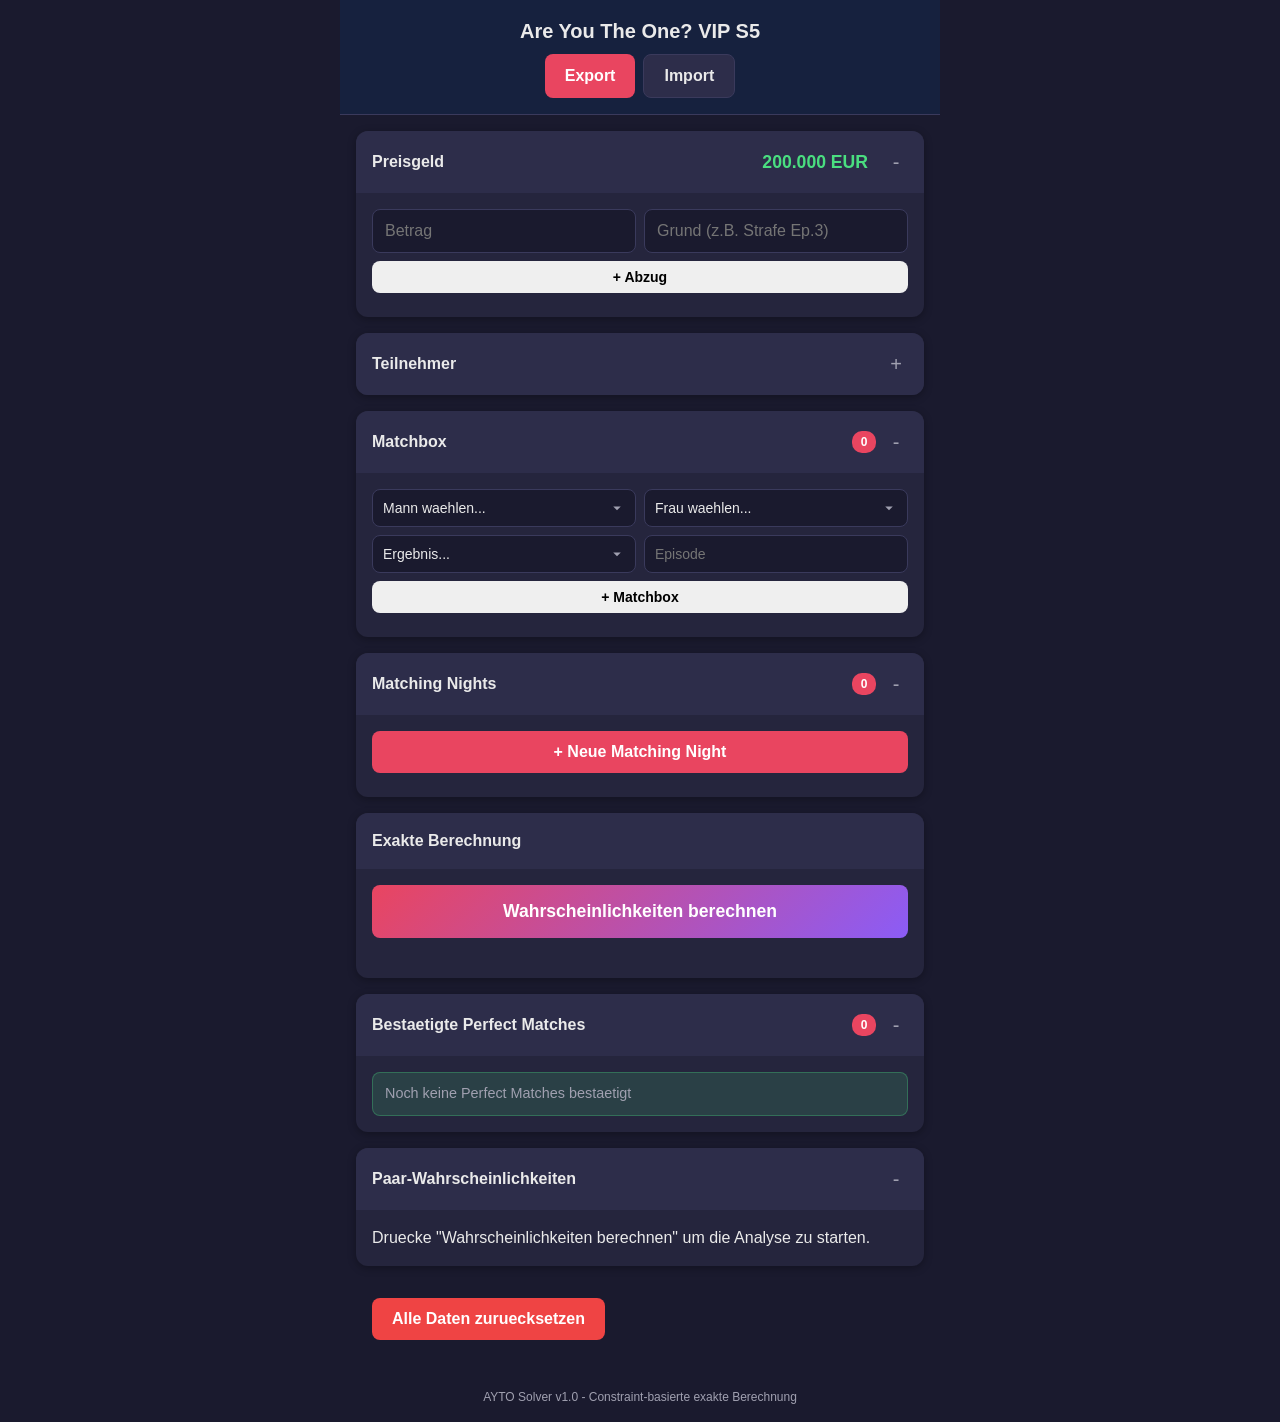
==== index.html @ dfa4b093 "Add AYTO Solver web app with exact constraint-based probability calculation Features: - Exact constr" ====
<!DOCTYPE html>
<html lang="de">
<head>
    <meta charset="UTF-8">
    <meta name="viewport" content="width=device-width, initial-scale=1.0, user-scalable=no, viewport-fit=cover">
    <meta name="apple-mobile-web-app-capable" content="yes">
    <meta name="apple-mobile-web-app-status-bar-style" content="black-translucent">
    <meta name="theme-color" content="#1a1a2e">
    <title>AYTO Solver - VIP Staffel 5</title>
    <link rel="stylesheet" href="styles.css">
    <link rel="manifest" href="manifest.json">
    <link rel="apple-touch-icon" href="data:image/svg+xml,<svg xmlns='http://www.w3.org/2000/svg' viewBox='0 0 100 100'><text y='.9em' font-size='90'>🌹</text></svg>">
</head>
<body>
    <div id="app">
        <header class="app-header">
            <h1>Are You The One? VIP S5</h1>
            <div class="header-actions">
                <button id="btn-export" class="btn btn-primary">Export</button>
                <button id="btn-import" class="btn btn-secondary">Import</button>
                <input type="file" id="import-file" accept=".json" hidden>
            </div>
        </header>

        <main class="app-main">
            <!-- Error Box -->
            <div id="error-box" class="error-box hidden"></div>

            <!-- Prize Pool Section -->
            <section class="section" id="section-prize">
                <div class="section-header" data-toggle="prize-content">
                    <h2>Preisgeld</h2>
                    <span class="prize-amount" id="prize-display">200.000 EUR</span>
                    <span class="toggle-icon">-</span>
                </div>
                <div class="section-content" id="prize-content">
                    <div class="deduction-form">
                        <input type="number" id="deduction-amount" placeholder="Betrag" min="0" step="1000">
                        <input type="text" id="deduction-reason" placeholder="Grund (z.B. Strafe Ep.3)">
                        <button id="btn-add-deduction" class="btn btn-small">+ Abzug</button>
                    </div>
                    <ul id="deductions-list" class="item-list"></ul>
                </div>
            </section>

            <!-- Candidates Section -->
            <section class="section" id="section-candidates">
                <div class="section-header" data-toggle="candidates-content">
                    <h2>Teilnehmer</h2>
                    <span class="toggle-icon">+</span>
                </div>
                <div class="section-content collapsed" id="candidates-content">
                    <div class="candidates-edit">
                        <div class="candidates-column">
                            <label>Maenner (je Zeile einer):</label>
                            <textarea id="males-textarea" rows="6"></textarea>
                        </div>
                        <div class="candidates-column">
                            <label>Frauen (je Zeile eine):</label>
                            <textarea id="females-textarea" rows="6"></textarea>
                        </div>
                    </div>
                    <div class="candidates-inactive">
                        <label>Inaktiv/Nachzuegler (Format: Name,male oder Name,female):</label>
                        <textarea id="inactive-textarea" rows="3"></textarea>
                    </div>
                    <button id="btn-save-candidates" class="btn btn-primary">Teilnehmer speichern</button>
                    <button id="btn-activate-candidate" class="btn btn-secondary">Nachzuegler aktivieren</button>
                </div>
            </section>

            <!-- Truth Booth / Matchbox Section -->
            <section class="section" id="section-matchbox">
                <div class="section-header" data-toggle="matchbox-content">
                    <h2>Matchbox</h2>
                    <span class="badge" id="matchbox-count">0</span>
                    <span class="toggle-icon">-</span>
                </div>
                <div class="section-content" id="matchbox-content">
                    <div class="matchbox-form">
                        <select id="matchbox-male"></select>
                        <select id="matchbox-female"></select>
                        <select id="matchbox-result">
                            <option value="">Ergebnis...</option>
                            <option value="perfect">Perfect Match</option>
                            <option value="no">Kein Match</option>
                            <option value="sold">Verkauft</option>
                        </select>
                        <input type="number" id="matchbox-sold-amount" placeholder="Verkaufspreis" min="0" step="1000" class="hidden">
                        <input type="number" id="matchbox-episode" placeholder="Episode" min="1" max="20">
                        <button id="btn-add-matchbox" class="btn btn-small">+ Matchbox</button>
                    </div>
                    <ul id="matchbox-list" class="item-list"></ul>
                </div>
            </section>

            <!-- Matching Nights Section -->
            <section class="section" id="section-nights">
                <div class="section-header" data-toggle="nights-content">
                    <h2>Matching Nights</h2>
                    <span class="badge" id="nights-count">0</span>
                    <span class="toggle-icon">-</span>
                </div>
                <div class="section-content" id="nights-content">
                    <button id="btn-add-night" class="btn btn-primary">+ Neue Matching Night</button>
                    <div id="nights-list" class="nights-container"></div>
                </div>
            </section>

            <!-- Solver Section -->
            <section class="section" id="section-solver">
                <div class="section-header">
                    <h2>Exakte Berechnung</h2>
                </div>
                <div class="section-content">
                    <button id="btn-solve" class="btn btn-solve">Wahrscheinlichkeiten berechnen</button>
                    <div id="solver-status" class="solver-status"></div>
                    <div id="solver-stats" class="solver-stats hidden">
                        <span id="stat-solutions">0 Loesungen</span>
                        <span id="stat-time">0ms</span>
                    </div>
                </div>
            </section>

            <!-- Perfect Matches Section -->
            <section class="section" id="section-perfect">
                <div class="section-header" data-toggle="perfect-content">
                    <h2>Bestaetigte Perfect Matches</h2>
                    <span class="badge" id="perfect-count">0</span>
                    <span class="toggle-icon">-</span>
                </div>
                <div class="section-content" id="perfect-content">
                    <ul id="perfect-list" class="item-list perfect-matches"></ul>
                </div>
            </section>

            <!-- Probabilities Section -->
            <section class="section" id="section-probabilities">
                <div class="section-header" data-toggle="probabilities-content">
                    <h2>Paar-Wahrscheinlichkeiten</h2>
                    <span class="toggle-icon">-</span>
                </div>
                <div class="section-content" id="probabilities-content">
                    <div id="probabilities-list" class="probabilities-container">
                        <p class="hint">Druecke "Wahrscheinlichkeiten berechnen" um die Analyse zu starten.</p>
                    </div>
                </div>
            </section>

            <!-- Reset Section -->
            <section class="section section-danger">
                <button id="btn-reset" class="btn btn-danger">Alle Daten zuruecksetzen</button>
            </section>
        </main>

        <footer class="app-footer">
            <p>AYTO Solver v1.0 - Constraint-basierte exakte Berechnung</p>
        </footer>
    </div>

    <!-- Modals -->
    <div id="modal-overlay" class="modal-overlay hidden">
        <div id="modal-content" class="modal-content">
            <div id="modal-body"></div>
            <div class="modal-actions">
                <button id="modal-cancel" class="btn btn-secondary">Abbrechen</button>
                <button id="modal-confirm" class="btn btn-primary">Bestaetigen</button>
            </div>
        </div>
    </div>

    <script src="app.js"></script>
    <script>
        // Register Service Worker for offline support
        if ('serviceWorker' in navigator) {
            window.addEventListener('load', function() {
                navigator.serviceWorker.register('./sw.js')
                    .then(function(reg) {
                        console.log('Service Worker registered:', reg.scope);
                    })
                    .catch(function(err) {
                        console.log('Service Worker registration failed:', err);
                    });
            });
        }
    </script>
</body>
</html>
---- styles.css ----
/* AYTO Solver - Mobile-First Styles */

* {
    box-sizing: border-box;
    margin: 0;
    padding: 0;
}

:root {
    --primary: #e94560;
    --primary-dark: #c73e54;
    --secondary: #16213e;
    --background: #1a1a2e;
    --surface: #25253d;
    --surface-light: #2d2d4a;
    --text: #eaeaea;
    --text-muted: #a0a0b0;
    --success: #4ade80;
    --warning: #fbbf24;
    --danger: #ef4444;
    --border: #3a3a5c;
    --shadow: rgba(0, 0, 0, 0.3);

    --radius: 12px;
    --radius-small: 8px;
    --spacing: 16px;
    --spacing-small: 8px;
    --spacing-large: 24px;

    --font-main: -apple-system, BlinkMacSystemFont, 'Segoe UI', Roboto, Oxygen, Ubuntu, sans-serif;
}

html {
    font-size: 16px;
    -webkit-text-size-adjust: 100%;
}

body {
    font-family: var(--font-main);
    background: var(--background);
    color: var(--text);
    min-height: 100vh;
    min-height: -webkit-fill-available;
    line-height: 1.5;
    -webkit-font-smoothing: antialiased;
}

#app {
    max-width: 600px;
    margin: 0 auto;
    padding-bottom: env(safe-area-inset-bottom, 20px);
}

/* Header */
.app-header {
    background: var(--secondary);
    padding: var(--spacing);
    padding-top: calc(var(--spacing) + env(safe-area-inset-top, 0px));
    position: sticky;
    top: 0;
    z-index: 100;
    border-bottom: 1px solid var(--border);
}

.app-header h1 {
    font-size: 1.25rem;
    font-weight: 600;
    margin-bottom: var(--spacing-small);
    text-align: center;
}

.header-actions {
    display: flex;
    gap: var(--spacing-small);
    justify-content: center;
}

/* Main Content */
.app-main {
    padding: var(--spacing);
    display: flex;
    flex-direction: column;
    gap: var(--spacing);
}

/* Sections */
.section {
    background: var(--surface);
    border-radius: var(--radius);
    overflow: hidden;
    box-shadow: 0 2px 8px var(--shadow);
}

.section-header {
    display: flex;
    align-items: center;
    gap: var(--spacing-small);
    padding: var(--spacing);
    background: var(--surface-light);
    cursor: pointer;
    user-select: none;
    -webkit-tap-highlight-color: transparent;
}

.section-header h2 {
    font-size: 1rem;
    font-weight: 600;
    flex: 1;
}

.section-header .toggle-icon {
    font-size: 1.25rem;
    color: var(--text-muted);
    width: 24px;
    text-align: center;
}

.section-content {
    padding: var(--spacing);
    display: flex;
    flex-direction: column;
    gap: var(--spacing-small);
}

.section-content.collapsed {
    display: none;
}

/* Badges */
.badge {
    background: var(--primary);
    color: white;
    font-size: 0.75rem;
    font-weight: 600;
    padding: 2px 8px;
    border-radius: 10px;
    min-width: 24px;
    text-align: center;
}

/* Prize Display */
.prize-amount {
    font-size: 1.1rem;
    font-weight: 700;
    color: var(--success);
    margin-left: auto;
    margin-right: var(--spacing-small);
}

/* Buttons */
.btn {
    display: inline-flex;
    align-items: center;
    justify-content: center;
    padding: 12px 20px;
    font-size: 1rem;
    font-weight: 600;
    border: none;
    border-radius: var(--radius-small);
    cursor: pointer;
    transition: all 0.2s ease;
    -webkit-tap-highlight-color: transparent;
    touch-action: manipulation;
}

.btn-primary {
    background: var(--primary);
    color: white;
}

.btn-primary:hover,
.btn-primary:active {
    background: var(--primary-dark);
}

.btn-secondary {
    background: var(--surface-light);
    color: var(--text);
    border: 1px solid var(--border);
}

.btn-secondary:hover,
.btn-secondary:active {
    background: var(--border);
}

.btn-small {
    padding: 8px 12px;
    font-size: 0.875rem;
}

.btn-danger {
    background: var(--danger);
    color: white;
}

.btn-danger:hover,
.btn-danger:active {
    background: #dc2626;
}

.btn-solve {
    background: linear-gradient(135deg, var(--primary) 0%, #8b5cf6 100%);
    color: white;
    padding: 16px 24px;
    font-size: 1.1rem;
    width: 100%;
}

.btn-solve:hover,
.btn-solve:active {
    transform: scale(0.98);
}

.btn:disabled {
    opacity: 0.5;
    cursor: not-allowed;
}

/* Form Elements */
input, select, textarea {
    width: 100%;
    padding: 12px;
    font-size: 1rem;
    font-family: var(--font-main);
    background: var(--background);
    color: var(--text);
    border: 1px solid var(--border);
    border-radius: var(--radius-small);
    -webkit-appearance: none;
    appearance: none;
}

input:focus, select:focus, textarea:focus {
    outline: none;
    border-color: var(--primary);
}

select {
    background-image: url("data:image/svg+xml,%3Csvg xmlns='http://www.w3.org/2000/svg' width='12' height='12' fill='%23a0a0b0' viewBox='0 0 16 16'%3E%3Cpath d='M8 11L3 6h10z'/%3E%3C/svg%3E");
    background-repeat: no-repeat;
    background-position: right 12px center;
    padding-right: 36px;
}

textarea {
    resize: vertical;
    min-height: 80px;
}

input[type="number"] {
    -moz-appearance: textfield;
}

input[type="number"]::-webkit-inner-spin-button,
input[type="number"]::-webkit-outer-spin-button {
    -webkit-appearance: none;
}

/* Form Layouts */
.deduction-form,
.matchbox-form {
    display: grid;
    grid-template-columns: 1fr 1fr;
    gap: var(--spacing-small);
}

.deduction-form .btn,
.matchbox-form .btn {
    grid-column: span 2;
}

.matchbox-form select,
.matchbox-form input {
    font-size: 0.875rem;
    padding: 10px;
}

/* Candidates Edit */
.candidates-edit {
    display: grid;
    grid-template-columns: 1fr 1fr;
    gap: var(--spacing);
}

.candidates-column label,
.candidates-inactive label {
    display: block;
    font-size: 0.875rem;
    color: var(--text-muted);
    margin-bottom: 4px;
}

.candidates-inactive {
    margin-top: var(--spacing-small);
}

/* Item Lists */
.item-list {
    list-style: none;
    display: flex;
    flex-direction: column;
    gap: 4px;
}

.item-list li {
    display: flex;
    align-items: center;
    gap: var(--spacing-small);
    padding: 10px 12px;
    background: var(--background);
    border-radius: var(--radius-small);
    font-size: 0.9rem;
}

.item-list li .item-info {
    flex: 1;
}

.item-list li .item-meta {
    font-size: 0.75rem;
    color: var(--text-muted);
}

.item-list li .btn-remove {
    background: transparent;
    color: var(--danger);
    padding: 4px 8px;
    font-size: 1.25rem;
    line-height: 1;
}

.item-list li .btn-remove:hover {
    background: rgba(239, 68, 68, 0.2);
}

/* Status Icons */
.status-icon {
    font-size: 1.25rem;
}

.status-perfect { color: var(--success); }
.status-no { color: var(--danger); }
.status-sold { color: var(--warning); }

/* Perfect Matches */
.perfect-matches li {
    background: rgba(74, 222, 128, 0.15);
    border: 1px solid rgba(74, 222, 128, 0.3);
}

/* Matching Nights */
.nights-container {
    display: flex;
    flex-direction: column;
    gap: var(--spacing);
}

.night-card {
    background: var(--background);
    border-radius: var(--radius-small);
    overflow: hidden;
}

.night-header {
    display: flex;
    align-items: center;
    gap: var(--spacing-small);
    padding: 12px;
    background: var(--surface-light);
}

.night-header h3 {
    flex: 1;
    font-size: 0.9rem;
    font-weight: 600;
}

.night-lights {
    display: flex;
    align-items: center;
    gap: 4px;
}

.night-lights input {
    width: 60px;
    text-align: center;
    padding: 6px;
    font-size: 1rem;
}

.night-lights-display {
    font-size: 1.1rem;
    min-width: 80px;
}

.night-pairs {
    padding: 12px;
    display: flex;
    flex-direction: column;
    gap: 6px;
}

.night-pair {
    display: grid;
    grid-template-columns: 1fr 1fr auto;
    gap: 6px;
    align-items: center;
}

.night-pair select {
    font-size: 0.85rem;
    padding: 8px;
}

.night-pair .btn-remove-pair {
    padding: 6px 10px;
    background: transparent;
    color: var(--text-muted);
}

.night-pair .btn-remove-pair:hover {
    color: var(--danger);
}

.night-actions {
    padding: 12px;
    padding-top: 0;
    display: flex;
    gap: var(--spacing-small);
}

.night-warning {
    padding: 8px 12px;
    background: rgba(251, 191, 36, 0.15);
    border-left: 3px solid var(--warning);
    font-size: 0.8rem;
    color: var(--warning);
}

/* Solver Status */
.solver-status {
    text-align: center;
    padding: var(--spacing-small);
    font-size: 0.9rem;
    color: var(--text-muted);
}

.solver-status.running {
    color: var(--warning);
}

.solver-status.success {
    color: var(--success);
}

.solver-status.error {
    color: var(--danger);
}

.solver-stats {
    display: flex;
    justify-content: center;
    gap: var(--spacing);
    padding: var(--spacing-small);
    font-size: 0.85rem;
    color: var(--text-muted);
}

/* Probabilities */
.probabilities-container {
    display: flex;
    flex-direction: column;
    gap: 6px;
}

.probabilities-container .hint {
    text-align: center;
    color: var(--text-muted);
    font-size: 0.9rem;
    padding: var(--spacing);
}

.probability-item {
    display: flex;
    align-items: center;
    gap: var(--spacing-small);
    padding: 10px 12px;
    background: var(--background);
    border-radius: var(--radius-small);
}

.probability-item .pair-names {
    flex: 1;
    font-size: 0.9rem;
    min-width: 0;
}

.probability-item .pair-names span {
    display: block;
    white-space: nowrap;
    overflow: hidden;
    text-overflow: ellipsis;
}

.probability-item .pair-names .female {
    font-size: 0.8rem;
    color: var(--text-muted);
}

.probability-bar-container {
    width: 100px;
    height: 24px;
    background: var(--surface-light);
    border-radius: 4px;
    overflow: hidden;
    position: relative;
}

.probability-bar {
    height: 100%;
    transition: width 0.3s ease;
}

.probability-bar.low {
    background: linear-gradient(90deg, #ef4444 0%, #f87171 100%);
}

.probability-bar.medium {
    background: linear-gradient(90deg, #fbbf24 0%, #fcd34d 100%);
}

.probability-bar.high {
    background: linear-gradient(90deg, #4ade80 0%, #86efac 100%);
}

.probability-value {
    font-size: 0.9rem;
    font-weight: 600;
    min-width: 50px;
    text-align: right;
}

/* Error Box */
.error-box {
    background: rgba(239, 68, 68, 0.15);
    border: 1px solid var(--danger);
    border-radius: var(--radius-small);
    padding: var(--spacing);
    color: var(--danger);
    font-size: 0.9rem;
}

.error-box.hidden {
    display: none;
}

/* Modal */
.modal-overlay {
    position: fixed;
    inset: 0;
    background: rgba(0, 0, 0, 0.7);
    display: flex;
    align-items: center;
    justify-content: center;
    padding: var(--spacing);
    z-index: 1000;
}

.modal-overlay.hidden {
    display: none;
}

.modal-content {
    background: var(--surface);
    border-radius: var(--radius);
    width: 100%;
    max-width: 400px;
    max-height: 80vh;
    overflow-y: auto;
}

#modal-body {
    padding: var(--spacing);
}

#modal-body h3 {
    margin-bottom: var(--spacing);
}

#modal-body select {
    margin-bottom: var(--spacing-small);
}

.modal-actions {
    display: flex;
    gap: var(--spacing-small);
    padding: var(--spacing);
    border-top: 1px solid var(--border);
}

.modal-actions .btn {
    flex: 1;
}

/* Footer */
.app-footer {
    text-align: center;
    padding: var(--spacing);
    color: var(--text-muted);
    font-size: 0.75rem;
}

/* Section Danger */
.section-danger {
    background: transparent;
    box-shadow: none;
    padding: var(--spacing);
}

/* Hidden utility */
.hidden {
    display: none !important;
}

/* Responsive tweaks */
@media (max-width: 400px) {
    .candidates-edit {
        grid-template-columns: 1fr;
    }

    .deduction-form,
    .matchbox-form {
        grid-template-columns: 1fr;
    }

    .deduction-form .btn,
    .matchbox-form .btn {
        grid-column: span 1;
    }

    .probability-bar-container {
        width: 70px;
    }
}

/* Dark mode is default, but add light mode option */
@media (prefers-color-scheme: light) {
    :root {
        /* Keep dark mode as default for this app */
    }
}

/* Animations */
@keyframes pulse {
    0%, 100% { opacity: 1; }
    50% { opacity: 0.5; }
}

.solver-status.running {
    animation: pulse 1.5s ease-in-out infinite;
}

/* Touch improvements */
@media (hover: none) {
    .btn:active {
        transform: scale(0.97);
    }
}

/* Safe area padding for notched devices */
@supports (padding: max(0px)) {
    .app-header {
        padding-left: max(var(--spacing), env(safe-area-inset-left));
        padding-right: max(var(--spacing), env(safe-area-inset-right));
    }

    .app-main {
        padding-left: max(var(--spacing), env(safe-area-inset-left));
        padding-right: max(var(--spacing), env(safe-area-inset-right));
    }
}
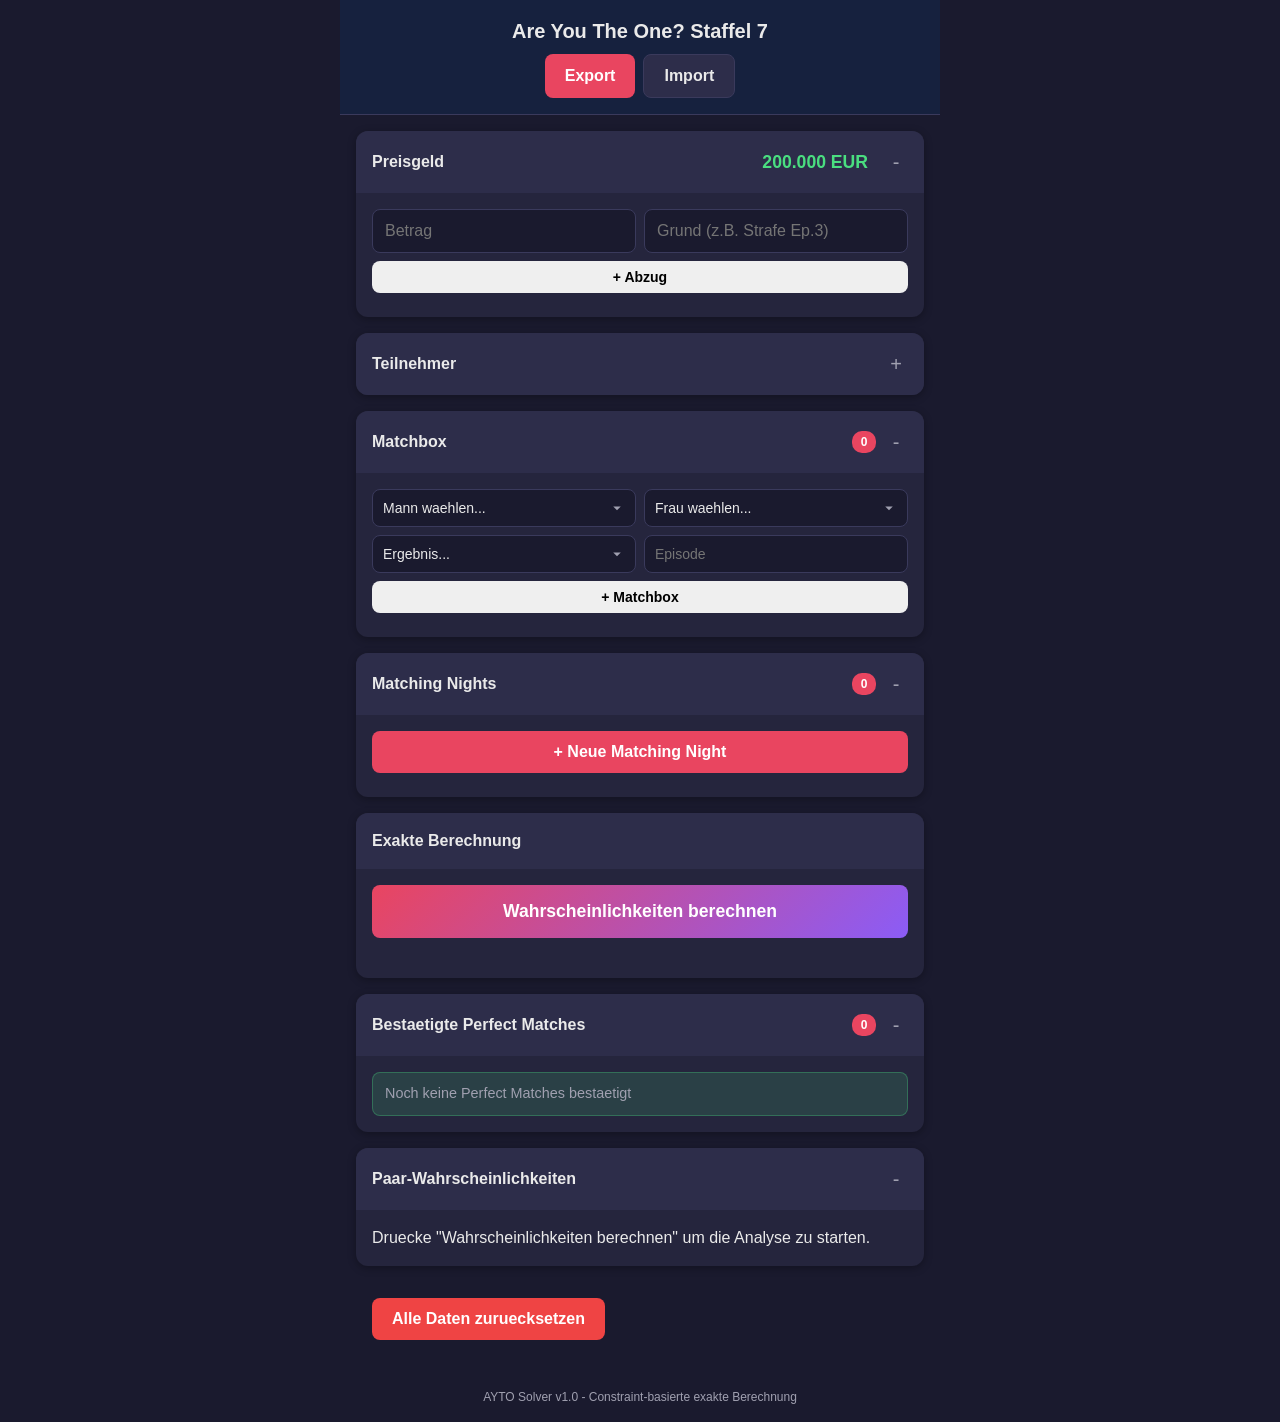
==== commit d1745232: "Update to Staffel 7 (2026) participants Maenner (10): Chris, Ema, Evi, Jeronymo, Jerry, Julian M., J" ====
--- a/index.html
+++ b/index.html
@@ -6,7 +6,7 @@
     <meta name="apple-mobile-web-app-capable" content="yes">
     <meta name="apple-mobile-web-app-status-bar-style" content="black-translucent">
     <meta name="theme-color" content="#1a1a2e">
-    <title>AYTO Solver - VIP Staffel 5</title>
+    <title>AYTO Solver - Staffel 7 (2026)</title>
     <link rel="stylesheet" href="styles.css">
     <link rel="manifest" href="manifest.json">
     <link rel="apple-touch-icon" href="data:image/svg+xml,<svg xmlns='http://www.w3.org/2000/svg' viewBox='0 0 100 100'><text y='.9em' font-size='90'>🌹</text></svg>">
@@ -14,7 +14,7 @@
 <body>
     <div id="app">
         <header class="app-header">
-            <h1>Are You The One? VIP S5</h1>
+            <h1>Are You The One? Staffel 7</h1>
             <div class="header-actions">
                 <button id="btn-export" class="btn btn-primary">Export</button>
                 <button id="btn-import" class="btn btn-secondary">Import</button>
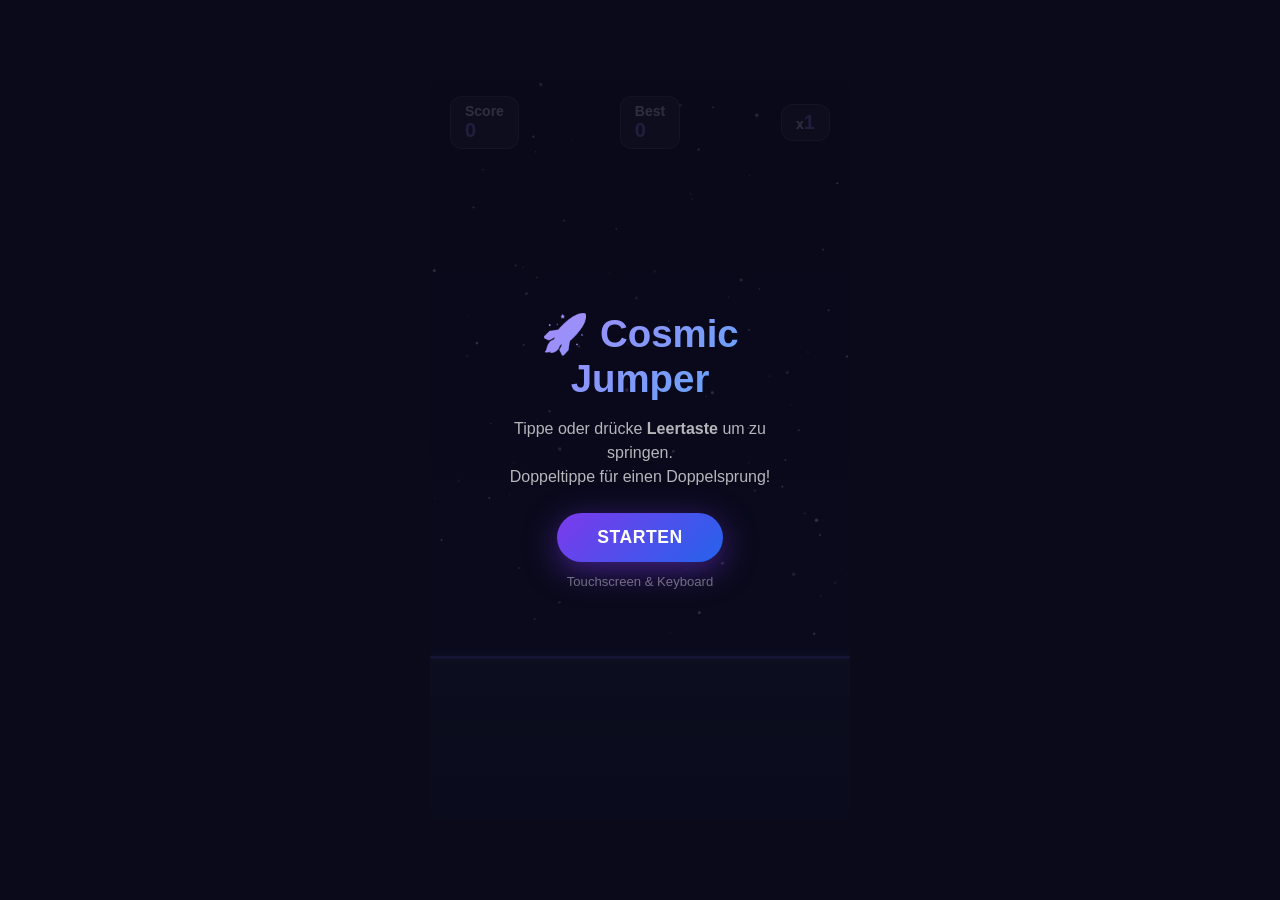
==== commit d37a06a7: "Add Cosmic Jumper - a fun mobile HTML5 endless runner game Features: - Touch + keyboard controls (ta" ====
--- a/index.html
+++ b/index.html
@@ -1,188 +1,760 @@
 <!DOCTYPE html>
 <html lang="de">
 <head>
-    <meta charset="UTF-8">
-    <meta name="viewport" content="width=device-width, initial-scale=1.0, user-scalable=no, viewport-fit=cover">
-    <meta name="apple-mobile-web-app-capable" content="yes">
-    <meta name="apple-mobile-web-app-status-bar-style" content="black-translucent">
-    <meta name="theme-color" content="#1a1a2e">
-    <title>AYTO Solver - Staffel 7 (2026)</title>
-    <link rel="stylesheet" href="styles.css">
-    <link rel="manifest" href="manifest.json">
-    <link rel="apple-touch-icon" href="data:image/svg+xml,<svg xmlns='http://www.w3.org/2000/svg' viewBox='0 0 100 100'><text y='.9em' font-size='90'>🌹</text></svg>">
+  <meta charset="UTF-8" />
+  <meta name="viewport" content="width=device-width, initial-scale=1.0, user-scalable=no" />
+  <title>Cosmic Jumper 🚀</title>
+  <style>
+    * { margin: 0; padding: 0; box-sizing: border-box; }
+
+    body {
+      background: #0a0a1a;
+      display: flex;
+      flex-direction: column;
+      align-items: center;
+      justify-content: center;
+      height: 100dvh;
+      font-family: 'Segoe UI', sans-serif;
+      overflow: hidden;
+      touch-action: none;
+    }
+
+    #gameWrapper {
+      position: relative;
+      width: min(100vw, 420px);
+      height: min(100dvh, 740px);
+    }
+
+    canvas {
+      width: 100%;
+      height: 100%;
+      display: block;
+      border-radius: 12px;
+    }
+
+    #ui {
+      position: absolute;
+      top: 0; left: 0; right: 0;
+      padding: 16px 20px;
+      display: flex;
+      justify-content: space-between;
+      align-items: center;
+      pointer-events: none;
+    }
+
+    .score-box {
+      background: rgba(255,255,255,0.1);
+      border: 1px solid rgba(255,255,255,0.2);
+      border-radius: 12px;
+      padding: 6px 14px;
+      color: #fff;
+      font-size: 14px;
+      font-weight: 600;
+      backdrop-filter: blur(4px);
+    }
+
+    .score-box span {
+      font-size: 20px;
+      color: #a78bfa;
+    }
+
+    #overlay {
+      position: absolute;
+      inset: 0;
+      display: flex;
+      flex-direction: column;
+      align-items: center;
+      justify-content: center;
+      background: rgba(10,10,26,0.85);
+      border-radius: 12px;
+      color: #fff;
+      text-align: center;
+      padding: 24px;
+      gap: 16px;
+    }
+
+    #overlay h1 {
+      font-size: 2.4rem;
+      background: linear-gradient(135deg, #a78bfa, #60a5fa);
+      -webkit-background-clip: text;
+      -webkit-text-fill-color: transparent;
+      background-clip: text;
+    }
+
+    #overlay p {
+      color: rgba(255,255,255,0.7);
+      font-size: 1rem;
+      line-height: 1.5;
+      max-width: 280px;
+    }
+
+    #overlay .final-score {
+      font-size: 1.2rem;
+      color: #a78bfa;
+      font-weight: 700;
+    }
+
+    #startBtn {
+      margin-top: 8px;
+      background: linear-gradient(135deg, #7c3aed, #2563eb);
+      border: none;
+      border-radius: 50px;
+      color: #fff;
+      font-size: 1.1rem;
+      font-weight: 700;
+      padding: 14px 40px;
+      cursor: pointer;
+      box-shadow: 0 8px 32px rgba(124,58,237,0.5);
+      transition: transform 0.1s, box-shadow 0.1s;
+      letter-spacing: 0.5px;
+    }
+
+    #startBtn:active { transform: scale(0.96); }
+
+    .hint {
+      font-size: 0.82rem;
+      color: rgba(255,255,255,0.4);
+      margin-top: -4px;
+    }
+
+    #comboFlash {
+      position: absolute;
+      top: 50%;
+      left: 50%;
+      transform: translate(-50%, -50%);
+      color: #facc15;
+      font-size: 1.5rem;
+      font-weight: 900;
+      pointer-events: none;
+      opacity: 0;
+      transition: opacity 0.1s;
+      text-shadow: 0 0 20px #facc15;
+    }
+  </style>
 </head>
 <body>
-    <div id="app">
-        <header class="app-header">
-            <h1>Are You The One? Staffel 7</h1>
-            <div class="header-actions">
-                <button id="btn-export" class="btn btn-primary">Export</button>
-                <button id="btn-import" class="btn btn-secondary">Import</button>
-                <input type="file" id="import-file" accept=".json" hidden>
-            </div>
-        </header>
-
-        <main class="app-main">
-            <!-- Error Box -->
-            <div id="error-box" class="error-box hidden"></div>
-
-            <!-- Prize Pool Section -->
-            <section class="section" id="section-prize">
-                <div class="section-header" data-toggle="prize-content">
-                    <h2>Preisgeld</h2>
-                    <span class="prize-amount" id="prize-display">200.000 EUR</span>
-                    <span class="toggle-icon">-</span>
-                </div>
-                <div class="section-content" id="prize-content">
-                    <div class="deduction-form">
-                        <input type="number" id="deduction-amount" placeholder="Betrag" min="0" step="1000">
-                        <input type="text" id="deduction-reason" placeholder="Grund (z.B. Strafe Ep.3)">
-                        <button id="btn-add-deduction" class="btn btn-small">+ Abzug</button>
-                    </div>
-                    <ul id="deductions-list" class="item-list"></ul>
-                </div>
-            </section>
-
-            <!-- Candidates Section -->
-            <section class="section" id="section-candidates">
-                <div class="section-header" data-toggle="candidates-content">
-                    <h2>Teilnehmer</h2>
-                    <span class="toggle-icon">+</span>
-                </div>
-                <div class="section-content collapsed" id="candidates-content">
-                    <div class="candidates-edit">
-                        <div class="candidates-column">
-                            <label>Maenner (je Zeile einer):</label>
-                            <textarea id="males-textarea" rows="6"></textarea>
-                        </div>
-                        <div class="candidates-column">
-                            <label>Frauen (je Zeile eine):</label>
-                            <textarea id="females-textarea" rows="6"></textarea>
-                        </div>
-                    </div>
-                    <div class="candidates-inactive">
-                        <label>Inaktiv/Nachzuegler (Format: Name,male oder Name,female):</label>
-                        <textarea id="inactive-textarea" rows="3"></textarea>
-                    </div>
-                    <button id="btn-save-candidates" class="btn btn-primary">Teilnehmer speichern</button>
-                    <button id="btn-activate-candidate" class="btn btn-secondary">Nachzuegler aktivieren</button>
-                </div>
-            </section>
-
-            <!-- Truth Booth / Matchbox Section -->
-            <section class="section" id="section-matchbox">
-                <div class="section-header" data-toggle="matchbox-content">
-                    <h2>Matchbox</h2>
-                    <span class="badge" id="matchbox-count">0</span>
-                    <span class="toggle-icon">-</span>
-                </div>
-                <div class="section-content" id="matchbox-content">
-                    <div class="matchbox-form">
-                        <select id="matchbox-male"></select>
-                        <select id="matchbox-female"></select>
-                        <select id="matchbox-result">
-                            <option value="">Ergebnis...</option>
-                            <option value="perfect">Perfect Match</option>
-                            <option value="no">Kein Match</option>
-                            <option value="sold">Verkauft</option>
-                        </select>
-                        <input type="number" id="matchbox-sold-amount" placeholder="Verkaufspreis" min="0" step="1000" class="hidden">
-                        <input type="number" id="matchbox-episode" placeholder="Episode" min="1" max="20">
-                        <button id="btn-add-matchbox" class="btn btn-small">+ Matchbox</button>
-                    </div>
-                    <ul id="matchbox-list" class="item-list"></ul>
-                </div>
-            </section>
-
-            <!-- Matching Nights Section -->
-            <section class="section" id="section-nights">
-                <div class="section-header" data-toggle="nights-content">
-                    <h2>Matching Nights</h2>
-                    <span class="badge" id="nights-count">0</span>
-                    <span class="toggle-icon">-</span>
-                </div>
-                <div class="section-content" id="nights-content">
-                    <button id="btn-add-night" class="btn btn-primary">+ Neue Matching Night</button>
-                    <div id="nights-list" class="nights-container"></div>
-                </div>
-            </section>
-
-            <!-- Solver Section -->
-            <section class="section" id="section-solver">
-                <div class="section-header">
-                    <h2>Exakte Berechnung</h2>
-                </div>
-                <div class="section-content">
-                    <button id="btn-solve" class="btn btn-solve">Wahrscheinlichkeiten berechnen</button>
-                    <div id="solver-status" class="solver-status"></div>
-                    <div id="solver-stats" class="solver-stats hidden">
-                        <span id="stat-solutions">0 Loesungen</span>
-                        <span id="stat-time">0ms</span>
-                    </div>
-                </div>
-            </section>
-
-            <!-- Perfect Matches Section -->
-            <section class="section" id="section-perfect">
-                <div class="section-header" data-toggle="perfect-content">
-                    <h2>Bestaetigte Perfect Matches</h2>
-                    <span class="badge" id="perfect-count">0</span>
-                    <span class="toggle-icon">-</span>
-                </div>
-                <div class="section-content" id="perfect-content">
-                    <ul id="perfect-list" class="item-list perfect-matches"></ul>
-                </div>
-            </section>
-
-            <!-- Probabilities Section -->
-            <section class="section" id="section-probabilities">
-                <div class="section-header" data-toggle="probabilities-content">
-                    <h2>Paar-Wahrscheinlichkeiten</h2>
-                    <span class="toggle-icon">-</span>
-                </div>
-                <div class="section-content" id="probabilities-content">
-                    <div id="probabilities-list" class="probabilities-container">
-                        <p class="hint">Druecke "Wahrscheinlichkeiten berechnen" um die Analyse zu starten.</p>
-                    </div>
-                </div>
-            </section>
-
-            <!-- Reset Section -->
-            <section class="section section-danger">
-                <button id="btn-reset" class="btn btn-danger">Alle Daten zuruecksetzen</button>
-            </section>
-        </main>
-
-        <footer class="app-footer">
-            <p>AYTO Solver v1.0 - Constraint-basierte exakte Berechnung</p>
-        </footer>
-    </div>
-
-    <!-- Modals -->
-    <div id="modal-overlay" class="modal-overlay hidden">
-        <div id="modal-content" class="modal-content">
-            <div id="modal-body"></div>
-            <div class="modal-actions">
-                <button id="modal-cancel" class="btn btn-secondary">Abbrechen</button>
-                <button id="modal-confirm" class="btn btn-primary">Bestaetigen</button>
-            </div>
-        </div>
-    </div>
-
-    <script src="app.js"></script>
-    <script>
-        // Register Service Worker for offline support
-        if ('serviceWorker' in navigator) {
-            window.addEventListener('load', function() {
-                navigator.serviceWorker.register('./sw.js')
-                    .then(function(reg) {
-                        console.log('Service Worker registered:', reg.scope);
-                    })
-                    .catch(function(err) {
-                        console.log('Service Worker registration failed:', err);
-                    });
-            });
-        }
-    </script>
+
+<div id="gameWrapper">
+  <canvas id="canvas"></canvas>
+
+  <div id="ui">
+    <div class="score-box">Score<br><span id="scoreDisplay">0</span></div>
+    <div class="score-box">Best<br><span id="bestDisplay">0</span></div>
+    <div class="score-box">x<span id="speedDisplay">1</span></div>
+  </div>
+
+  <div id="comboFlash"></div>
+
+  <div id="overlay">
+    <h1>🚀 Cosmic<br>Jumper</h1>
+    <p>Tippe oder drücke <strong>Leertaste</strong> um zu springen.<br>Doppeltippe für einen Doppelsprung!</p>
+    <button id="startBtn">STARTEN</button>
+    <span class="hint">Touchscreen & Keyboard</span>
+  </div>
+</div>
+
+<script>
+const canvas = document.getElementById('canvas');
+const ctx    = canvas.getContext('2d');
+const overlay        = document.getElementById('overlay');
+const scoreDisplay   = document.getElementById('scoreDisplay');
+const bestDisplay    = document.getElementById('bestDisplay');
+const speedDisplay   = document.getElementById('speedDisplay');
+const startBtn       = document.getElementById('startBtn');
+const comboFlash     = document.getElementById('comboFlash');
+
+// ── Canvas size ──────────────────────────────────────────────────────────────
+function resize() {
+  const wrap = canvas.parentElement;
+  canvas.width  = wrap.clientWidth;
+  canvas.height = wrap.clientHeight;
+}
+resize();
+window.addEventListener('resize', resize);
+
+// ── Stars background ─────────────────────────────────────────────────────────
+const STAR_COUNT = 120;
+const stars = Array.from({length: STAR_COUNT}, () => ({
+  x: Math.random(), y: Math.random(),
+  r: Math.random() * 1.5 + 0.3,
+  speed: Math.random() * 0.3 + 0.05,
+  alpha: Math.random() * 0.8 + 0.2,
+}));
+
+function drawStars(speed) {
+  stars.forEach(s => {
+    s.x -= s.speed * speed * 0.0005;
+    if (s.x < 0) { s.x = 1; s.y = Math.random(); }
+    ctx.save();
+    ctx.globalAlpha = s.alpha;
+    ctx.fillStyle = '#fff';
+    ctx.beginPath();
+    ctx.arc(s.x * canvas.width, s.y * canvas.height, s.r, 0, Math.PI*2);
+    ctx.fill();
+    ctx.restore();
+  });
+}
+
+// ── Particles ────────────────────────────────────────────────────────────────
+const particles = [];
+
+function spawnParticles(x, y, color, count=8) {
+  for (let i = 0; i < count; i++) {
+    const angle = (Math.PI * 2 * i) / count + Math.random() * 0.5;
+    const speed = Math.random() * 4 + 1;
+    particles.push({
+      x, y,
+      vx: Math.cos(angle) * speed,
+      vy: Math.sin(angle) * speed,
+      r: Math.random() * 5 + 2,
+      alpha: 1,
+      color,
+    });
+  }
+}
+
+function updateParticles() {
+  for (let i = particles.length - 1; i >= 0; i--) {
+    const p = particles[i];
+    p.x += p.vx; p.y += p.vy;
+    p.vy += 0.15;
+    p.alpha -= 0.035;
+    p.r *= 0.97;
+    if (p.alpha <= 0) particles.splice(i, 1);
+  }
+}
+
+function drawParticles() {
+  particles.forEach(p => {
+    ctx.save();
+    ctx.globalAlpha = p.alpha;
+    ctx.fillStyle = p.color;
+    ctx.beginPath();
+    ctx.arc(p.x, p.y, p.r, 0, Math.PI*2);
+    ctx.fill();
+    ctx.restore();
+  });
+}
+
+// ── Game state ───────────────────────────────────────────────────────────────
+let state = 'idle'; // idle | running | dead
+let score, best, gameSpeed, groundY, jumpCount, jumpsAllowed;
+let obstacles, coins, powerups;
+let frameCount, comboTimeout;
+let playerY, playerVY, playerOnGround;
+let shieldActive, shieldTimer;
+let flashAlpha = 0;
+
+const GRAVITY      = 0.55;
+const JUMP_FORCE   = -13;
+const PLAYER_X     = 80;
+const PLAYER_W     = 36;
+const PLAYER_H     = 44;
+const GROUND_FRAC  = 0.78;
+
+function initGame() {
+  score        = 0;
+  gameSpeed    = 5;
+  frameCount   = 0;
+  obstacles    = [];
+  coins        = [];
+  powerups     = [];
+  particles.length = 0;
+  jumpCount    = 0;
+  jumpsAllowed = 2;
+  shieldActive = false;
+  shieldTimer  = 0;
+  flashAlpha   = 0;
+  groundY      = canvas.height * GROUND_FRAC;
+  playerY      = groundY - PLAYER_H;
+  playerVY     = 0;
+  playerOnGround = true;
+}
+
+// ── Player ───────────────────────────────────────────────────────────────────
+function drawPlayer() {
+  const x = PLAYER_X, y = playerY, w = PLAYER_W, h = PLAYER_H;
+
+  // Shield glow
+  if (shieldActive) {
+    ctx.save();
+    ctx.shadowColor = '#60a5fa';
+    ctx.shadowBlur = 20;
+    ctx.strokeStyle = 'rgba(96,165,250,0.6)';
+    ctx.lineWidth = 3;
+    ctx.beginPath();
+    ctx.ellipse(x + w/2, y + h/2, w * 0.9, h * 0.8, 0, 0, Math.PI*2);
+    ctx.stroke();
+    ctx.restore();
+  }
+
+  // Body gradient
+  const grad = ctx.createLinearGradient(x, y, x + w, y + h);
+  grad.addColorStop(0, '#a78bfa');
+  grad.addColorStop(1, '#7c3aed');
+  ctx.fillStyle = grad;
+  ctx.beginPath();
+  ctx.roundRect(x, y, w, h, 8);
+  ctx.fill();
+
+  // Visor
+  ctx.fillStyle = 'rgba(96,165,250,0.8)';
+  ctx.beginPath();
+  ctx.roundRect(x + 6, y + 8, w - 12, 14, 5);
+  ctx.fill();
+
+  // Legs animation
+  const legOff = playerOnGround ? Math.sin(frameCount * 0.3) * 4 : 0;
+  ctx.fillStyle = '#6d28d9';
+  ctx.fillRect(x + 5, y + h - 10, 10, 10 + legOff);
+  ctx.fillRect(x + w - 15, y + h - 10, 10, 10 - legOff);
+
+  // Thruster fire when jumping
+  if (!playerOnGround) {
+    const fireGrad = ctx.createLinearGradient(x + w/2, y + h, x + w/2, y + h + 20);
+    fireGrad.addColorStop(0, '#f97316');
+    fireGrad.addColorStop(1, 'transparent');
+    ctx.fillStyle = fireGrad;
+    ctx.beginPath();
+    ctx.moveTo(x + 10, y + h);
+    ctx.lineTo(x + w - 10, y + h);
+    ctx.lineTo(x + w/2, y + h + 18 + Math.random()*6);
+    ctx.fill();
+  }
+}
+
+function updatePlayer() {
+  playerVY += GRAVITY;
+  playerY  += playerVY;
+  groundY   = canvas.height * GROUND_FRAC;
+
+  if (playerY + PLAYER_H >= groundY) {
+    playerY = groundY - PLAYER_H;
+    playerVY = 0;
+    playerOnGround = true;
+    jumpCount = 0;
+  } else {
+    playerOnGround = false;
+  }
+}
+
+function jump() {
+  if (state !== 'running') return;
+  if (jumpCount < jumpsAllowed) {
+    playerVY = JUMP_FORCE * (jumpCount === 1 ? 0.85 : 1);
+    jumpCount++;
+    playerOnGround = false;
+    spawnParticles(PLAYER_X + PLAYER_W/2, playerY + PLAYER_H, '#a78bfa', 6);
+  }
+}
+
+// ── Obstacles ────────────────────────────────────────────────────────────────
+const OBS_SHAPES = ['rock', 'spike', 'laser'];
+
+function spawnObstacle() {
+  const groundY = canvas.height * GROUND_FRAC;
+  const type  = OBS_SHAPES[Math.floor(Math.random() * OBS_SHAPES.length)];
+  const tall  = Math.random() < 0.3 && score > 20;
+  const h     = tall ? 70 + Math.random() * 30 : 35 + Math.random() * 25;
+  const w     = type === 'laser' ? 18 : 30 + Math.random() * 20;
+  obstacles.push({
+    x: canvas.width + 40,
+    y: groundY - h,
+    w, h, type,
+    color: type === 'laser' ? '#f43f5e' : type === 'spike' ? '#94a3b8' : '#475569',
+    passed: false,
+  });
+}
+
+function drawObstacle(o) {
+  ctx.save();
+  if (o.type === 'laser') {
+    // Laser pillar with glow
+    ctx.shadowColor = '#f43f5e';
+    ctx.shadowBlur = 12;
+    const g = ctx.createLinearGradient(o.x, o.y, o.x + o.w, o.y + o.h);
+    g.addColorStop(0, '#fda4af');
+    g.addColorStop(1, '#be123c');
+    ctx.fillStyle = g;
+    ctx.beginPath();
+    ctx.roundRect(o.x, o.y, o.w, o.h, 4);
+    ctx.fill();
+    // Pulse ring
+    ctx.globalAlpha = 0.3 + 0.3 * Math.sin(frameCount * 0.2);
+    ctx.strokeStyle = '#f43f5e';
+    ctx.lineWidth = 3;
+    ctx.beginPath();
+    ctx.roundRect(o.x - 4, o.y - 4, o.w + 8, o.h + 8, 6);
+    ctx.stroke();
+
+  } else if (o.type === 'spike') {
+    const g = ctx.createLinearGradient(o.x, o.y, o.x + o.w, o.y + o.h);
+    g.addColorStop(0, '#cbd5e1');
+    g.addColorStop(1, '#334155');
+    ctx.fillStyle = g;
+    // Body
+    ctx.fillRect(o.x, o.y + o.h * 0.3, o.w, o.h * 0.7);
+    // Spikes
+    const spikes = 3;
+    const sw = o.w / spikes;
+    for (let i = 0; i < spikes; i++) {
+      ctx.beginPath();
+      ctx.moveTo(o.x + i * sw, o.y + o.h * 0.3);
+      ctx.lineTo(o.x + i * sw + sw / 2, o.y);
+      ctx.lineTo(o.x + i * sw + sw, o.y + o.h * 0.3);
+      ctx.fill();
+    }
+
+  } else {
+    // Rock
+    ctx.shadowColor = 'rgba(0,0,0,0.4)';
+    ctx.shadowBlur = 8;
+    const g = ctx.createLinearGradient(o.x, o.y, o.x + o.w, o.y + o.h);
+    g.addColorStop(0, '#64748b');
+    g.addColorStop(1, '#1e293b');
+    ctx.fillStyle = g;
+    ctx.beginPath();
+    ctx.roundRect(o.x, o.y + 8, o.w, o.h - 8, [6, 6, 0, 0]);
+    ctx.fill();
+    // Shine
+    ctx.fillStyle = 'rgba(255,255,255,0.1)';
+    ctx.beginPath();
+    ctx.ellipse(o.x + o.w * 0.3, o.y + 14, o.w * 0.2, 6, -0.3, 0, Math.PI * 2);
+    ctx.fill();
+  }
+  ctx.restore();
+}
+
+// ── Coins ────────────────────────────────────────────────────────────────────
+function spawnCoin() {
+  const groundY = canvas.height * GROUND_FRAC;
+  const high = Math.random() < 0.4;
+  coins.push({
+    x: canvas.width + 20,
+    y: high ? groundY - PLAYER_H - 60 - Math.random() * 40 : groundY - PLAYER_H - Math.random() * 20,
+    r: 10,
+    collected: false,
+    spin: 0,
+  });
+}
+
+function drawCoin(c) {
+  c.spin += 0.07;
+  ctx.save();
+  ctx.shadowColor = '#facc15';
+  ctx.shadowBlur = 10;
+  const scaleX = Math.abs(Math.cos(c.spin));
+  ctx.translate(c.x, c.y);
+  ctx.scale(scaleX, 1);
+  const g = ctx.createRadialGradient(0, -2, 1, 0, 0, c.r);
+  g.addColorStop(0, '#fef08a');
+  g.addColorStop(1, '#ca8a04');
+  ctx.fillStyle = g;
+  ctx.beginPath();
+  ctx.arc(0, 0, c.r, 0, Math.PI * 2);
+  ctx.fill();
+  ctx.fillStyle = '#fef9c3';
+  ctx.font = `bold ${c.r}px sans-serif`;
+  ctx.textAlign = 'center';
+  ctx.textBaseline = 'middle';
+  ctx.fillText('★', 0, 1);
+  ctx.restore();
+}
+
+// ── Power-ups ────────────────────────────────────────────────────────────────
+function spawnPowerup() {
+  const groundY = canvas.height * GROUND_FRAC;
+  powerups.push({
+    x: canvas.width + 20,
+    y: groundY - PLAYER_H - 30,
+    r: 14,
+    type: 'shield',
+    collected: false,
+    pulse: 0,
+  });
+}
+
+function drawPowerup(p) {
+  p.pulse += 0.08;
+  ctx.save();
+  ctx.shadowColor = '#60a5fa';
+  ctx.shadowBlur = 15 + 5 * Math.sin(p.pulse);
+  const g = ctx.createRadialGradient(p.x, p.y, 1, p.x, p.y, p.r);
+  g.addColorStop(0, '#bfdbfe');
+  g.addColorStop(1, '#1d4ed8');
+  ctx.fillStyle = g;
+  ctx.beginPath();
+  ctx.arc(p.x, p.y, p.r + 2 * Math.sin(p.pulse), 0, Math.PI*2);
+  ctx.fill();
+  ctx.fillStyle = '#fff';
+  ctx.font = `${p.r}px sans-serif`;
+  ctx.textAlign = 'center';
+  ctx.textBaseline = 'middle';
+  ctx.fillText('🛡️', p.x, p.y + 1);
+  ctx.restore();
+}
+
+// ── Ground ───────────────────────────────────────────────────────────────────
+let groundOffset = 0;
+
+function drawGround() {
+  const gY = canvas.height * GROUND_FRAC;
+  groundOffset = (groundOffset + gameSpeed) % 40;
+
+  const grad = ctx.createLinearGradient(0, gY, 0, canvas.height);
+  grad.addColorStop(0, '#1e293b');
+  grad.addColorStop(1, '#0f172a');
+  ctx.fillStyle = grad;
+  ctx.fillRect(0, gY, canvas.width, canvas.height - gY);
+
+  // Grid lines
+  ctx.strokeStyle = 'rgba(99,102,241,0.25)';
+  ctx.lineWidth = 1;
+  for (let x = -groundOffset; x < canvas.width; x += 40) {
+    ctx.beginPath();
+    ctx.moveTo(x, gY);
+    ctx.lineTo(x, canvas.height);
+    ctx.stroke();
+  }
+  // Top border glow
+  ctx.shadowColor = '#818cf8';
+  ctx.shadowBlur = 8;
+  ctx.strokeStyle = '#6366f1';
+  ctx.lineWidth = 2;
+  ctx.beginPath();
+  ctx.moveTo(0, gY);
+  ctx.lineTo(canvas.width, gY);
+  ctx.stroke();
+  ctx.shadowBlur = 0;
+}
+
+// ── Background ───────────────────────────────────────────────────────────────
+function drawBackground() {
+  const grad = ctx.createLinearGradient(0, 0, 0, canvas.height * GROUND_FRAC);
+  grad.addColorStop(0, '#0a0a1a');
+  grad.addColorStop(1, '#0f0f2e');
+  ctx.fillStyle = grad;
+  ctx.fillRect(0, 0, canvas.width, canvas.height * GROUND_FRAC);
+}
+
+// ── Collision ────────────────────────────────────────────────────────────────
+function rectsOverlap(ax, ay, aw, ah, bx, by, bw, bh) {
+  const pad = 6;
+  return ax + pad < bx + bw &&
+         ax + aw - pad > bx &&
+         ay + pad < by + bh &&
+         ay + ah - pad > by;
+}
+
+function circleRect(cx, cy, cr, rx, ry, rw, rh) {
+  const nearX = Math.max(rx, Math.min(cx, rx + rw));
+  const nearY = Math.max(ry, Math.min(cy, ry + rh));
+  const dx = cx - nearX, dy = cy - nearY;
+  return dx*dx + dy*dy < cr*cr;
+}
+
+// ── Flash ────────────────────────────────────────────────────────────────────
+function triggerFlash(color) {
+  flashAlpha = 0.45;
+  flashColor = color;
+}
+let flashColor = '#f43f5e';
+
+function drawFlash() {
+  if (flashAlpha <= 0) return;
+  ctx.save();
+  ctx.globalAlpha = flashAlpha;
+  ctx.fillStyle = flashColor;
+  ctx.fillRect(0, 0, canvas.width, canvas.height);
+  ctx.restore();
+  flashAlpha = Math.max(0, flashAlpha - 0.04);
+}
+
+// ── Combo flash ──────────────────────────────────────────────────────────────
+let comboVisible = false;
+function showCombo(text) {
+  comboFlash.textContent = text;
+  comboFlash.style.opacity = '1';
+  clearTimeout(comboTimeout);
+  comboTimeout = setTimeout(() => { comboFlash.style.opacity = '0'; }, 600);
+}
+
+// ── HUD ──────────────────────────────────────────────────────────────────────
+function updateHUD() {
+  scoreDisplay.textContent = score;
+  bestDisplay.textContent  = best || 0;
+  speedDisplay.textContent = (gameSpeed / 5).toFixed(1);
+}
+
+// ── Main loop ────────────────────────────────────────────────────────────────
+let lastObs = 0, lastCoin = 0, lastPowerup = 0;
+let animId;
+
+function loop() {
+  animId = requestAnimationFrame(loop);
+  frameCount++;
+
+  // Speed ramp
+  gameSpeed = 5 + score * 0.04;
+
+  // Spawning
+  const obsGap = Math.max(60, 100 - score * 0.3);
+  if (frameCount - lastObs > obsGap) {
+    spawnObstacle();
+    lastObs = frameCount;
+  }
+  if (frameCount - lastCoin > 40) {
+    if (Math.random() < 0.6) spawnCoin();
+    lastCoin = frameCount;
+  }
+  if (frameCount - lastPowerup > 300 && Math.random() < 0.008) {
+    spawnPowerup();
+    lastPowerup = frameCount;
+  }
+
+  updatePlayer();
+  updateParticles();
+
+  // Move obstacles & check collision
+  for (let i = obstacles.length - 1; i >= 0; i--) {
+    const o = obstacles[i];
+    o.x -= gameSpeed;
+    if (o.x + o.w < 0) { obstacles.splice(i, 1); continue; }
+
+    if (!o.passed && o.x + o.w < PLAYER_X) {
+      o.passed = true;
+      score++;
+      updateHUD();
+      if (score % 5 === 0) showCombo(`🎯 ${score} Punkte!`);
+    }
+
+    if (rectsOverlap(PLAYER_X, playerY, PLAYER_W, PLAYER_H, o.x, o.y, o.w, o.h)) {
+      if (shieldActive) {
+        shieldActive = false;
+        obstacles.splice(i, 1);
+        triggerFlash('#60a5fa');
+        spawnParticles(PLAYER_X + PLAYER_W/2, playerY + PLAYER_H/2, '#60a5fa', 12);
+        showCombo('🛡️ Schild!');
+      } else {
+        die();
+        return;
+      }
+    }
+  }
+
+  // Move coins
+  for (let i = coins.length - 1; i >= 0; i--) {
+    const c = coins[i];
+    c.x -= gameSpeed;
+    if (c.x + c.r < 0) { coins.splice(i, 1); continue; }
+    const px = PLAYER_X + PLAYER_W/2, py = playerY + PLAYER_H/2;
+    if (Math.hypot(px - c.x, py - c.y) < c.r + PLAYER_W/2 + 4) {
+      score += 2;
+      updateHUD();
+      spawnParticles(c.x, c.y, '#facc15', 6);
+      coins.splice(i, 1);
+    }
+  }
+
+  // Move power-ups
+  for (let i = powerups.length - 1; i >= 0; i--) {
+    const p = powerups[i];
+    p.x -= gameSpeed;
+    if (p.x + p.r < 0) { powerups.splice(i, 1); continue; }
+    const px = PLAYER_X + PLAYER_W/2, py = playerY + PLAYER_H/2;
+    if (Math.hypot(px - p.x, py - p.y) < p.r + PLAYER_W/2 + 4) {
+      shieldActive = true;
+      shieldTimer  = 300;
+      spawnParticles(p.x, p.y, '#60a5fa', 10);
+      triggerFlash('#60a5fa');
+      showCombo('🛡️ Schild aktiv!');
+      powerups.splice(i, 1);
+    }
+  }
+
+  if (shieldActive) {
+    shieldTimer--;
+    if (shieldTimer <= 0) shieldActive = false;
+  }
+
+  // Draw
+  drawBackground();
+  drawStars(gameSpeed);
+  drawGround();
+  obstacles.forEach(drawObstacle);
+  coins.forEach(drawCoin);
+  powerups.forEach(drawPowerup);
+  drawParticles();
+  drawPlayer();
+  drawFlash();
+}
+
+function die() {
+  state = 'dead';
+  if (score > (best || 0)) best = score;
+  spawnParticles(PLAYER_X + PLAYER_W/2, playerY + PLAYER_H/2, '#f43f5e', 18);
+  triggerFlash('#f43f5e');
+  cancelAnimationFrame(animId);
+
+  // Last frame
+  drawBackground();
+  drawStars(0);
+  drawGround();
+  drawParticles();
+  drawFlash();
+
+  // Show overlay
+  overlay.innerHTML = `
+    <h1>💥 Game Over</h1>
+    <p class="final-score">Score: ${score}</p>
+    <p>Bestleistung: <strong>${best}</strong></p>
+    <button id="startBtn" onclick="startGame()">NOCHMAL</button>
+    <span class="hint">★ Münzen = +2 Punkte &nbsp;|&nbsp; 🛡️ Schild = Schutz</span>
+  `;
+  overlay.style.display = 'flex';
+}
+
+function startGame() {
+  overlay.style.display = 'none';
+  state = 'running';
+  initGame();
+  updateHUD();
+  lastObs = 0; lastCoin = 0; lastPowerup = 0;
+  loop();
+}
+
+// ── Controls ─────────────────────────────────────────────────────────────────
+document.addEventListener('keydown', e => {
+  if (e.code === 'Space' || e.code === 'ArrowUp') {
+    e.preventDefault();
+    jump();
+  }
+});
+
+let lastTap = 0;
+document.getElementById('gameWrapper').addEventListener('touchstart', e => {
+  e.preventDefault();
+  if (state !== 'running') return;
+  const now = Date.now();
+  jump();
+  lastTap = now;
+}, { passive: false });
+
+document.getElementById('gameWrapper').addEventListener('mousedown', e => {
+  if (state !== 'running') return;
+  jump();
+});
+
+document.getElementById('startBtn').addEventListener('click', startGame);
+
+// Initial idle render
+(function idleRender() {
+  drawBackground();
+  drawStars(2);
+  drawGround();
+  requestAnimationFrame(idleRender);
+  if (state !== 'idle') return;
+})();
+</script>
 </body>
 </html>
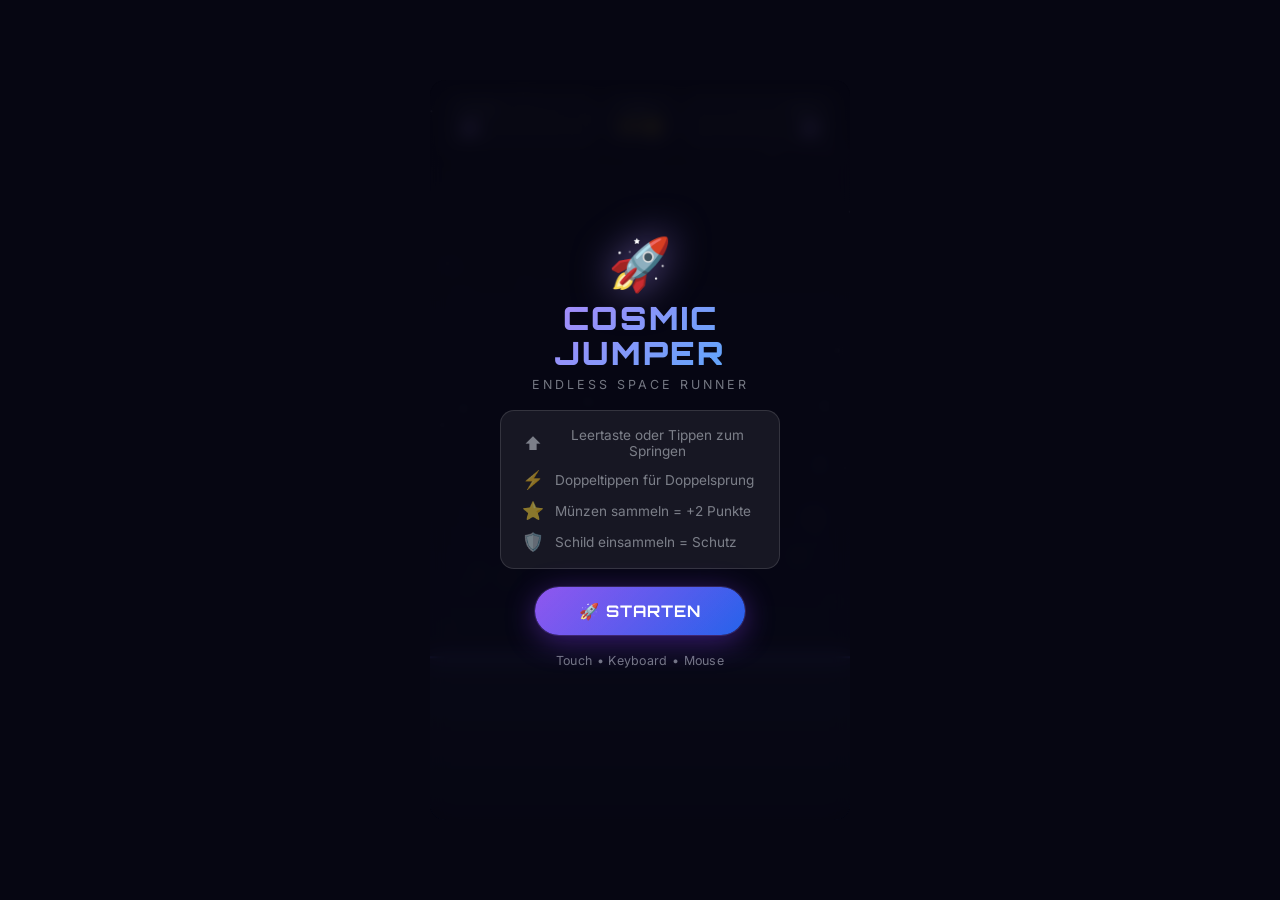
==== commit 9d0c99a0: "Redesign UI and optimise render performance - Replace hardcoded colours with CSS custom properties (" ====
--- a/index.html
+++ b/index.html
@@ -4,21 +4,39 @@
   <meta charset="UTF-8" />
   <meta name="viewport" content="width=device-width, initial-scale=1.0, user-scalable=no" />
   <title>Cosmic Jumper 🚀</title>
+  <link rel="preconnect" href="https://fonts.googleapis.com" />
+  <link rel="preconnect" href="https://fonts.gstatic.com" crossorigin />
+  <link href="https://fonts.googleapis.com/css2?family=Orbitron:wght@400;700;900&family=Inter:wght@400;500;600&display=swap" rel="stylesheet" />
   <style>
-    * { margin: 0; padding: 0; box-sizing: border-box; }
+    *, *::before, *::after { margin: 0; padding: 0; box-sizing: border-box; }
+
+    :root {
+      --purple:    #a78bfa;
+      --purple-d:  #7c3aed;
+      --blue:      #60a5fa;
+      --blue-d:    #2563eb;
+      --gold:      #facc15;
+      --red:       #f43f5e;
+      --bg:        #060612;
+      --surface:   rgba(255,255,255,0.07);
+      --border:    rgba(255,255,255,0.12);
+      --text:      #e2e8f0;
+      --text-dim:  rgba(226,232,240,0.5);
+    }
 
     body {
-      background: #0a0a1a;
+      background: var(--bg);
       display: flex;
       flex-direction: column;
       align-items: center;
       justify-content: center;
       height: 100dvh;
-      font-family: 'Segoe UI', sans-serif;
+      font-family: 'Inter', 'Segoe UI', sans-serif;
       overflow: hidden;
       touch-action: none;
     }
 
+    /* ── Game wrapper ── */
     #gameWrapper {
       position: relative;
       width: min(100vw, 420px);
@@ -29,35 +47,110 @@
       width: 100%;
       height: 100%;
       display: block;
-      border-radius: 12px;
-    }
-
+      border-radius: 16px;
+    }
+
+    /* ── HUD ── */
     #ui {
       position: absolute;
       top: 0; left: 0; right: 0;
-      padding: 16px 20px;
+      padding: 14px 16px;
+      display: grid;
+      grid-template-columns: 1fr auto 1fr;
+      align-items: start;
+      gap: 8px;
+      pointer-events: none;
+    }
+
+    .score-box {
+      background: var(--surface);
+      border: 1px solid var(--border);
+      border-radius: 14px;
+      padding: 8px 14px;
+      color: var(--text);
+      font-size: 11px;
+      font-weight: 500;
+      letter-spacing: 0.5px;
+      text-transform: uppercase;
+      backdrop-filter: blur(12px);
+      -webkit-backdrop-filter: blur(12px);
       display: flex;
-      justify-content: space-between;
-      align-items: center;
+      flex-direction: column;
+      gap: 2px;
+    }
+
+    .score-box:last-child {
+      align-items: flex-end;
+    }
+
+    .score-box .label {
+      color: var(--text-dim);
+      font-size: 10px;
+    }
+
+    .score-box .value {
+      font-family: 'Orbitron', monospace;
+      font-size: 22px;
+      font-weight: 700;
+      color: var(--purple);
+      line-height: 1;
+      transition: color 0.2s;
+    }
+
+    #speedBox {
+      text-align: center;
+      justify-self: center;
+    }
+    #speedBox .value {
+      color: var(--gold);
+      font-size: 18px;
+    }
+
+    /* Shield bar */
+    #shieldBar {
+      position: absolute;
+      bottom: 28px;
+      left: 50%;
+      transform: translateX(-50%);
+      width: 80%;
+      max-width: 300px;
+      background: rgba(255,255,255,0.08);
+      border: 1px solid rgba(96,165,250,0.3);
+      border-radius: 8px;
+      height: 6px;
+      overflow: hidden;
+      opacity: 0;
+      transition: opacity 0.3s;
       pointer-events: none;
     }
-
-    .score-box {
-      background: rgba(255,255,255,0.1);
-      border: 1px solid rgba(255,255,255,0.2);
-      border-radius: 12px;
-      padding: 6px 14px;
-      color: #fff;
-      font-size: 14px;
-      font-weight: 600;
-      backdrop-filter: blur(4px);
-    }
-
-    .score-box span {
-      font-size: 20px;
-      color: #a78bfa;
-    }
-
+    #shieldBar.visible { opacity: 1; }
+    #shieldFill {
+      height: 100%;
+      background: linear-gradient(90deg, #60a5fa, #a78bfa);
+      border-radius: 8px;
+      transition: width 0.1s linear;
+      box-shadow: 0 0 8px #60a5fa;
+    }
+
+    /* ── Combo flash ── */
+    #comboFlash {
+      position: absolute;
+      top: 42%;
+      left: 50%;
+      transform: translate(-50%, -50%);
+      color: var(--gold);
+      font-family: 'Orbitron', monospace;
+      font-size: 1.4rem;
+      font-weight: 900;
+      pointer-events: none;
+      opacity: 0;
+      transition: opacity 0.12s;
+      text-shadow: 0 0 24px var(--gold), 0 0 48px rgba(250,204,21,0.4);
+      white-space: nowrap;
+      letter-spacing: 1px;
+    }
+
+    /* ── Overlay shared ── */
     #overlay {
       position: absolute;
       inset: 0;
@@ -65,70 +158,176 @@
       flex-direction: column;
       align-items: center;
       justify-content: center;
-      background: rgba(10,10,26,0.85);
-      border-radius: 12px;
-      color: #fff;
+      background: rgba(6, 6, 18, 0.88);
+      border-radius: 16px;
+      color: var(--text);
       text-align: center;
-      padding: 24px;
-      gap: 16px;
-    }
-
-    #overlay h1 {
-      font-size: 2.4rem;
-      background: linear-gradient(135deg, #a78bfa, #60a5fa);
+      padding: 32px 24px;
+      gap: 18px;
+      backdrop-filter: blur(8px);
+      -webkit-backdrop-filter: blur(8px);
+    }
+
+    /* Title logo */
+    .game-title {
+      display: flex;
+      flex-direction: column;
+      align-items: center;
+      gap: 6px;
+    }
+
+    .game-title .emoji {
+      font-size: 3.2rem;
+      animation: float 3s ease-in-out infinite;
+      filter: drop-shadow(0 0 20px rgba(167,139,250,0.6));
+    }
+
+    @keyframes float {
+      0%, 100% { transform: translateY(0); }
+      50%       { transform: translateY(-10px); }
+    }
+
+    .game-title h1 {
+      font-family: 'Orbitron', monospace;
+      font-size: 2rem;
+      font-weight: 900;
+      background: linear-gradient(135deg, var(--purple), var(--blue));
       -webkit-background-clip: text;
       -webkit-text-fill-color: transparent;
       background-clip: text;
-    }
-
-    #overlay p {
-      color: rgba(255,255,255,0.7);
-      font-size: 1rem;
-      line-height: 1.5;
+      line-height: 1.1;
+      letter-spacing: 2px;
+      text-shadow: none;
+    }
+
+    .game-title .tagline {
+      font-size: 0.78rem;
+      color: var(--text-dim);
+      letter-spacing: 3px;
+      text-transform: uppercase;
+    }
+
+    /* Instructions card */
+    .info-card {
+      background: var(--surface);
+      border: 1px solid var(--border);
+      border-radius: 14px;
+      padding: 16px 20px;
+      width: 100%;
       max-width: 280px;
-    }
-
-    #overlay .final-score {
-      font-size: 1.2rem;
-      color: #a78bfa;
+      display: flex;
+      flex-direction: column;
+      gap: 10px;
+    }
+
+    .info-row {
+      display: flex;
+      align-items: center;
+      gap: 10px;
+      font-size: 0.85rem;
+      color: var(--text-dim);
+    }
+
+    .info-row .icon {
+      font-size: 1.1rem;
+      width: 24px;
+      text-align: center;
+      flex-shrink: 0;
+    }
+
+    /* Game-over stats */
+    .stats-grid {
+      display: grid;
+      grid-template-columns: 1fr 1fr;
+      gap: 10px;
+      width: 100%;
+      max-width: 280px;
+    }
+
+    .stat-box {
+      background: var(--surface);
+      border: 1px solid var(--border);
+      border-radius: 12px;
+      padding: 12px;
+      display: flex;
+      flex-direction: column;
+      gap: 4px;
+    }
+
+    .stat-box .label {
+      font-size: 10px;
+      color: var(--text-dim);
+      text-transform: uppercase;
+      letter-spacing: 0.5px;
+    }
+
+    .stat-box .val {
+      font-family: 'Orbitron', monospace;
+      font-size: 1.5rem;
       font-weight: 700;
-    }
-
-    #startBtn {
-      margin-top: 8px;
-      background: linear-gradient(135deg, #7c3aed, #2563eb);
+      color: var(--purple);
+    }
+
+    .stat-box.highlight .val {
+      color: var(--gold);
+    }
+
+    /* Buttons */
+    .btn {
+      display: inline-flex;
+      align-items: center;
+      justify-content: center;
+      gap: 8px;
+      background: linear-gradient(135deg, var(--purple-d), var(--blue-d));
       border: none;
       border-radius: 50px;
       color: #fff;
-      font-size: 1.1rem;
+      font-family: 'Orbitron', monospace;
+      font-size: 1rem;
       font-weight: 700;
-      padding: 14px 40px;
+      padding: 14px 44px;
       cursor: pointer;
-      box-shadow: 0 8px 32px rgba(124,58,237,0.5);
-      transition: transform 0.1s, box-shadow 0.1s;
-      letter-spacing: 0.5px;
-    }
-
-    #startBtn:active { transform: scale(0.96); }
+      box-shadow: 0 6px 30px rgba(124,58,237,0.45), 0 0 0 1px rgba(167,139,250,0.2);
+      transition: transform 0.12s, box-shadow 0.12s;
+      letter-spacing: 1px;
+      position: relative;
+      overflow: hidden;
+    }
+
+    .btn::after {
+      content: '';
+      position: absolute;
+      inset: 0;
+      background: linear-gradient(135deg, rgba(255,255,255,0.15), transparent);
+      border-radius: 50px;
+    }
+
+    .btn:hover  { transform: translateY(-2px); box-shadow: 0 10px 36px rgba(124,58,237,0.55), 0 0 0 1px rgba(167,139,250,0.3); }
+    .btn:active { transform: scale(0.96); }
 
     .hint {
-      font-size: 0.82rem;
-      color: rgba(255,255,255,0.4);
-      margin-top: -4px;
-    }
-
-    #comboFlash {
-      position: absolute;
-      top: 50%;
-      left: 50%;
-      transform: translate(-50%, -50%);
-      color: #facc15;
-      font-size: 1.5rem;
-      font-weight: 900;
-      pointer-events: none;
-      opacity: 0;
-      transition: opacity 0.1s;
-      text-shadow: 0 0 20px #facc15;
+      font-size: 0.78rem;
+      color: var(--text-dim);
+      letter-spacing: 0.3px;
+    }
+
+    /* New-best badge */
+    .new-best {
+      display: inline-block;
+      background: linear-gradient(135deg, #f59e0b, #ef4444);
+      color: #fff;
+      font-family: 'Orbitron', monospace;
+      font-size: 0.7rem;
+      font-weight: 700;
+      padding: 3px 10px;
+      border-radius: 20px;
+      letter-spacing: 1px;
+      animation: pulse-badge 0.8s ease-in-out infinite alternate;
+    }
+
+    @keyframes pulse-badge {
+      from { box-shadow: 0 0 0 0 rgba(245,158,11,0.6); }
+      to   { box-shadow: 0 0 0 8px rgba(245,158,11,0); }
     }
   </style>
 </head>
@@ -137,188 +336,258 @@
 <div id="gameWrapper">
   <canvas id="canvas"></canvas>
 
+  <!-- HUD -->
   <div id="ui">
-    <div class="score-box">Score<br><span id="scoreDisplay">0</span></div>
-    <div class="score-box">Best<br><span id="bestDisplay">0</span></div>
-    <div class="score-box">x<span id="speedDisplay">1</span></div>
+    <div class="score-box">
+      <span class="label">Score</span>
+      <span class="value" id="scoreDisplay">0</span>
+    </div>
+    <div class="score-box" id="speedBox">
+      <span class="label">Speed</span>
+      <span class="value">x<span id="speedDisplay">1.0</span></span>
+    </div>
+    <div class="score-box">
+      <span class="label">Best</span>
+      <span class="value" id="bestDisplay">0</span>
+    </div>
   </div>
 
+  <!-- Shield bar -->
+  <div id="shieldBar"><div id="shieldFill" style="width:100%"></div></div>
+
+  <!-- Combo flash -->
   <div id="comboFlash"></div>
 
+  <!-- Start overlay -->
   <div id="overlay">
-    <h1>🚀 Cosmic<br>Jumper</h1>
-    <p>Tippe oder drücke <strong>Leertaste</strong> um zu springen.<br>Doppeltippe für einen Doppelsprung!</p>
-    <button id="startBtn">STARTEN</button>
-    <span class="hint">Touchscreen & Keyboard</span>
+    <div class="game-title">
+      <span class="emoji">🚀</span>
+      <h1>COSMIC<br>JUMPER</h1>
+      <span class="tagline">Endless Space Runner</span>
+    </div>
+
+    <div class="info-card">
+      <div class="info-row"><span class="icon">⬆️</span><span>Leertaste oder Tippen zum Springen</span></div>
+      <div class="info-row"><span class="icon">⚡</span><span>Doppeltippen für Doppelsprung</span></div>
+      <div class="info-row"><span class="icon">⭐</span><span>Münzen sammeln = +2 Punkte</span></div>
+      <div class="info-row"><span class="icon">🛡️</span><span>Schild einsammeln = Schutz</span></div>
+    </div>
+
+    <button id="startBtn" class="btn">🚀 STARTEN</button>
+    <span class="hint">Touch &bull; Keyboard &bull; Mouse</span>
   </div>
 </div>
 
 <script>
 const canvas = document.getElementById('canvas');
 const ctx    = canvas.getContext('2d');
-const overlay        = document.getElementById('overlay');
-const scoreDisplay   = document.getElementById('scoreDisplay');
-const bestDisplay    = document.getElementById('bestDisplay');
-const speedDisplay   = document.getElementById('speedDisplay');
-const startBtn       = document.getElementById('startBtn');
-const comboFlash     = document.getElementById('comboFlash');
-
-// ── Canvas size ──────────────────────────────────────────────────────────────
+const overlay      = document.getElementById('overlay');
+const scoreDisplay = document.getElementById('scoreDisplay');
+const bestDisplay  = document.getElementById('bestDisplay');
+const speedDisplay = document.getElementById('speedDisplay');
+const startBtn     = document.getElementById('startBtn');
+const comboFlash   = document.getElementById('comboFlash');
+const shieldBar    = document.getElementById('shieldBar');
+const shieldFill   = document.getElementById('shieldFill');
+
+// ── Canvas size ───────────────────────────────────────────────────────────────
+let cachedBgGrad, cachedGroundGrad;
+
+// Called after all constants/nebulas are defined (see bottom of script)
+function buildGradients() {
+  groundY = canvas.height * GROUND_FRAC;
+  cachedBgGrad = ctx.createLinearGradient(0, 0, 0, groundY);
+  cachedBgGrad.addColorStop(0, '#060612');
+  cachedBgGrad.addColorStop(0.5, '#0c0c24');
+  cachedBgGrad.addColorStop(1, '#0f102a');
+
+  cachedGroundGrad = ctx.createLinearGradient(0, groundY, 0, canvas.height);
+  cachedGroundGrad.addColorStop(0, '#1a1f3a');
+  cachedGroundGrad.addColorStop(1, '#0a0e1f');
+
+  nebulas.forEach(n => {
+    n.gradient = ctx.createRadialGradient(
+      n.x * canvas.width, n.y * canvas.height, 0,
+      n.x * canvas.width, n.y * canvas.height, n.rx
+    );
+    n.gradient.addColorStop(0, `hsla(${n.hue},80%,55%,0.06)`);
+    n.gradient.addColorStop(1, 'transparent');
+  });
+}
+
 function resize() {
   const wrap = canvas.parentElement;
   canvas.width  = wrap.clientWidth;
   canvas.height = wrap.clientHeight;
+  if (cachedBgGrad) buildGradients(); // rebuild on resize (also updates groundY)
 }
 resize();
 window.addEventListener('resize', resize);
 
-// ── Stars background ─────────────────────────────────────────────────────────
-const STAR_COUNT = 120;
+// ── Stars ─────────────────────────────────────────────────────────────────────
+const STAR_COUNT = 130;
 const stars = Array.from({length: STAR_COUNT}, () => ({
-  x: Math.random(), y: Math.random(),
-  r: Math.random() * 1.5 + 0.3,
-  speed: Math.random() * 0.3 + 0.05,
+  x:     Math.random(),
+  y:     Math.random(),
+  r:     Math.random() * 1.8 + 0.2,
+  speed: Math.random() * 0.35 + 0.05,
   alpha: Math.random() * 0.8 + 0.2,
+  twinkle: Math.random() * Math.PI * 2,
 }));
 
 function drawStars(speed) {
+  ctx.fillStyle = '#fff';
   stars.forEach(s => {
     s.x -= s.speed * speed * 0.0005;
+    s.twinkle += 0.03;
     if (s.x < 0) { s.x = 1; s.y = Math.random(); }
-    ctx.save();
-    ctx.globalAlpha = s.alpha;
-    ctx.fillStyle = '#fff';
+    ctx.globalAlpha = s.alpha * (0.7 + 0.3 * Math.sin(s.twinkle));
     ctx.beginPath();
     ctx.arc(s.x * canvas.width, s.y * canvas.height, s.r, 0, Math.PI*2);
     ctx.fill();
+  });
+  ctx.globalAlpha = 1;
+}
+
+// ── Nebula clouds (static) ────────────────────────────────────────────────────
+const nebulas = Array.from({length: 4}, () => ({
+  x: Math.random(), y: Math.random() * 0.6,
+  rx: 60 + Math.random() * 80,
+  ry: 30 + Math.random() * 40,
+  hue: [260, 210, 180, 290][Math.floor(Math.random()*4)],
+}));
+
+function drawNebulas() {
+  nebulas.forEach(n => {
+    ctx.save();
+    ctx.scale(1, n.ry / n.rx);
+    ctx.fillStyle = n.gradient;
+    ctx.beginPath();
+    ctx.arc(n.x * canvas.width, n.y * canvas.height * (n.rx / n.ry), n.rx, 0, Math.PI*2);
+    ctx.fill();
     ctx.restore();
   });
 }
 
-// ── Particles ────────────────────────────────────────────────────────────────
+// ── Particles ─────────────────────────────────────────────────────────────────
 const particles = [];
 
-function spawnParticles(x, y, color, count=8) {
+function spawnParticles(x, y, color, count = 8) {
   for (let i = 0; i < count; i++) {
     const angle = (Math.PI * 2 * i) / count + Math.random() * 0.5;
-    const speed = Math.random() * 4 + 1;
-    particles.push({
-      x, y,
-      vx: Math.cos(angle) * speed,
-      vy: Math.sin(angle) * speed,
-      r: Math.random() * 5 + 2,
-      alpha: 1,
-      color,
-    });
+    const spd   = Math.random() * 4 + 1;
+    particles.push({ x, y, vx: Math.cos(angle)*spd, vy: Math.sin(angle)*spd, r: Math.random()*5+2, alpha: 1, color });
   }
 }
 
 function updateParticles() {
   for (let i = particles.length - 1; i >= 0; i--) {
     const p = particles[i];
-    p.x += p.vx; p.y += p.vy;
-    p.vy += 0.15;
-    p.alpha -= 0.035;
-    p.r *= 0.97;
+    p.x += p.vx; p.y += p.vy; p.vy += 0.15;
+    p.alpha -= 0.032; p.r *= 0.97;
     if (p.alpha <= 0) particles.splice(i, 1);
   }
 }
 
 function drawParticles() {
+  ctx.shadowBlur = 6;
   particles.forEach(p => {
-    ctx.save();
     ctx.globalAlpha = p.alpha;
     ctx.fillStyle = p.color;
+    ctx.shadowColor = p.color;
     ctx.beginPath();
     ctx.arc(p.x, p.y, p.r, 0, Math.PI*2);
     ctx.fill();
-    ctx.restore();
   });
-}
-
-// ── Game state ───────────────────────────────────────────────────────────────
-let state = 'idle'; // idle | running | dead
-let score, best, gameSpeed, groundY, jumpCount, jumpsAllowed;
+  ctx.globalAlpha = 1;
+  ctx.shadowBlur = 0;
+}
+
+// ── Game state ────────────────────────────────────────────────────────────────
+let state = 'idle';
+let score, best, gameSpeed, jumpCount, jumpsAllowed;
+let groundY = 0; // set properly on first resize/loop, safe as fallback
 let obstacles, coins, powerups;
 let frameCount, comboTimeout;
 let playerY, playerVY, playerOnGround;
 let shieldActive, shieldTimer;
-let flashAlpha = 0;
-
-const GRAVITY      = 0.55;
-const JUMP_FORCE   = -13;
-const PLAYER_X     = 80;
-const PLAYER_W     = 36;
-const PLAYER_H     = 44;
-const GROUND_FRAC  = 0.78;
+let flashAlpha = 0, flashColor = '#f43f5e';
+
+const GRAVITY     = 0.55;
+const JUMP_FORCE  = -13;
+const PLAYER_X    = 80;
+const PLAYER_W    = 36;
+const PLAYER_H    = 44;
+const GROUND_FRAC = 0.78;
+const SHIELD_DUR  = 300;
 
 function initGame() {
-  score        = 0;
-  gameSpeed    = 5;
-  frameCount   = 0;
-  obstacles    = [];
-  coins        = [];
-  powerups     = [];
+  score = 0; gameSpeed = 5; frameCount = 0;
+  obstacles = []; coins = []; powerups = [];
   particles.length = 0;
-  jumpCount    = 0;
-  jumpsAllowed = 2;
-  shieldActive = false;
-  shieldTimer  = 0;
-  flashAlpha   = 0;
-  groundY      = canvas.height * GROUND_FRAC;
-  playerY      = groundY - PLAYER_H;
-  playerVY     = 0;
+  jumpCount = 0; jumpsAllowed = 2;
+  shieldActive = false; shieldTimer = 0;
+  flashAlpha = 0;
+  groundY   = canvas.height * GROUND_FRAC;
+  playerY   = groundY - PLAYER_H;
+  playerVY  = 0;
   playerOnGround = true;
-}
-
-// ── Player ───────────────────────────────────────────────────────────────────
+  shieldBar.classList.remove('visible');
+}
+
+// ── Player ────────────────────────────────────────────────────────────────────
 function drawPlayer() {
   const x = PLAYER_X, y = playerY, w = PLAYER_W, h = PLAYER_H;
 
-  // Shield glow
   if (shieldActive) {
     ctx.save();
+    const pulse = 0.6 + 0.4 * Math.sin(frameCount * 0.15);
     ctx.shadowColor = '#60a5fa';
-    ctx.shadowBlur = 20;
-    ctx.strokeStyle = 'rgba(96,165,250,0.6)';
-    ctx.lineWidth = 3;
+    ctx.shadowBlur  = 18 * pulse;
+    ctx.strokeStyle = `rgba(96,165,250,${0.5 * pulse})`;
+    ctx.lineWidth   = 3;
     ctx.beginPath();
-    ctx.ellipse(x + w/2, y + h/2, w * 0.9, h * 0.8, 0, 0, Math.PI*2);
+    ctx.ellipse(x + w/2, y + h/2, w * 0.95, h * 0.82, 0, 0, Math.PI*2);
     ctx.stroke();
     ctx.restore();
   }
 
-  // Body gradient
   const grad = ctx.createLinearGradient(x, y, x + w, y + h);
-  grad.addColorStop(0, '#a78bfa');
+  grad.addColorStop(0, '#c4b5fd');
   grad.addColorStop(1, '#7c3aed');
   ctx.fillStyle = grad;
   ctx.beginPath();
-  ctx.roundRect(x, y, w, h, 8);
+  ctx.roundRect(x, y, w, h, 9);
   ctx.fill();
 
   // Visor
-  ctx.fillStyle = 'rgba(96,165,250,0.8)';
+  ctx.fillStyle = 'rgba(96,165,250,0.85)';
   ctx.beginPath();
   ctx.roundRect(x + 6, y + 8, w - 12, 14, 5);
   ctx.fill();
-
-  // Legs animation
+  // Visor glare
+  ctx.fillStyle = 'rgba(255,255,255,0.35)';
+  ctx.beginPath();
+  ctx.roundRect(x + 8, y + 10, 8, 5, 3);
+  ctx.fill();
+
+  // Legs
   const legOff = playerOnGround ? Math.sin(frameCount * 0.3) * 4 : 0;
   ctx.fillStyle = '#6d28d9';
-  ctx.fillRect(x + 5, y + h - 10, 10, 10 + legOff);
-  ctx.fillRect(x + w - 15, y + h - 10, 10, 10 - legOff);
-
-  // Thruster fire when jumping
+  ctx.fillRect(x + 5,       y + h - 10, 10, 10 + legOff);
+  ctx.fillRect(x + w - 15,  y + h - 10, 10, 10 - legOff);
+
+  // Thruster
   if (!playerOnGround) {
-    const fireGrad = ctx.createLinearGradient(x + w/2, y + h, x + w/2, y + h + 20);
+    const fireGrad = ctx.createLinearGradient(x + w/2, y + h, x + w/2, y + h + 22);
     fireGrad.addColorStop(0, '#f97316');
+    fireGrad.addColorStop(0.6, '#fbbf24');
     fireGrad.addColorStop(1, 'transparent');
     ctx.fillStyle = fireGrad;
     ctx.beginPath();
     ctx.moveTo(x + 10, y + h);
     ctx.lineTo(x + w - 10, y + h);
-    ctx.lineTo(x + w/2, y + h + 18 + Math.random()*6);
+    ctx.lineTo(x + w/2, y + h + 20 + Math.random() * 6);
     ctx.fill();
   }
 }
@@ -326,8 +595,6 @@
 function updatePlayer() {
   playerVY += GRAVITY;
   playerY  += playerVY;
-  groundY   = canvas.height * GROUND_FRAC;
-
   if (playerY + PLAYER_H >= groundY) {
     playerY = groundY - PLAYER_H;
     playerVY = 0;
@@ -348,55 +615,35 @@
   }
 }
 
-// ── Obstacles ────────────────────────────────────────────────────────────────
+// ── Obstacles ─────────────────────────────────────────────────────────────────
 const OBS_SHAPES = ['rock', 'spike', 'laser'];
 
 function spawnObstacle() {
-  const groundY = canvas.height * GROUND_FRAC;
-  const type  = OBS_SHAPES[Math.floor(Math.random() * OBS_SHAPES.length)];
-  const tall  = Math.random() < 0.3 && score > 20;
-  const h     = tall ? 70 + Math.random() * 30 : 35 + Math.random() * 25;
-  const w     = type === 'laser' ? 18 : 30 + Math.random() * 20;
-  obstacles.push({
-    x: canvas.width + 40,
-    y: groundY - h,
-    w, h, type,
-    color: type === 'laser' ? '#f43f5e' : type === 'spike' ? '#94a3b8' : '#475569',
-    passed: false,
-  });
+  const type = OBS_SHAPES[Math.floor(Math.random() * OBS_SHAPES.length)];
+  const tall = Math.random() < 0.3 && score > 20;
+  const h    = tall ? 70 + Math.random() * 30 : 35 + Math.random() * 25;
+  const w    = type === 'laser' ? 18 : 30 + Math.random() * 20;
+  obstacles.push({ x: canvas.width + 40, y: groundY - h, w, h, type, passed: false });
 }
 
 function drawObstacle(o) {
   ctx.save();
   if (o.type === 'laser') {
-    // Laser pillar with glow
-    ctx.shadowColor = '#f43f5e';
-    ctx.shadowBlur = 12;
+    ctx.shadowColor = '#f43f5e'; ctx.shadowBlur = 14;
     const g = ctx.createLinearGradient(o.x, o.y, o.x + o.w, o.y + o.h);
-    g.addColorStop(0, '#fda4af');
-    g.addColorStop(1, '#be123c');
+    g.addColorStop(0, '#fda4af'); g.addColorStop(1, '#be123c');
     ctx.fillStyle = g;
-    ctx.beginPath();
-    ctx.roundRect(o.x, o.y, o.w, o.h, 4);
-    ctx.fill();
-    // Pulse ring
+    ctx.beginPath(); ctx.roundRect(o.x, o.y, o.w, o.h, 4); ctx.fill();
     ctx.globalAlpha = 0.3 + 0.3 * Math.sin(frameCount * 0.2);
-    ctx.strokeStyle = '#f43f5e';
-    ctx.lineWidth = 3;
-    ctx.beginPath();
-    ctx.roundRect(o.x - 4, o.y - 4, o.w + 8, o.h + 8, 6);
-    ctx.stroke();
+    ctx.strokeStyle = '#f43f5e'; ctx.lineWidth = 3;
+    ctx.beginPath(); ctx.roundRect(o.x - 4, o.y - 4, o.w + 8, o.h + 8, 6); ctx.stroke();
 
   } else if (o.type === 'spike') {
     const g = ctx.createLinearGradient(o.x, o.y, o.x + o.w, o.y + o.h);
-    g.addColorStop(0, '#cbd5e1');
-    g.addColorStop(1, '#334155');
+    g.addColorStop(0, '#cbd5e1'); g.addColorStop(1, '#334155');
     ctx.fillStyle = g;
-    // Body
     ctx.fillRect(o.x, o.y + o.h * 0.3, o.w, o.h * 0.7);
-    // Spikes
-    const spikes = 3;
-    const sw = o.w / spikes;
+    const spikes = 3, sw = o.w / spikes;
     for (let i = 0; i < spikes; i++) {
       ctx.beginPath();
       ctx.moveTo(o.x + i * sw, o.y + o.h * 0.3);
@@ -404,267 +651,187 @@
       ctx.lineTo(o.x + i * sw + sw, o.y + o.h * 0.3);
       ctx.fill();
     }
-
   } else {
-    // Rock
-    ctx.shadowColor = 'rgba(0,0,0,0.4)';
-    ctx.shadowBlur = 8;
+    ctx.shadowColor = 'rgba(0,0,0,0.4)'; ctx.shadowBlur = 8;
     const g = ctx.createLinearGradient(o.x, o.y, o.x + o.w, o.y + o.h);
-    g.addColorStop(0, '#64748b');
-    g.addColorStop(1, '#1e293b');
+    g.addColorStop(0, '#64748b'); g.addColorStop(1, '#1e293b');
     ctx.fillStyle = g;
-    ctx.beginPath();
-    ctx.roundRect(o.x, o.y + 8, o.w, o.h - 8, [6, 6, 0, 0]);
-    ctx.fill();
-    // Shine
-    ctx.fillStyle = 'rgba(255,255,255,0.1)';
-    ctx.beginPath();
-    ctx.ellipse(o.x + o.w * 0.3, o.y + 14, o.w * 0.2, 6, -0.3, 0, Math.PI * 2);
-    ctx.fill();
+    ctx.beginPath(); ctx.roundRect(o.x, o.y + 8, o.w, o.h - 8, [6,6,0,0]); ctx.fill();
+    ctx.fillStyle = 'rgba(255,255,255,0.12)';
+    ctx.beginPath(); ctx.ellipse(o.x + o.w * 0.3, o.y + 14, o.w * 0.2, 6, -0.3, 0, Math.PI*2); ctx.fill();
   }
   ctx.restore();
 }
 
-// ── Coins ────────────────────────────────────────────────────────────────────
+// ── Coins ─────────────────────────────────────────────────────────────────────
 function spawnCoin() {
-  const groundY = canvas.height * GROUND_FRAC;
   const high = Math.random() < 0.4;
-  coins.push({
-    x: canvas.width + 20,
-    y: high ? groundY - PLAYER_H - 60 - Math.random() * 40 : groundY - PLAYER_H - Math.random() * 20,
-    r: 10,
-    collected: false,
-    spin: 0,
-  });
+  coins.push({ x: canvas.width + 20, y: high ? groundY - PLAYER_H - 60 - Math.random()*40 : groundY - PLAYER_H - Math.random()*20, r: 10, spin: 0 });
 }
 
 function drawCoin(c) {
   c.spin += 0.07;
   ctx.save();
-  ctx.shadowColor = '#facc15';
-  ctx.shadowBlur = 10;
-  const scaleX = Math.abs(Math.cos(c.spin));
-  ctx.translate(c.x, c.y);
-  ctx.scale(scaleX, 1);
+  ctx.shadowColor = '#facc15'; ctx.shadowBlur = 12;
+  const sx = Math.abs(Math.cos(c.spin));
+  ctx.translate(c.x, c.y); ctx.scale(sx, 1);
   const g = ctx.createRadialGradient(0, -2, 1, 0, 0, c.r);
-  g.addColorStop(0, '#fef08a');
-  g.addColorStop(1, '#ca8a04');
+  g.addColorStop(0, '#fef08a'); g.addColorStop(1, '#ca8a04');
   ctx.fillStyle = g;
-  ctx.beginPath();
-  ctx.arc(0, 0, c.r, 0, Math.PI * 2);
-  ctx.fill();
+  ctx.beginPath(); ctx.arc(0, 0, c.r, 0, Math.PI*2); ctx.fill();
   ctx.fillStyle = '#fef9c3';
   ctx.font = `bold ${c.r}px sans-serif`;
-  ctx.textAlign = 'center';
-  ctx.textBaseline = 'middle';
+  ctx.textAlign = 'center'; ctx.textBaseline = 'middle';
   ctx.fillText('★', 0, 1);
   ctx.restore();
 }
 
-// ── Power-ups ────────────────────────────────────────────────────────────────
+// ── Power-ups ─────────────────────────────────────────────────────────────────
 function spawnPowerup() {
-  const groundY = canvas.height * GROUND_FRAC;
-  powerups.push({
-    x: canvas.width + 20,
-    y: groundY - PLAYER_H - 30,
-    r: 14,
-    type: 'shield',
-    collected: false,
-    pulse: 0,
-  });
+  powerups.push({ x: canvas.width + 20, y: groundY - PLAYER_H - 30, r: 14, pulse: 0 });
 }
 
 function drawPowerup(p) {
   p.pulse += 0.08;
   ctx.save();
-  ctx.shadowColor = '#60a5fa';
-  ctx.shadowBlur = 15 + 5 * Math.sin(p.pulse);
+  ctx.shadowColor = '#60a5fa'; ctx.shadowBlur = 15 + 5 * Math.sin(p.pulse);
   const g = ctx.createRadialGradient(p.x, p.y, 1, p.x, p.y, p.r);
-  g.addColorStop(0, '#bfdbfe');
-  g.addColorStop(1, '#1d4ed8');
+  g.addColorStop(0, '#bfdbfe'); g.addColorStop(1, '#1d4ed8');
   ctx.fillStyle = g;
-  ctx.beginPath();
-  ctx.arc(p.x, p.y, p.r + 2 * Math.sin(p.pulse), 0, Math.PI*2);
-  ctx.fill();
+  ctx.beginPath(); ctx.arc(p.x, p.y, p.r + 2 * Math.sin(p.pulse), 0, Math.PI*2); ctx.fill();
   ctx.fillStyle = '#fff';
   ctx.font = `${p.r}px sans-serif`;
-  ctx.textAlign = 'center';
-  ctx.textBaseline = 'middle';
+  ctx.textAlign = 'center'; ctx.textBaseline = 'middle';
   ctx.fillText('🛡️', p.x, p.y + 1);
   ctx.restore();
 }
 
-// ── Ground ───────────────────────────────────────────────────────────────────
+// ── Ground ────────────────────────────────────────────────────────────────────
 let groundOffset = 0;
 
 function drawGround() {
-  const gY = canvas.height * GROUND_FRAC;
+  const gY = groundY;
   groundOffset = (groundOffset + gameSpeed) % 40;
 
-  const grad = ctx.createLinearGradient(0, gY, 0, canvas.height);
-  grad.addColorStop(0, '#1e293b');
-  grad.addColorStop(1, '#0f172a');
-  ctx.fillStyle = grad;
+  ctx.fillStyle = cachedGroundGrad;
   ctx.fillRect(0, gY, canvas.width, canvas.height - gY);
 
-  // Grid lines
-  ctx.strokeStyle = 'rgba(99,102,241,0.25)';
+  ctx.strokeStyle = 'rgba(99,102,241,0.2)';
   ctx.lineWidth = 1;
   for (let x = -groundOffset; x < canvas.width; x += 40) {
-    ctx.beginPath();
-    ctx.moveTo(x, gY);
-    ctx.lineTo(x, canvas.height);
-    ctx.stroke();
-  }
-  // Top border glow
-  ctx.shadowColor = '#818cf8';
-  ctx.shadowBlur = 8;
-  ctx.strokeStyle = '#6366f1';
-  ctx.lineWidth = 2;
-  ctx.beginPath();
-  ctx.moveTo(0, gY);
-  ctx.lineTo(canvas.width, gY);
-  ctx.stroke();
-  ctx.shadowBlur = 0;
-}
-
-// ── Background ───────────────────────────────────────────────────────────────
+    ctx.beginPath(); ctx.moveTo(x, gY); ctx.lineTo(x, canvas.height); ctx.stroke();
+  }
+
+  // Glow border
+  ctx.save();
+  ctx.shadowColor = '#818cf8'; ctx.shadowBlur = 10;
+  ctx.strokeStyle = '#6366f1'; ctx.lineWidth = 2;
+  ctx.beginPath(); ctx.moveTo(0, gY); ctx.lineTo(canvas.width, gY); ctx.stroke();
+  ctx.restore();
+}
+
+// ── Background ────────────────────────────────────────────────────────────────
 function drawBackground() {
-  const grad = ctx.createLinearGradient(0, 0, 0, canvas.height * GROUND_FRAC);
-  grad.addColorStop(0, '#0a0a1a');
-  grad.addColorStop(1, '#0f0f2e');
-  ctx.fillStyle = grad;
-  ctx.fillRect(0, 0, canvas.width, canvas.height * GROUND_FRAC);
-}
-
-// ── Collision ────────────────────────────────────────────────────────────────
+  ctx.fillStyle = cachedBgGrad;
+  ctx.fillRect(0, 0, canvas.width, groundY);
+}
+
+// ── Collision ─────────────────────────────────────────────────────────────────
 function rectsOverlap(ax, ay, aw, ah, bx, by, bw, bh) {
   const pad = 6;
-  return ax + pad < bx + bw &&
-         ax + aw - pad > bx &&
-         ay + pad < by + bh &&
-         ay + ah - pad > by;
-}
-
-function circleRect(cx, cy, cr, rx, ry, rw, rh) {
-  const nearX = Math.max(rx, Math.min(cx, rx + rw));
-  const nearY = Math.max(ry, Math.min(cy, ry + rh));
-  const dx = cx - nearX, dy = cy - nearY;
-  return dx*dx + dy*dy < cr*cr;
-}
-
-// ── Flash ────────────────────────────────────────────────────────────────────
-function triggerFlash(color) {
-  flashAlpha = 0.45;
-  flashColor = color;
-}
-let flashColor = '#f43f5e';
+  return ax+pad < bx+bw && ax+aw-pad > bx && ay+pad < by+bh && ay+ah-pad > by;
+}
+
+// ── Flash ─────────────────────────────────────────────────────────────────────
+function triggerFlash(color) { flashAlpha = 0.45; flashColor = color; }
 
 function drawFlash() {
   if (flashAlpha <= 0) return;
-  ctx.save();
-  ctx.globalAlpha = flashAlpha;
+  ctx.save(); ctx.globalAlpha = flashAlpha;
   ctx.fillStyle = flashColor;
   ctx.fillRect(0, 0, canvas.width, canvas.height);
   ctx.restore();
   flashAlpha = Math.max(0, flashAlpha - 0.04);
 }
 
-// ── Combo flash ──────────────────────────────────────────────────────────────
-let comboVisible = false;
+// ── Combo ─────────────────────────────────────────────────────────────────────
 function showCombo(text) {
   comboFlash.textContent = text;
   comboFlash.style.opacity = '1';
   clearTimeout(comboTimeout);
-  comboTimeout = setTimeout(() => { comboFlash.style.opacity = '0'; }, 600);
-}
-
-// ── HUD ──────────────────────────────────────────────────────────────────────
+  comboTimeout = setTimeout(() => { comboFlash.style.opacity = '0'; }, 700);
+}
+
+// ── HUD update ────────────────────────────────────────────────────────────────
 function updateHUD() {
   scoreDisplay.textContent = score;
   bestDisplay.textContent  = best || 0;
   speedDisplay.textContent = (gameSpeed / 5).toFixed(1);
 }
 
-// ── Main loop ────────────────────────────────────────────────────────────────
-let lastObs = 0, lastCoin = 0, lastPowerup = 0;
-let animId;
+function updateShieldBar() {
+  if (shieldActive) {
+    shieldBar.classList.add('visible');
+    shieldFill.style.width = `${(shieldTimer / SHIELD_DUR) * 100}%`;
+  } else {
+    shieldBar.classList.remove('visible');
+  }
+}
+
+// ── Main loop ─────────────────────────────────────────────────────────────────
+let lastObs = 0, lastCoin = 0, lastPowerup = 0, animId;
 
 function loop() {
   animId = requestAnimationFrame(loop);
   frameCount++;
-
-  // Speed ramp
   gameSpeed = 5 + score * 0.04;
-
-  // Spawning
+  groundY = canvas.height * GROUND_FRAC;
+
   const obsGap = Math.max(60, 100 - score * 0.3);
-  if (frameCount - lastObs > obsGap) {
-    spawnObstacle();
-    lastObs = frameCount;
-  }
-  if (frameCount - lastCoin > 40) {
-    if (Math.random() < 0.6) spawnCoin();
-    lastCoin = frameCount;
-  }
-  if (frameCount - lastPowerup > 300 && Math.random() < 0.008) {
-    spawnPowerup();
-    lastPowerup = frameCount;
-  }
+  if (frameCount - lastObs > obsGap)  { spawnObstacle(); lastObs = frameCount; }
+  if (frameCount - lastCoin > 40)     { if (Math.random() < 0.6) spawnCoin(); lastCoin = frameCount; }
+  if (frameCount - lastPowerup > 300 && Math.random() < 0.008) { spawnPowerup(); lastPowerup = frameCount; }
 
   updatePlayer();
   updateParticles();
 
-  // Move obstacles & check collision
   for (let i = obstacles.length - 1; i >= 0; i--) {
     const o = obstacles[i];
     o.x -= gameSpeed;
     if (o.x + o.w < 0) { obstacles.splice(i, 1); continue; }
-
     if (!o.passed && o.x + o.w < PLAYER_X) {
-      o.passed = true;
-      score++;
+      o.passed = true; score++;
       updateHUD();
       if (score % 5 === 0) showCombo(`🎯 ${score} Punkte!`);
     }
-
     if (rectsOverlap(PLAYER_X, playerY, PLAYER_W, PLAYER_H, o.x, o.y, o.w, o.h)) {
       if (shieldActive) {
-        shieldActive = false;
-        obstacles.splice(i, 1);
+        shieldActive = false; obstacles.splice(i, 1);
         triggerFlash('#60a5fa');
         spawnParticles(PLAYER_X + PLAYER_W/2, playerY + PLAYER_H/2, '#60a5fa', 12);
-        showCombo('🛡️ Schild!');
-      } else {
-        die();
-        return;
-      }
-    }
-  }
-
-  // Move coins
+        showCombo('🛡️ Schild absorbiert!');
+      } else { die(); return; }
+    }
+  }
+
   for (let i = coins.length - 1; i >= 0; i--) {
     const c = coins[i];
     c.x -= gameSpeed;
     if (c.x + c.r < 0) { coins.splice(i, 1); continue; }
-    const px = PLAYER_X + PLAYER_W/2, py = playerY + PLAYER_H/2;
-    if (Math.hypot(px - c.x, py - c.y) < c.r + PLAYER_W/2 + 4) {
-      score += 2;
-      updateHUD();
+    if (Math.hypot(PLAYER_X + PLAYER_W/2 - c.x, playerY + PLAYER_H/2 - c.y) < c.r + PLAYER_W/2 + 4) {
+      score += 2; updateHUD();
       spawnParticles(c.x, c.y, '#facc15', 6);
+      showCombo('⭐ +2');
       coins.splice(i, 1);
     }
   }
 
-  // Move power-ups
   for (let i = powerups.length - 1; i >= 0; i--) {
     const p = powerups[i];
     p.x -= gameSpeed;
     if (p.x + p.r < 0) { powerups.splice(i, 1); continue; }
-    const px = PLAYER_X + PLAYER_W/2, py = playerY + PLAYER_H/2;
-    if (Math.hypot(px - p.x, py - p.y) < p.r + PLAYER_W/2 + 4) {
-      shieldActive = true;
-      shieldTimer  = 300;
+    if (Math.hypot(PLAYER_X + PLAYER_W/2 - p.x, playerY + PLAYER_H/2 - p.y) < p.r + PLAYER_W/2 + 4) {
+      shieldActive = true; shieldTimer = SHIELD_DUR;
       spawnParticles(p.x, p.y, '#60a5fa', 10);
       triggerFlash('#60a5fa');
       showCombo('🛡️ Schild aktiv!');
@@ -672,13 +839,11 @@
     }
   }
 
-  if (shieldActive) {
-    shieldTimer--;
-    if (shieldTimer <= 0) shieldActive = false;
-  }
-
-  // Draw
+  if (shieldActive) { shieldTimer--; if (shieldTimer <= 0) shieldActive = false; }
+  updateShieldBar();
+
   drawBackground();
+  drawNebulas();
   drawStars(gameSpeed);
   drawGround();
   obstacles.forEach(drawObstacle);
@@ -691,69 +856,72 @@
 
 function die() {
   state = 'dead';
-  if (score > (best || 0)) best = score;
+  const isNewBest = score > (best || 0);
+  if (isNewBest) best = score;
   spawnParticles(PLAYER_X + PLAYER_W/2, playerY + PLAYER_H/2, '#f43f5e', 18);
   triggerFlash('#f43f5e');
   cancelAnimationFrame(animId);
 
-  // Last frame
-  drawBackground();
-  drawStars(0);
-  drawGround();
-  drawParticles();
-  drawFlash();
-
-  // Show overlay
+  drawBackground(); drawNebulas(); drawStars(0); drawGround(); drawParticles(); drawFlash();
+
   overlay.innerHTML = `
-    <h1>💥 Game Over</h1>
-    <p class="final-score">Score: ${score}</p>
-    <p>Bestleistung: <strong>${best}</strong></p>
-    <button id="startBtn" onclick="startGame()">NOCHMAL</button>
-    <span class="hint">★ Münzen = +2 Punkte &nbsp;|&nbsp; 🛡️ Schild = Schutz</span>
+    <div class="game-title">
+      <span class="emoji" style="font-size:2.4rem;animation:none">💥</span>
+      <h1 style="font-size:1.6rem">GAME OVER</h1>
+      ${isNewBest ? '<span class="new-best">🏆 NEUER REKORD!</span>' : ''}
+    </div>
+    <div class="stats-grid">
+      <div class="stat-box highlight">
+        <span class="label">Dein Score</span>
+        <span class="val">${score}</span>
+      </div>
+      <div class="stat-box">
+        <span class="label">Bestleistung</span>
+        <span class="val">${best}</span>
+      </div>
+    </div>
+    <button class="btn">🔄 NOCHMAL</button>
+    <span class="hint">⭐ Münzen = +2 &nbsp;&bull;&nbsp; 🛡️ Schild = Schutz</span>
   `;
+  overlay.querySelector('.btn').addEventListener('click', startGame);
   overlay.style.display = 'flex';
 }
 
 function startGame() {
   overlay.style.display = 'none';
   state = 'running';
-  initGame();
-  updateHUD();
+  initGame(); updateHUD();
   lastObs = 0; lastCoin = 0; lastPowerup = 0;
   loop();
 }
 
-// ── Controls ─────────────────────────────────────────────────────────────────
+// ── Controls ──────────────────────────────────────────────────────────────────
 document.addEventListener('keydown', e => {
-  if (e.code === 'Space' || e.code === 'ArrowUp') {
-    e.preventDefault();
-    jump();
-  }
+  if (e.code === 'Space' || e.code === 'ArrowUp') { e.preventDefault(); jump(); }
 });
 
-let lastTap = 0;
 document.getElementById('gameWrapper').addEventListener('touchstart', e => {
   e.preventDefault();
   if (state !== 'running') return;
-  const now = Date.now();
   jump();
-  lastTap = now;
 }, { passive: false });
 
-document.getElementById('gameWrapper').addEventListener('mousedown', e => {
+document.getElementById('gameWrapper').addEventListener('mousedown', () => {
   if (state !== 'running') return;
   jump();
 });
 
 document.getElementById('startBtn').addEventListener('click', startGame);
 
-// Initial idle render
+// ── Idle render (stops once game starts) ──────────────────────────────────────
+buildGradients(); // initialise cached gradients now that GROUND_FRAC & nebulas exist
 (function idleRender() {
+  if (state !== 'idle') return; // stop looping once game takes over
   drawBackground();
+  drawNebulas();
   drawStars(2);
   drawGround();
   requestAnimationFrame(idleRender);
-  if (state !== 'idle') return;
 })();
 </script>
 </body>
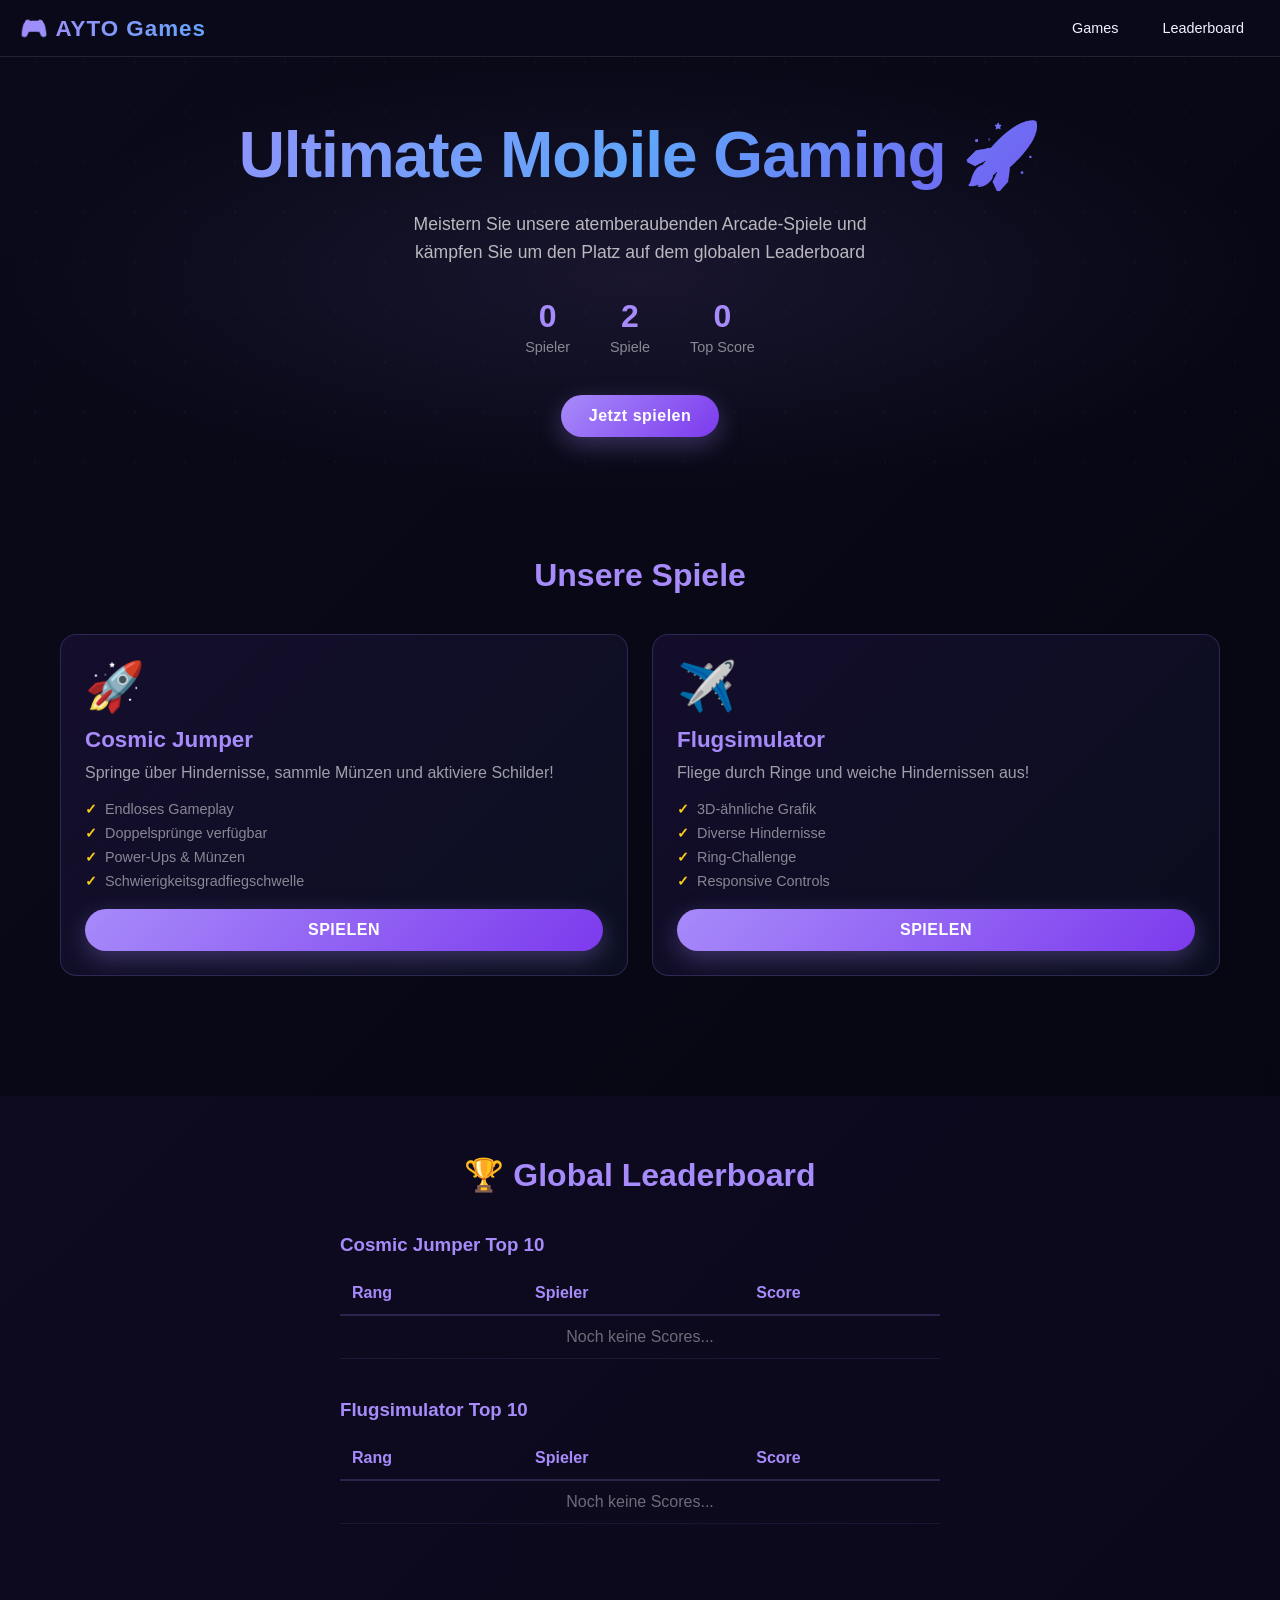
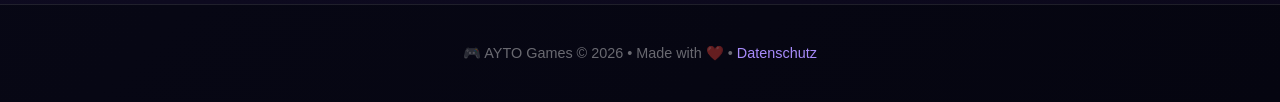
==== commit 162eb0e7: "🚀 Komplettes AYTO Games Projekt fertiggestellt Features: • Professionelle Landing Page mit modernem " ====
--- a/index.html
+++ b/index.html
@@ -3,926 +3,570 @@
 <head>
   <meta charset="UTF-8" />
   <meta name="viewport" content="width=device-width, initial-scale=1.0, user-scalable=no" />
-  <title>Cosmic Jumper 🚀</title>
-  <link rel="preconnect" href="https://fonts.googleapis.com" />
-  <link rel="preconnect" href="https://fonts.gstatic.com" crossorigin />
-  <link href="https://fonts.googleapis.com/css2?family=Orbitron:wght@400;700;900&family=Inter:wght@400;500;600&display=swap" rel="stylesheet" />
+  <title>AYTO Games • Ultimate Mobile Games</title>
   <style>
-    *, *::before, *::after { margin: 0; padding: 0; box-sizing: border-box; }
+    * { margin: 0; padding: 0; box-sizing: border-box; }
 
     :root {
-      --purple:    #a78bfa;
-      --purple-d:  #7c3aed;
-      --blue:      #60a5fa;
-      --blue-d:    #2563eb;
-      --gold:      #facc15;
-      --red:       #f43f5e;
-      --bg:        #060612;
-      --surface:   rgba(255,255,255,0.07);
-      --border:    rgba(255,255,255,0.12);
-      --text:      #e2e8f0;
-      --text-dim:  rgba(226,232,240,0.5);
+      --primary: #a78bfa;
+      --secondary: #7c3aed;
+      --accent: #60a5fa;
+      --danger: #f43f5e;
+      --gold: #facc15;
+      --bg-dark: #0a0a1a;
+      --bg-darker: #050510;
+      --text-light: #f0f0ff;
     }
 
     body {
-      background: var(--bg);
+      background: linear-gradient(135deg, var(--bg-dark), var(--bg-darker));
+      color: var(--text-light);
+      font-family: 'Segoe UI', sans-serif;
+      overflow-x: hidden;
+      min-height: 100dvh;
+    }
+
+    /* ─── NAVBAR ─── */
+    .navbar {
+      position: sticky;
+      top: 0;
+      z-index: 1000;
+      background: rgba(10, 10, 26, 0.95);
+      backdrop-filter: blur(10px);
+      border-bottom: 1px solid rgba(255, 255, 255, 0.1);
+      padding: 12px 20px;
       display: flex;
-      flex-direction: column;
+      justify-content: space-between;
       align-items: center;
-      justify-content: center;
-      height: 100dvh;
-      font-family: 'Inter', 'Segoe UI', sans-serif;
-      overflow: hidden;
-      touch-action: none;
-    }
-
-    /* ── Game wrapper ── */
-    #gameWrapper {
-      position: relative;
-      width: min(100vw, 420px);
-      height: min(100dvh, 740px);
-    }
-
-    canvas {
-      width: 100%;
-      height: 100%;
-      display: block;
-      border-radius: 16px;
-    }
-
-    /* ── HUD ── */
-    #ui {
-      position: absolute;
-      top: 0; left: 0; right: 0;
-      padding: 14px 16px;
-      display: grid;
-      grid-template-columns: 1fr auto 1fr;
-      align-items: start;
-      gap: 8px;
-      pointer-events: none;
-    }
-
-    .score-box {
-      background: var(--surface);
-      border: 1px solid var(--border);
-      border-radius: 14px;
-      padding: 8px 14px;
-      color: var(--text);
-      font-size: 11px;
-      font-weight: 500;
-      letter-spacing: 0.5px;
-      text-transform: uppercase;
-      backdrop-filter: blur(12px);
-      -webkit-backdrop-filter: blur(12px);
-      display: flex;
-      flex-direction: column;
-      gap: 2px;
-    }
-
-    .score-box:last-child {
-      align-items: flex-end;
-    }
-
-    .score-box .label {
-      color: var(--text-dim);
-      font-size: 10px;
-    }
-
-    .score-box .value {
-      font-family: 'Orbitron', monospace;
-      font-size: 22px;
-      font-weight: 700;
-      color: var(--purple);
-      line-height: 1;
-      transition: color 0.2s;
-    }
-
-    #speedBox {
-      text-align: center;
-      justify-self: center;
-    }
-    #speedBox .value {
-      color: var(--gold);
-      font-size: 18px;
-    }
-
-    /* Shield bar */
-    #shieldBar {
-      position: absolute;
-      bottom: 28px;
-      left: 50%;
-      transform: translateX(-50%);
-      width: 80%;
-      max-width: 300px;
-      background: rgba(255,255,255,0.08);
-      border: 1px solid rgba(96,165,250,0.3);
-      border-radius: 8px;
-      height: 6px;
-      overflow: hidden;
-      opacity: 0;
-      transition: opacity 0.3s;
-      pointer-events: none;
-    }
-    #shieldBar.visible { opacity: 1; }
-    #shieldFill {
-      height: 100%;
-      background: linear-gradient(90deg, #60a5fa, #a78bfa);
-      border-radius: 8px;
-      transition: width 0.1s linear;
-      box-shadow: 0 0 8px #60a5fa;
-    }
-
-    /* ── Combo flash ── */
-    #comboFlash {
-      position: absolute;
-      top: 42%;
-      left: 50%;
-      transform: translate(-50%, -50%);
-      color: var(--gold);
-      font-family: 'Orbitron', monospace;
+    }
+
+    .navbar h1 {
       font-size: 1.4rem;
-      font-weight: 900;
-      pointer-events: none;
-      opacity: 0;
-      transition: opacity 0.12s;
-      text-shadow: 0 0 24px var(--gold), 0 0 48px rgba(250,204,21,0.4);
-      white-space: nowrap;
-      letter-spacing: 1px;
-    }
-
-    /* ── Overlay shared ── */
-    #overlay {
-      position: absolute;
-      inset: 0;
-      display: flex;
-      flex-direction: column;
-      align-items: center;
-      justify-content: center;
-      background: rgba(6, 6, 18, 0.88);
-      border-radius: 16px;
-      color: var(--text);
-      text-align: center;
-      padding: 32px 24px;
-      gap: 18px;
-      backdrop-filter: blur(8px);
-      -webkit-backdrop-filter: blur(8px);
-    }
-
-    /* Title logo */
-    .game-title {
-      display: flex;
-      flex-direction: column;
-      align-items: center;
-      gap: 6px;
-    }
-
-    .game-title .emoji {
-      font-size: 3.2rem;
-      animation: float 3s ease-in-out infinite;
-      filter: drop-shadow(0 0 20px rgba(167,139,250,0.6));
-    }
-
-    @keyframes float {
-      0%, 100% { transform: translateY(0); }
-      50%       { transform: translateY(-10px); }
-    }
-
-    .game-title h1 {
-      font-family: 'Orbitron', monospace;
-      font-size: 2rem;
-      font-weight: 900;
-      background: linear-gradient(135deg, var(--purple), var(--blue));
+      background: linear-gradient(135deg, var(--primary), var(--accent));
       -webkit-background-clip: text;
       -webkit-text-fill-color: transparent;
       background-clip: text;
-      line-height: 1.1;
-      letter-spacing: 2px;
-      text-shadow: none;
-    }
-
-    .game-title .tagline {
-      font-size: 0.78rem;
-      color: var(--text-dim);
-      letter-spacing: 3px;
-      text-transform: uppercase;
-    }
-
-    /* Instructions card */
-    .info-card {
-      background: var(--surface);
-      border: 1px solid var(--border);
-      border-radius: 14px;
-      padding: 16px 20px;
+      letter-spacing: 1px;
+    }
+
+    .nav-links {
+      display: flex;
+      gap: 12px;
+    }
+
+    .nav-links a {
+      color: var(--text-light);
+      text-decoration: none;
+      font-size: 0.9rem;
+      padding: 8px 16px;
+      border-radius: 6px;
+      transition: all 0.2s;
+    }
+
+    .nav-links a:hover {
+      background: rgba(167, 139, 250, 0.1);
+      color: var(--primary);
+    }
+
+    /* ─── HERO ─── */
+    .hero {
+      padding: 60px 20px;
+      text-align: center;
+      background: radial-gradient(ellipse at center, rgba(167, 139, 250, 0.1) 0%, transparent 70%);
+      position: relative;
+      overflow: hidden;
+    }
+
+    .hero::before {
+      content: '';
+      position: absolute;
+      top: -50%;
+      left: -50%;
+      width: 200%;
+      height: 200%;
+      background: radial-gradient(circle, rgba(167, 139, 250, 0.05) 1px, transparent 1px);
+      background-size: 50px 50px;
+      animation: drift 20s linear infinite;
+    }
+
+    @keyframes drift {
+      0% { transform: translate(0, 0); }
+      100% { transform: translate(50px, 50px); }
+    }
+
+    .hero-content {
+      position: relative;
+      z-index: 1;
+    }
+
+    .hero h1 {
+      font-size: clamp(2rem, 8vw, 4rem);
+      line-height: 1.2;
+      margin-bottom: 16px;
+      background: linear-gradient(135deg, var(--primary), var(--accent), var(--secondary));
+      -webkit-background-clip: text;
+      -webkit-text-fill-color: transparent;
+      background-clip: text;
+      letter-spacing: -1px;
+    }
+
+    .hero p {
+      font-size: 1.1rem;
+      color: rgba(255, 255, 255, 0.7);
+      max-width: 500px;
+      margin: 0 auto 32px;
+      line-height: 1.6;
+    }
+
+    .hero-stats {
+      display: flex;
+      justify-content: center;
+      gap: 40px;
+      margin-bottom: 40px;
+      flex-wrap: wrap;
+    }
+
+    .stat {
+      text-align: center;
+    }
+
+    .stat-num {
+      font-size: 2rem;
+      font-weight: 700;
+      color: var(--primary);
+    }
+
+    .stat-label {
+      font-size: 0.9rem;
+      color: rgba(255, 255, 255, 0.5);
+      margin-top: 4px;
+    }
+
+    /* ─── GAMES GRID ─── */
+    .games-section {
+      padding: 60px 20px;
+      max-width: 1200px;
+      margin: 0 auto;
+    }
+
+    .section-title {
+      font-size: 2rem;
+      margin-bottom: 40px;
+      text-align: center;
+      color: var(--primary);
+    }
+
+    .games-grid {
+      display: grid;
+      grid-template-columns: repeat(auto-fit, minmax(320px, 1fr));
+      gap: 24px;
+      margin-bottom: 60px;
+    }
+
+    .game-card {
+      background: linear-gradient(135deg, rgba(124, 58, 237, 0.1), rgba(96, 165, 250, 0.05));
+      border: 1px solid rgba(167, 139, 250, 0.2);
+      border-radius: 16px;
+      padding: 24px;
+      transition: all 0.3s;
+      cursor: pointer;
+      overflow: hidden;
+      position: relative;
+    }
+
+    .game-card::before {
+      content: '';
+      position: absolute;
+      top: 0;
+      left: -100%;
       width: 100%;
-      max-width: 280px;
+      height: 100%;
+      background: linear-gradient(90deg, transparent, rgba(255, 255, 255, 0.1), transparent);
+      transition: left 0.5s;
+    }
+
+    .game-card:hover::before {
+      left: 100%;
+    }
+
+    .game-card:hover {
+      transform: translateY(-8px);
+      border-color: rgba(167, 139, 250, 0.4);
+      background: linear-gradient(135deg, rgba(124, 58, 237, 0.15), rgba(96, 165, 250, 0.1));
+      box-shadow: 0 20px 60px rgba(167, 139, 250, 0.15);
+    }
+
+    .game-icon {
+      font-size: 3rem;
+      margin-bottom: 12px;
+    }
+
+    .game-card h3 {
+      font-size: 1.4rem;
+      margin-bottom: 8px;
+      color: var(--primary);
+    }
+
+    .game-card p {
+      color: rgba(255, 255, 255, 0.6);
+      margin-bottom: 16px;
+      line-height: 1.5;
+    }
+
+    .game-features {
       display: flex;
       flex-direction: column;
-      gap: 10px;
-    }
-
-    .info-row {
+      gap: 8px;
+      margin-bottom: 20px;
+      font-size: 0.9rem;
+      color: rgba(255, 255, 255, 0.5);
+    }
+
+    .game-features li {
+      list-style: none;
       display: flex;
       align-items: center;
-      gap: 10px;
-      font-size: 0.85rem;
-      color: var(--text-dim);
-    }
-
-    .info-row .icon {
-      font-size: 1.1rem;
-      width: 24px;
-      text-align: center;
-      flex-shrink: 0;
-    }
-
-    /* Game-over stats */
-    .stats-grid {
-      display: grid;
-      grid-template-columns: 1fr 1fr;
-      gap: 10px;
-      width: 100%;
-      max-width: 280px;
-    }
-
-    .stat-box {
-      background: var(--surface);
-      border: 1px solid var(--border);
-      border-radius: 12px;
-      padding: 12px;
-      display: flex;
-      flex-direction: column;
-      gap: 4px;
-    }
-
-    .stat-box .label {
-      font-size: 10px;
-      color: var(--text-dim);
-      text-transform: uppercase;
-      letter-spacing: 0.5px;
-    }
-
-    .stat-box .val {
-      font-family: 'Orbitron', monospace;
-      font-size: 1.5rem;
-      font-weight: 700;
-      color: var(--purple);
-    }
-
-    .stat-box.highlight .val {
+      gap: 8px;
+    }
+
+    .game-features li::before {
+      content: '✓';
       color: var(--gold);
-    }
-
-    /* Buttons */
+      font-weight: bold;
+    }
+
     .btn {
-      display: inline-flex;
-      align-items: center;
-      justify-content: center;
-      gap: 8px;
-      background: linear-gradient(135deg, var(--purple-d), var(--blue-d));
+      display: inline-block;
+      padding: 12px 28px;
+      background: linear-gradient(135deg, var(--primary), var(--secondary));
+      color: white;
       border: none;
       border-radius: 50px;
-      color: #fff;
-      font-family: 'Orbitron', monospace;
       font-size: 1rem;
+      font-weight: 600;
+      cursor: pointer;
+      transition: all 0.3s;
+      text-decoration: none;
+      text-align: center;
+      box-shadow: 0 8px 24px rgba(167, 139, 250, 0.3);
+      letter-spacing: 0.5px;
+    }
+
+    .btn:hover {
+      transform: translateY(-2px);
+      box-shadow: 0 12px 32px rgba(167, 139, 250, 0.4);
+    }
+
+    .btn:active {
+      transform: translateY(0);
+    }
+
+    /* ─── LEADERBOARD ─── */
+    .leaderboard-section {
+      padding: 60px 20px;
+      background: rgba(124, 58, 237, 0.05);
+    }
+
+    .leaderboard-container {
+      max-width: 600px;
+      margin: 0 auto;
+    }
+
+    .leaderboard-table {
+      width: 100%;
+      border-collapse: collapse;
+      margin-bottom: 20px;
+    }
+
+    .leaderboard-table th {
+      padding: 12px;
+      text-align: left;
+      border-bottom: 2px solid rgba(167, 139, 250, 0.2);
+      color: var(--primary);
+      font-weight: 600;
+    }
+
+    .leaderboard-table td {
+      padding: 12px;
+      border-bottom: 1px solid rgba(167, 139, 250, 0.1);
+    }
+
+    .rank {
       font-weight: 700;
-      padding: 14px 44px;
-      cursor: pointer;
-      box-shadow: 0 6px 30px rgba(124,58,237,0.45), 0 0 0 1px rgba(167,139,250,0.2);
-      transition: transform 0.12s, box-shadow 0.12s;
-      letter-spacing: 1px;
-      position: relative;
-      overflow: hidden;
-    }
-
-    .btn::after {
-      content: '';
-      position: absolute;
-      inset: 0;
-      background: linear-gradient(135deg, rgba(255,255,255,0.15), transparent);
-      border-radius: 50px;
-    }
-
-    .btn:hover  { transform: translateY(-2px); box-shadow: 0 10px 36px rgba(124,58,237,0.55), 0 0 0 1px rgba(167,139,250,0.3); }
-    .btn:active { transform: scale(0.96); }
-
-    .hint {
-      font-size: 0.78rem;
-      color: var(--text-dim);
-      letter-spacing: 0.3px;
-    }
-
-    /* New-best badge */
-    .new-best {
-      display: inline-block;
-      background: linear-gradient(135deg, #f59e0b, #ef4444);
-      color: #fff;
-      font-family: 'Orbitron', monospace;
-      font-size: 0.7rem;
-      font-weight: 700;
-      padding: 3px 10px;
-      border-radius: 20px;
-      letter-spacing: 1px;
-      animation: pulse-badge 0.8s ease-in-out infinite alternate;
-    }
-
-    @keyframes pulse-badge {
-      from { box-shadow: 0 0 0 0 rgba(245,158,11,0.6); }
-      to   { box-shadow: 0 0 0 8px rgba(245,158,11,0); }
-    }
+      color: var(--primary);
+      min-width: 30px;
+    }
+
+    .rank.gold { color: var(--gold); }
+    .rank.silver { color: #c0c0c0; }
+    .rank.bronze { color: #cd7f32; }
+
+    .leaderboard-empty {
+      text-align: center;
+      padding: 40px 20px;
+      color: rgba(255, 255, 255, 0.4);
+    }
+
+    /* ─── FOOTER ─── */
+    .footer {
+      padding: 40px 20px;
+      border-top: 1px solid rgba(255, 255, 255, 0.1);
+      text-align: center;
+      color: rgba(255, 255, 255, 0.4);
+      font-size: 0.9rem;
+    }
+
+    .footer a {
+      color: var(--primary);
+      text-decoration: none;
+      transition: color 0.2s;
+    }
+
+    .footer a:hover {
+      color: var(--accent);
+    }
+
+    /* ─── RESPONSIVE ─── */
+    @media (max-width: 600px) {
+      .navbar h1 {
+        font-size: 1.1rem;
+      }
+
+      .nav-links a {
+        font-size: 0.8rem;
+        padding: 6px 12px;
+      }
+
+      .hero {
+        padding: 40px 16px;
+      }
+
+      .hero h1 {
+        font-size: 1.8rem;
+      }
+
+      .hero-stats {
+        gap: 20px;
+      }
+
+      .games-grid {
+        grid-template-columns: 1fr;
+        gap: 16px;
+      }
+    }
+
+    /* ─── ANIMATIONS ─── */
+    @keyframes fadeIn {
+      from { opacity: 0; transform: translateY(20px); }
+      to { opacity: 1; transform: translateY(0); }
+    }
+
+    .game-card {
+      animation: fadeIn 0.6s ease-out forwards;
+    }
+
+    .game-card:nth-child(1) { animation-delay: 0.1s; }
+    .game-card:nth-child(2) { animation-delay: 0.2s; }
+    .game-card:nth-child(3) { animation-delay: 0.3s; }
   </style>
 </head>
 <body>
 
-<div id="gameWrapper">
-  <canvas id="canvas"></canvas>
-
-  <!-- HUD -->
-  <div id="ui">
-    <div class="score-box">
-      <span class="label">Score</span>
-      <span class="value" id="scoreDisplay">0</span>
+<div class="navbar">
+  <h1>🎮 AYTO Games</h1>
+  <div class="nav-links">
+    <a href="#games">Games</a>
+    <a href="#leaderboard">Leaderboard</a>
+  </div>
+</div>
+
+<!-- HERO SECTION -->
+<section class="hero">
+  <div class="hero-content">
+    <h1>Ultimate Mobile Gaming 🚀</h1>
+    <p>Meistern Sie unsere atemberaubenden Arcade-Spiele und kämpfen Sie um den Platz auf dem globalen Leaderboard</p>
+
+    <div class="hero-stats">
+      <div class="stat">
+        <div class="stat-num" id="totalPlayers">0</div>
+        <div class="stat-label">Spieler</div>
+      </div>
+      <div class="stat">
+        <div class="stat-num" id="totalGames">2</div>
+        <div class="stat-label">Spiele</div>
+      </div>
+      <div class="stat">
+        <div class="stat-num" id="globalRecord">0</div>
+        <div class="stat-label">Top Score</div>
+      </div>
     </div>
-    <div class="score-box" id="speedBox">
-      <span class="label">Speed</span>
-      <span class="value">x<span id="speedDisplay">1.0</span></span>
+
+    <a href="#games" class="btn">Jetzt spielen</a>
+  </div>
+</section>
+
+<!-- GAMES SECTION -->
+<section class="games-section" id="games">
+  <h2 class="section-title">Unsere Spiele</h2>
+
+  <div class="games-grid">
+    <!-- COSMIC JUMPER -->
+    <div class="game-card">
+      <div class="game-icon">🚀</div>
+      <h3>Cosmic Jumper</h3>
+      <p>Springe über Hindernisse, sammle Münzen und aktiviere Schilder!</p>
+
+      <ul class="game-features">
+        <li>Endloses Gameplay</li>
+        <li>Doppelsprünge verfügbar</li>
+        <li>Power-Ups & Münzen</li>
+        <li>Schwierigkeitsgradfiegschwelle</li>
+      </ul>
+
+      <a href="cosmic-jumper.html" class="btn" style="width: 100%;">SPIELEN</a>
     </div>
-    <div class="score-box">
-      <span class="label">Best</span>
-      <span class="value" id="bestDisplay">0</span>
+
+    <!-- FLUGSIMULATOR -->
+    <div class="game-card">
+      <div class="game-icon">✈️</div>
+      <h3>Flugsimulator</h3>
+      <p>Fliege durch Ringe und weiche Hindernissen aus!</p>
+
+      <ul class="game-features">
+        <li>3D-ähnliche Grafik</li>
+        <li>Diverse Hindernisse</li>
+        <li>Ring-Challenge</li>
+        <li>Responsive Controls</li>
+      </ul>
+
+      <a href="flugsimulator/index.html" class="btn" style="width: 100%;">SPIELEN</a>
     </div>
   </div>
-
-  <!-- Shield bar -->
-  <div id="shieldBar"><div id="shieldFill" style="width:100%"></div></div>
-
-  <!-- Combo flash -->
-  <div id="comboFlash"></div>
-
-  <!-- Start overlay -->
-  <div id="overlay">
-    <div class="game-title">
-      <span class="emoji">🚀</span>
-      <h1>COSMIC<br>JUMPER</h1>
-      <span class="tagline">Endless Space Runner</span>
+</section>
+
+<!-- LEADERBOARD SECTION -->
+<section class="leaderboard-section" id="leaderboard">
+  <div class="leaderboard-container">
+    <h2 class="section-title">🏆 Global Leaderboard</h2>
+
+    <div style="margin-bottom: 40px;">
+      <h3 style="color: var(--primary); margin-bottom: 16px;">Cosmic Jumper Top 10</h3>
+      <table class="leaderboard-table">
+        <thead>
+          <tr>
+            <th>Rang</th>
+            <th>Spieler</th>
+            <th>Score</th>
+          </tr>
+        </thead>
+        <tbody id="cosmicLeaderboard">
+          <tr>
+            <td colspan="3" class="leaderboard-empty">Noch keine Scores... Spielen Sie jetzt!</td>
+          </tr>
+        </tbody>
+      </table>
     </div>
 
-    <div class="info-card">
-      <div class="info-row"><span class="icon">⬆️</span><span>Leertaste oder Tippen zum Springen</span></div>
-      <div class="info-row"><span class="icon">⚡</span><span>Doppeltippen für Doppelsprung</span></div>
-      <div class="info-row"><span class="icon">⭐</span><span>Münzen sammeln = +2 Punkte</span></div>
-      <div class="info-row"><span class="icon">🛡️</span><span>Schild einsammeln = Schutz</span></div>
+    <div>
+      <h3 style="color: var(--primary); margin-bottom: 16px;">Flugsimulator Top 10</h3>
+      <table class="leaderboard-table">
+        <thead>
+          <tr>
+            <th>Rang</th>
+            <th>Spieler</th>
+            <th>Score</th>
+          </tr>
+        </thead>
+        <tbody id="flugLeaderboard">
+          <tr>
+            <td colspan="3" class="leaderboard-empty">Noch keine Scores... Spielen Sie jetzt!</td>
+          </tr>
+        </tbody>
+      </table>
     </div>
-
-    <button id="startBtn" class="btn">🚀 STARTEN</button>
-    <span class="hint">Touch &bull; Keyboard &bull; Mouse</span>
   </div>
-</div>
+</section>
+
+<!-- FOOTER -->
+<footer class="footer">
+  <p>🎮 AYTO Games © 2026 • Made with ❤️ • <a href="#">Datenschutz</a></p>
+</footer>
 
 <script>
-const canvas = document.getElementById('canvas');
-const ctx    = canvas.getContext('2d');
-const overlay      = document.getElementById('overlay');
-const scoreDisplay = document.getElementById('scoreDisplay');
-const bestDisplay  = document.getElementById('bestDisplay');
-const speedDisplay = document.getElementById('speedDisplay');
-const startBtn     = document.getElementById('startBtn');
-const comboFlash   = document.getElementById('comboFlash');
-const shieldBar    = document.getElementById('shieldBar');
-const shieldFill   = document.getElementById('shieldFill');
-
-// ── Canvas size ───────────────────────────────────────────────────────────────
-let cachedBgGrad, cachedGroundGrad;
-
-// Called after all constants/nebulas are defined (see bottom of script)
-function buildGradients() {
-  groundY = canvas.height * GROUND_FRAC;
-  cachedBgGrad = ctx.createLinearGradient(0, 0, 0, groundY);
-  cachedBgGrad.addColorStop(0, '#060612');
-  cachedBgGrad.addColorStop(0.5, '#0c0c24');
-  cachedBgGrad.addColorStop(1, '#0f102a');
-
-  cachedGroundGrad = ctx.createLinearGradient(0, groundY, 0, canvas.height);
-  cachedGroundGrad.addColorStop(0, '#1a1f3a');
-  cachedGroundGrad.addColorStop(1, '#0a0e1f');
-
-  nebulas.forEach(n => {
-    n.gradient = ctx.createRadialGradient(
-      n.x * canvas.width, n.y * canvas.height, 0,
-      n.x * canvas.width, n.y * canvas.height, n.rx
-    );
-    n.gradient.addColorStop(0, `hsla(${n.hue},80%,55%,0.06)`);
-    n.gradient.addColorStop(1, 'transparent');
-  });
-}
-
-function resize() {
-  const wrap = canvas.parentElement;
-  canvas.width  = wrap.clientWidth;
-  canvas.height = wrap.clientHeight;
-  if (cachedBgGrad) buildGradients(); // rebuild on resize (also updates groundY)
-}
-resize();
-window.addEventListener('resize', resize);
-
-// ── Stars ─────────────────────────────────────────────────────────────────────
-const STAR_COUNT = 130;
-const stars = Array.from({length: STAR_COUNT}, () => ({
-  x:     Math.random(),
-  y:     Math.random(),
-  r:     Math.random() * 1.8 + 0.2,
-  speed: Math.random() * 0.35 + 0.05,
-  alpha: Math.random() * 0.8 + 0.2,
-  twinkle: Math.random() * Math.PI * 2,
-}));
-
-function drawStars(speed) {
-  ctx.fillStyle = '#fff';
-  stars.forEach(s => {
-    s.x -= s.speed * speed * 0.0005;
-    s.twinkle += 0.03;
-    if (s.x < 0) { s.x = 1; s.y = Math.random(); }
-    ctx.globalAlpha = s.alpha * (0.7 + 0.3 * Math.sin(s.twinkle));
-    ctx.beginPath();
-    ctx.arc(s.x * canvas.width, s.y * canvas.height, s.r, 0, Math.PI*2);
-    ctx.fill();
-  });
-  ctx.globalAlpha = 1;
-}
-
-// ── Nebula clouds (static) ────────────────────────────────────────────────────
-const nebulas = Array.from({length: 4}, () => ({
-  x: Math.random(), y: Math.random() * 0.6,
-  rx: 60 + Math.random() * 80,
-  ry: 30 + Math.random() * 40,
-  hue: [260, 210, 180, 290][Math.floor(Math.random()*4)],
-}));
-
-function drawNebulas() {
-  nebulas.forEach(n => {
-    ctx.save();
-    ctx.scale(1, n.ry / n.rx);
-    ctx.fillStyle = n.gradient;
-    ctx.beginPath();
-    ctx.arc(n.x * canvas.width, n.y * canvas.height * (n.rx / n.ry), n.rx, 0, Math.PI*2);
-    ctx.fill();
-    ctx.restore();
-  });
-}
-
-// ── Particles ─────────────────────────────────────────────────────────────────
-const particles = [];
-
-function spawnParticles(x, y, color, count = 8) {
-  for (let i = 0; i < count; i++) {
-    const angle = (Math.PI * 2 * i) / count + Math.random() * 0.5;
-    const spd   = Math.random() * 4 + 1;
-    particles.push({ x, y, vx: Math.cos(angle)*spd, vy: Math.sin(angle)*spd, r: Math.random()*5+2, alpha: 1, color });
+// ─── LEADERBOARD MANAGEMENT ───
+const STORAGE_KEY = 'ayto_games_leaderboard';
+
+function initLeaderboard() {
+  if (!localStorage.getItem(STORAGE_KEY)) {
+    localStorage.setItem(STORAGE_KEY, JSON.stringify({
+      cosmic: [],
+      flug: []
+    }));
   }
 }
 
-function updateParticles() {
-  for (let i = particles.length - 1; i >= 0; i--) {
-    const p = particles[i];
-    p.x += p.vx; p.y += p.vy; p.vy += 0.15;
-    p.alpha -= 0.032; p.r *= 0.97;
-    if (p.alpha <= 0) particles.splice(i, 1);
+function addScore(game, playerName, score) {
+  const data = JSON.parse(localStorage.getItem(STORAGE_KEY));
+  const key = game === 'cosmic' ? 'cosmic' : 'flug';
+
+  data[key].push({ name: playerName, score, date: new Date().toISOString() });
+  data[key].sort((a, b) => b.score - a.score);
+  data[key] = data[key].slice(0, 100); // Keep top 100
+
+  localStorage.setItem(STORAGE_KEY, JSON.stringify(data));
+  renderLeaderboards();
+}
+
+function renderLeaderboards() {
+  const data = JSON.parse(localStorage.getItem(STORAGE_KEY));
+
+  // Cosmic Jumper
+  const cosmicTable = document.getElementById('cosmicLeaderboard');
+  if (data.cosmic.length === 0) {
+    cosmicTable.innerHTML = '<tr><td colspan="3" class="leaderboard-empty">Noch keine Scores...</td></tr>';
+  } else {
+    cosmicTable.innerHTML = data.cosmic.slice(0, 10).map((entry, idx) => `
+      <tr>
+        <td class="rank ${idx === 0 ? 'gold' : idx === 1 ? 'silver' : idx === 2 ? 'bronze' : ''}">
+          ${idx === 0 ? '🥇' : idx === 1 ? '🥈' : idx === 2 ? '🥉' : idx + 1}
+        </td>
+        <td>${entry.name}</td>
+        <td>${entry.score}</td>
+      </tr>
+    `).join('');
   }
+
+  // Flugsimulator
+  const flugTable = document.getElementById('flugLeaderboard');
+  if (data.flug.length === 0) {
+    flugTable.innerHTML = '<tr><td colspan="3" class="leaderboard-empty">Noch keine Scores...</td></tr>';
+  } else {
+    flugTable.innerHTML = data.flug.slice(0, 10).map((entry, idx) => `
+      <tr>
+        <td class="rank ${idx === 0 ? 'gold' : idx === 1 ? 'silver' : idx === 2 ? 'bronze' : ''}">
+          ${idx === 0 ? '🥇' : idx === 1 ? '🥈' : idx === 2 ? '🥉' : idx + 1}
+        </td>
+        <td>${entry.name}</td>
+        <td>${entry.score}</td>
+      </tr>
+    `).join('');
+  }
+
+  // Update stats
+  const allScores = [...data.cosmic, ...data.flug];
+  document.getElementById('globalRecord').textContent = allScores.length > 0
+    ? Math.max(...allScores.map(s => s.score))
+    : 0;
+  document.getElementById('totalPlayers').textContent = new Set(allScores.map(s => s.name)).size;
 }
 
-function drawParticles() {
-  ctx.shadowBlur = 6;
-  particles.forEach(p => {
-    ctx.globalAlpha = p.alpha;
-    ctx.fillStyle = p.color;
-    ctx.shadowColor = p.color;
-    ctx.beginPath();
-    ctx.arc(p.x, p.y, p.r, 0, Math.PI*2);
-    ctx.fill();
-  });
-  ctx.globalAlpha = 1;
-  ctx.shadowBlur = 0;
-}
-
-// ── Game state ────────────────────────────────────────────────────────────────
-let state = 'idle';
-let score, best, gameSpeed, jumpCount, jumpsAllowed;
-let groundY = 0; // set properly on first resize/loop, safe as fallback
-let obstacles, coins, powerups;
-let frameCount, comboTimeout;
-let playerY, playerVY, playerOnGround;
-let shieldActive, shieldTimer;
-let flashAlpha = 0, flashColor = '#f43f5e';
-
-const GRAVITY     = 0.55;
-const JUMP_FORCE  = -13;
-const PLAYER_X    = 80;
-const PLAYER_W    = 36;
-const PLAYER_H    = 44;
-const GROUND_FRAC = 0.78;
-const SHIELD_DUR  = 300;
-
-function initGame() {
-  score = 0; gameSpeed = 5; frameCount = 0;
-  obstacles = []; coins = []; powerups = [];
-  particles.length = 0;
-  jumpCount = 0; jumpsAllowed = 2;
-  shieldActive = false; shieldTimer = 0;
-  flashAlpha = 0;
-  groundY   = canvas.height * GROUND_FRAC;
-  playerY   = groundY - PLAYER_H;
-  playerVY  = 0;
-  playerOnGround = true;
-  shieldBar.classList.remove('visible');
-}
-
-// ── Player ────────────────────────────────────────────────────────────────────
-function drawPlayer() {
-  const x = PLAYER_X, y = playerY, w = PLAYER_W, h = PLAYER_H;
-
-  if (shieldActive) {
-    ctx.save();
-    const pulse = 0.6 + 0.4 * Math.sin(frameCount * 0.15);
-    ctx.shadowColor = '#60a5fa';
-    ctx.shadowBlur  = 18 * pulse;
-    ctx.strokeStyle = `rgba(96,165,250,${0.5 * pulse})`;
-    ctx.lineWidth   = 3;
-    ctx.beginPath();
-    ctx.ellipse(x + w/2, y + h/2, w * 0.95, h * 0.82, 0, 0, Math.PI*2);
-    ctx.stroke();
-    ctx.restore();
-  }
-
-  const grad = ctx.createLinearGradient(x, y, x + w, y + h);
-  grad.addColorStop(0, '#c4b5fd');
-  grad.addColorStop(1, '#7c3aed');
-  ctx.fillStyle = grad;
-  ctx.beginPath();
-  ctx.roundRect(x, y, w, h, 9);
-  ctx.fill();
-
-  // Visor
-  ctx.fillStyle = 'rgba(96,165,250,0.85)';
-  ctx.beginPath();
-  ctx.roundRect(x + 6, y + 8, w - 12, 14, 5);
-  ctx.fill();
-  // Visor glare
-  ctx.fillStyle = 'rgba(255,255,255,0.35)';
-  ctx.beginPath();
-  ctx.roundRect(x + 8, y + 10, 8, 5, 3);
-  ctx.fill();
-
-  // Legs
-  const legOff = playerOnGround ? Math.sin(frameCount * 0.3) * 4 : 0;
-  ctx.fillStyle = '#6d28d9';
-  ctx.fillRect(x + 5,       y + h - 10, 10, 10 + legOff);
-  ctx.fillRect(x + w - 15,  y + h - 10, 10, 10 - legOff);
-
-  // Thruster
-  if (!playerOnGround) {
-    const fireGrad = ctx.createLinearGradient(x + w/2, y + h, x + w/2, y + h + 22);
-    fireGrad.addColorStop(0, '#f97316');
-    fireGrad.addColorStop(0.6, '#fbbf24');
-    fireGrad.addColorStop(1, 'transparent');
-    ctx.fillStyle = fireGrad;
-    ctx.beginPath();
-    ctx.moveTo(x + 10, y + h);
-    ctx.lineTo(x + w - 10, y + h);
-    ctx.lineTo(x + w/2, y + h + 20 + Math.random() * 6);
-    ctx.fill();
-  }
-}
-
-function updatePlayer() {
-  playerVY += GRAVITY;
-  playerY  += playerVY;
-  if (playerY + PLAYER_H >= groundY) {
-    playerY = groundY - PLAYER_H;
-    playerVY = 0;
-    playerOnGround = true;
-    jumpCount = 0;
-  } else {
-    playerOnGround = false;
-  }
-}
-
-function jump() {
-  if (state !== 'running') return;
-  if (jumpCount < jumpsAllowed) {
-    playerVY = JUMP_FORCE * (jumpCount === 1 ? 0.85 : 1);
-    jumpCount++;
-    playerOnGround = false;
-    spawnParticles(PLAYER_X + PLAYER_W/2, playerY + PLAYER_H, '#a78bfa', 6);
-  }
-}
-
-// ── Obstacles ─────────────────────────────────────────────────────────────────
-const OBS_SHAPES = ['rock', 'spike', 'laser'];
-
-function spawnObstacle() {
-  const type = OBS_SHAPES[Math.floor(Math.random() * OBS_SHAPES.length)];
-  const tall = Math.random() < 0.3 && score > 20;
-  const h    = tall ? 70 + Math.random() * 30 : 35 + Math.random() * 25;
-  const w    = type === 'laser' ? 18 : 30 + Math.random() * 20;
-  obstacles.push({ x: canvas.width + 40, y: groundY - h, w, h, type, passed: false });
-}
-
-function drawObstacle(o) {
-  ctx.save();
-  if (o.type === 'laser') {
-    ctx.shadowColor = '#f43f5e'; ctx.shadowBlur = 14;
-    const g = ctx.createLinearGradient(o.x, o.y, o.x + o.w, o.y + o.h);
-    g.addColorStop(0, '#fda4af'); g.addColorStop(1, '#be123c');
-    ctx.fillStyle = g;
-    ctx.beginPath(); ctx.roundRect(o.x, o.y, o.w, o.h, 4); ctx.fill();
-    ctx.globalAlpha = 0.3 + 0.3 * Math.sin(frameCount * 0.2);
-    ctx.strokeStyle = '#f43f5e'; ctx.lineWidth = 3;
-    ctx.beginPath(); ctx.roundRect(o.x - 4, o.y - 4, o.w + 8, o.h + 8, 6); ctx.stroke();
-
-  } else if (o.type === 'spike') {
-    const g = ctx.createLinearGradient(o.x, o.y, o.x + o.w, o.y + o.h);
-    g.addColorStop(0, '#cbd5e1'); g.addColorStop(1, '#334155');
-    ctx.fillStyle = g;
-    ctx.fillRect(o.x, o.y + o.h * 0.3, o.w, o.h * 0.7);
-    const spikes = 3, sw = o.w / spikes;
-    for (let i = 0; i < spikes; i++) {
-      ctx.beginPath();
-      ctx.moveTo(o.x + i * sw, o.y + o.h * 0.3);
-      ctx.lineTo(o.x + i * sw + sw / 2, o.y);
-      ctx.lineTo(o.x + i * sw + sw, o.y + o.h * 0.3);
-      ctx.fill();
-    }
-  } else {
-    ctx.shadowColor = 'rgba(0,0,0,0.4)'; ctx.shadowBlur = 8;
-    const g = ctx.createLinearGradient(o.x, o.y, o.x + o.w, o.y + o.h);
-    g.addColorStop(0, '#64748b'); g.addColorStop(1, '#1e293b');
-    ctx.fillStyle = g;
-    ctx.beginPath(); ctx.roundRect(o.x, o.y + 8, o.w, o.h - 8, [6,6,0,0]); ctx.fill();
-    ctx.fillStyle = 'rgba(255,255,255,0.12)';
-    ctx.beginPath(); ctx.ellipse(o.x + o.w * 0.3, o.y + 14, o.w * 0.2, 6, -0.3, 0, Math.PI*2); ctx.fill();
-  }
-  ctx.restore();
-}
-
-// ── Coins ─────────────────────────────────────────────────────────────────────
-function spawnCoin() {
-  const high = Math.random() < 0.4;
-  coins.push({ x: canvas.width + 20, y: high ? groundY - PLAYER_H - 60 - Math.random()*40 : groundY - PLAYER_H - Math.random()*20, r: 10, spin: 0 });
-}
-
-function drawCoin(c) {
-  c.spin += 0.07;
-  ctx.save();
-  ctx.shadowColor = '#facc15'; ctx.shadowBlur = 12;
-  const sx = Math.abs(Math.cos(c.spin));
-  ctx.translate(c.x, c.y); ctx.scale(sx, 1);
-  const g = ctx.createRadialGradient(0, -2, 1, 0, 0, c.r);
-  g.addColorStop(0, '#fef08a'); g.addColorStop(1, '#ca8a04');
-  ctx.fillStyle = g;
-  ctx.beginPath(); ctx.arc(0, 0, c.r, 0, Math.PI*2); ctx.fill();
-  ctx.fillStyle = '#fef9c3';
-  ctx.font = `bold ${c.r}px sans-serif`;
-  ctx.textAlign = 'center'; ctx.textBaseline = 'middle';
-  ctx.fillText('★', 0, 1);
-  ctx.restore();
-}
-
-// ── Power-ups ─────────────────────────────────────────────────────────────────
-function spawnPowerup() {
-  powerups.push({ x: canvas.width + 20, y: groundY - PLAYER_H - 30, r: 14, pulse: 0 });
-}
-
-function drawPowerup(p) {
-  p.pulse += 0.08;
-  ctx.save();
-  ctx.shadowColor = '#60a5fa'; ctx.shadowBlur = 15 + 5 * Math.sin(p.pulse);
-  const g = ctx.createRadialGradient(p.x, p.y, 1, p.x, p.y, p.r);
-  g.addColorStop(0, '#bfdbfe'); g.addColorStop(1, '#1d4ed8');
-  ctx.fillStyle = g;
-  ctx.beginPath(); ctx.arc(p.x, p.y, p.r + 2 * Math.sin(p.pulse), 0, Math.PI*2); ctx.fill();
-  ctx.fillStyle = '#fff';
-  ctx.font = `${p.r}px sans-serif`;
-  ctx.textAlign = 'center'; ctx.textBaseline = 'middle';
-  ctx.fillText('🛡️', p.x, p.y + 1);
-  ctx.restore();
-}
-
-// ── Ground ────────────────────────────────────────────────────────────────────
-let groundOffset = 0;
-
-function drawGround() {
-  const gY = groundY;
-  groundOffset = (groundOffset + gameSpeed) % 40;
-
-  ctx.fillStyle = cachedGroundGrad;
-  ctx.fillRect(0, gY, canvas.width, canvas.height - gY);
-
-  ctx.strokeStyle = 'rgba(99,102,241,0.2)';
-  ctx.lineWidth = 1;
-  for (let x = -groundOffset; x < canvas.width; x += 40) {
-    ctx.beginPath(); ctx.moveTo(x, gY); ctx.lineTo(x, canvas.height); ctx.stroke();
-  }
-
-  // Glow border
-  ctx.save();
-  ctx.shadowColor = '#818cf8'; ctx.shadowBlur = 10;
-  ctx.strokeStyle = '#6366f1'; ctx.lineWidth = 2;
-  ctx.beginPath(); ctx.moveTo(0, gY); ctx.lineTo(canvas.width, gY); ctx.stroke();
-  ctx.restore();
-}
-
-// ── Background ────────────────────────────────────────────────────────────────
-function drawBackground() {
-  ctx.fillStyle = cachedBgGrad;
-  ctx.fillRect(0, 0, canvas.width, groundY);
-}
-
-// ── Collision ─────────────────────────────────────────────────────────────────
-function rectsOverlap(ax, ay, aw, ah, bx, by, bw, bh) {
-  const pad = 6;
-  return ax+pad < bx+bw && ax+aw-pad > bx && ay+pad < by+bh && ay+ah-pad > by;
-}
-
-// ── Flash ─────────────────────────────────────────────────────────────────────
-function triggerFlash(color) { flashAlpha = 0.45; flashColor = color; }
-
-function drawFlash() {
-  if (flashAlpha <= 0) return;
-  ctx.save(); ctx.globalAlpha = flashAlpha;
-  ctx.fillStyle = flashColor;
-  ctx.fillRect(0, 0, canvas.width, canvas.height);
-  ctx.restore();
-  flashAlpha = Math.max(0, flashAlpha - 0.04);
-}
-
-// ── Combo ─────────────────────────────────────────────────────────────────────
-function showCombo(text) {
-  comboFlash.textContent = text;
-  comboFlash.style.opacity = '1';
-  clearTimeout(comboTimeout);
-  comboTimeout = setTimeout(() => { comboFlash.style.opacity = '0'; }, 700);
-}
-
-// ── HUD update ────────────────────────────────────────────────────────────────
-function updateHUD() {
-  scoreDisplay.textContent = score;
-  bestDisplay.textContent  = best || 0;
-  speedDisplay.textContent = (gameSpeed / 5).toFixed(1);
-}
-
-function updateShieldBar() {
-  if (shieldActive) {
-    shieldBar.classList.add('visible');
-    shieldFill.style.width = `${(shieldTimer / SHIELD_DUR) * 100}%`;
-  } else {
-    shieldBar.classList.remove('visible');
-  }
-}
-
-// ── Main loop ─────────────────────────────────────────────────────────────────
-let lastObs = 0, lastCoin = 0, lastPowerup = 0, animId;
-
-function loop() {
-  animId = requestAnimationFrame(loop);
-  frameCount++;
-  gameSpeed = 5 + score * 0.04;
-  groundY = canvas.height * GROUND_FRAC;
-
-  const obsGap = Math.max(60, 100 - score * 0.3);
-  if (frameCount - lastObs > obsGap)  { spawnObstacle(); lastObs = frameCount; }
-  if (frameCount - lastCoin > 40)     { if (Math.random() < 0.6) spawnCoin(); lastCoin = frameCount; }
-  if (frameCount - lastPowerup > 300 && Math.random() < 0.008) { spawnPowerup(); lastPowerup = frameCount; }
-
-  updatePlayer();
-  updateParticles();
-
-  for (let i = obstacles.length - 1; i >= 0; i--) {
-    const o = obstacles[i];
-    o.x -= gameSpeed;
-    if (o.x + o.w < 0) { obstacles.splice(i, 1); continue; }
-    if (!o.passed && o.x + o.w < PLAYER_X) {
-      o.passed = true; score++;
-      updateHUD();
-      if (score % 5 === 0) showCombo(`🎯 ${score} Punkte!`);
-    }
-    if (rectsOverlap(PLAYER_X, playerY, PLAYER_W, PLAYER_H, o.x, o.y, o.w, o.h)) {
-      if (shieldActive) {
-        shieldActive = false; obstacles.splice(i, 1);
-        triggerFlash('#60a5fa');
-        spawnParticles(PLAYER_X + PLAYER_W/2, playerY + PLAYER_H/2, '#60a5fa', 12);
-        showCombo('🛡️ Schild absorbiert!');
-      } else { die(); return; }
-    }
-  }
-
-  for (let i = coins.length - 1; i >= 0; i--) {
-    const c = coins[i];
-    c.x -= gameSpeed;
-    if (c.x + c.r < 0) { coins.splice(i, 1); continue; }
-    if (Math.hypot(PLAYER_X + PLAYER_W/2 - c.x, playerY + PLAYER_H/2 - c.y) < c.r + PLAYER_W/2 + 4) {
-      score += 2; updateHUD();
-      spawnParticles(c.x, c.y, '#facc15', 6);
-      showCombo('⭐ +2');
-      coins.splice(i, 1);
-    }
-  }
-
-  for (let i = powerups.length - 1; i >= 0; i--) {
-    const p = powerups[i];
-    p.x -= gameSpeed;
-    if (p.x + p.r < 0) { powerups.splice(i, 1); continue; }
-    if (Math.hypot(PLAYER_X + PLAYER_W/2 - p.x, playerY + PLAYER_H/2 - p.y) < p.r + PLAYER_W/2 + 4) {
-      shieldActive = true; shieldTimer = SHIELD_DUR;
-      spawnParticles(p.x, p.y, '#60a5fa', 10);
-      triggerFlash('#60a5fa');
-      showCombo('🛡️ Schild aktiv!');
-      powerups.splice(i, 1);
-    }
-  }
-
-  if (shieldActive) { shieldTimer--; if (shieldTimer <= 0) shieldActive = false; }
-  updateShieldBar();
-
-  drawBackground();
-  drawNebulas();
-  drawStars(gameSpeed);
-  drawGround();
-  obstacles.forEach(drawObstacle);
-  coins.forEach(drawCoin);
-  powerups.forEach(drawPowerup);
-  drawParticles();
-  drawPlayer();
-  drawFlash();
-}
-
-function die() {
-  state = 'dead';
-  const isNewBest = score > (best || 0);
-  if (isNewBest) best = score;
-  spawnParticles(PLAYER_X + PLAYER_W/2, playerY + PLAYER_H/2, '#f43f5e', 18);
-  triggerFlash('#f43f5e');
-  cancelAnimationFrame(animId);
-
-  drawBackground(); drawNebulas(); drawStars(0); drawGround(); drawParticles(); drawFlash();
-
-  overlay.innerHTML = `
-    <div class="game-title">
-      <span class="emoji" style="font-size:2.4rem;animation:none">💥</span>
-      <h1 style="font-size:1.6rem">GAME OVER</h1>
-      ${isNewBest ? '<span class="new-best">🏆 NEUER REKORD!</span>' : ''}
-    </div>
-    <div class="stats-grid">
-      <div class="stat-box highlight">
-        <span class="label">Dein Score</span>
-        <span class="val">${score}</span>
-      </div>
-      <div class="stat-box">
-        <span class="label">Bestleistung</span>
-        <span class="val">${best}</span>
-      </div>
-    </div>
-    <button class="btn">🔄 NOCHMAL</button>
-    <span class="hint">⭐ Münzen = +2 &nbsp;&bull;&nbsp; 🛡️ Schild = Schutz</span>
-  `;
-  overlay.querySelector('.btn').addEventListener('click', startGame);
-  overlay.style.display = 'flex';
-}
-
-function startGame() {
-  overlay.style.display = 'none';
-  state = 'running';
-  initGame(); updateHUD();
-  lastObs = 0; lastCoin = 0; lastPowerup = 0;
-  loop();
-}
-
-// ── Controls ──────────────────────────────────────────────────────────────────
-document.addEventListener('keydown', e => {
-  if (e.code === 'Space' || e.code === 'ArrowUp') { e.preventDefault(); jump(); }
-});
-
-document.getElementById('gameWrapper').addEventListener('touchstart', e => {
-  e.preventDefault();
-  if (state !== 'running') return;
-  jump();
-}, { passive: false });
-
-document.getElementById('gameWrapper').addEventListener('mousedown', () => {
-  if (state !== 'running') return;
-  jump();
-});
-
-document.getElementById('startBtn').addEventListener('click', startGame);
-
-// ── Idle render (stops once game starts) ──────────────────────────────────────
-buildGradients(); // initialise cached gradients now that GROUND_FRAC & nebulas exist
-(function idleRender() {
-  if (state !== 'idle') return; // stop looping once game takes over
-  drawBackground();
-  drawNebulas();
-  drawStars(2);
-  drawGround();
-  requestAnimationFrame(idleRender);
-})();
+initLeaderboard();
+renderLeaderboards();
+
+// Make functions global for game pages
+window.addScore = addScore;
+window.initLeaderboard = initLeaderboard;
 </script>
+
 </body>
 </html>
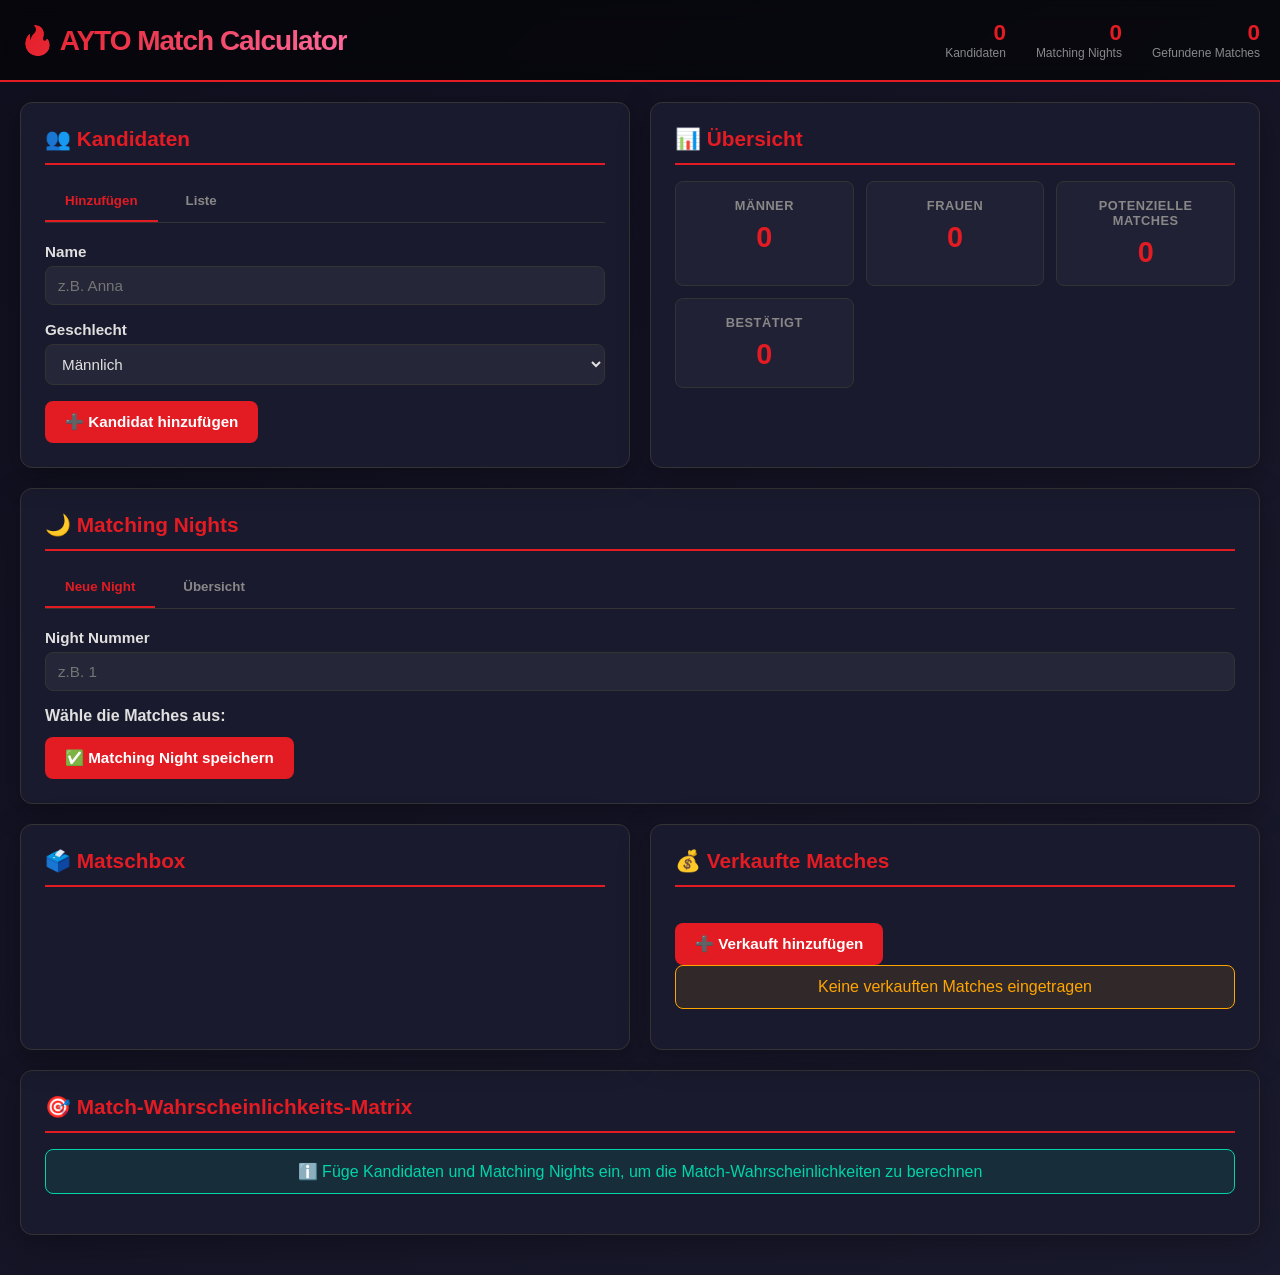
==== commit 7c4e2516: "🔥 AYTO Match Calculator - Professional Matching Engine Komplett neu geschriebenes Projekt:  Features" ====
--- a/index.html
+++ b/index.html
@@ -1,571 +1,1179 @@
 <!DOCTYPE html>
 <html lang="de">
 <head>
-  <meta charset="UTF-8" />
-  <meta name="viewport" content="width=device-width, initial-scale=1.0, user-scalable=no" />
-  <title>AYTO Games • Ultimate Mobile Games</title>
+  <meta charset="UTF-8">
+  <meta name="viewport" content="width=device-width, initial-scale=1.0">
+  <title>AYTO Match Calculator • Professional Matching Engine</title>
   <style>
     * { margin: 0; padding: 0; box-sizing: border-box; }
 
     :root {
-      --primary: #a78bfa;
-      --secondary: #7c3aed;
-      --accent: #60a5fa;
-      --danger: #f43f5e;
-      --gold: #facc15;
-      --bg-dark: #0a0a1a;
-      --bg-darker: #050510;
-      --text-light: #f0f0ff;
-    }
-
+      --primary: #e31b23;
+      --secondary: #1a1a2e;
+      --accent: #ff6b9d;
+      --success: #00d4aa;
+      --warning: #ffa500;
+      --bg-dark: #0f0f1e;
+      --bg-card: #1a1a2e;
+      --text-light: #e0e0e0;
+      --text-muted: #888;
+      --border: #333;
+    }
+
+    html { scroll-behavior: smooth; }
     body {
-      background: linear-gradient(135deg, var(--bg-dark), var(--bg-darker));
+      background: linear-gradient(135deg, var(--bg-dark), var(--secondary));
       color: var(--text-light);
-      font-family: 'Segoe UI', sans-serif;
+      font-family: -apple-system, BlinkMacSystemFont, 'Segoe UI', Roboto, sans-serif;
+      min-height: 100vh;
       overflow-x: hidden;
-      min-height: 100dvh;
-    }
-
-    /* ─── NAVBAR ─── */
-    .navbar {
+    }
+
+    /* ─── HEADER ─── */
+    header {
+      background: rgba(0, 0, 0, 0.6);
+      backdrop-filter: blur(10px);
+      border-bottom: 2px solid var(--primary);
+      padding: 20px;
       position: sticky;
       top: 0;
       z-index: 1000;
-      background: rgba(10, 10, 26, 0.95);
-      backdrop-filter: blur(10px);
-      border-bottom: 1px solid rgba(255, 255, 255, 0.1);
-      padding: 12px 20px;
+    }
+
+    .header-content {
+      max-width: 1400px;
+      margin: 0 auto;
       display: flex;
       justify-content: space-between;
       align-items: center;
     }
 
-    .navbar h1 {
-      font-size: 1.4rem;
+    .logo {
+      font-size: 28px;
+      font-weight: 900;
       background: linear-gradient(135deg, var(--primary), var(--accent));
       -webkit-background-clip: text;
       -webkit-text-fill-color: transparent;
       background-clip: text;
-      letter-spacing: 1px;
-    }
-
-    .nav-links {
+      letter-spacing: -1px;
+    }
+
+    .header-stats {
+      display: flex;
+      gap: 30px;
+      font-size: 0.9rem;
+    }
+
+    .stat-item { display: flex; flex-direction: column; align-items: flex-end; }
+    .stat-val { font-size: 1.4rem; font-weight: 700; color: var(--primary); }
+    .stat-label { color: var(--text-muted); font-size: 0.75rem; }
+
+    /* ─── CONTAINER ─── */
+    .container {
+      max-width: 1400px;
+      margin: 0 auto;
+      padding: 20px;
+    }
+
+    /* ─── GRID LAYOUT ─── */
+    .main-grid {
+      display: grid;
+      grid-template-columns: 1fr 1fr;
+      gap: 20px;
+      margin-bottom: 20px;
+    }
+
+    @media (max-width: 1200px) {
+      .main-grid { grid-template-columns: 1fr; }
+    }
+
+    /* ─── CARDS ─── */
+    .card {
+      background: var(--bg-card);
+      border: 1px solid var(--border);
+      border-radius: 12px;
+      padding: 24px;
+      box-shadow: 0 8px 32px rgba(0, 0, 0, 0.3);
+    }
+
+    .card h2 {
+      font-size: 1.3rem;
+      margin-bottom: 16px;
+      color: var(--primary);
+      border-bottom: 2px solid var(--primary);
+      padding-bottom: 12px;
+    }
+
+    /* ─── TABS ─── */
+    .tabs {
+      display: flex;
+      gap: 8px;
+      margin-bottom: 20px;
+      border-bottom: 1px solid var(--border);
+    }
+
+    .tab-btn {
+      padding: 12px 20px;
+      background: none;
+      border: none;
+      color: var(--text-muted);
+      cursor: pointer;
+      border-bottom: 2px solid transparent;
+      transition: all 0.2s;
+      font-weight: 600;
+    }
+
+    .tab-btn.active {
+      color: var(--primary);
+      border-bottom-color: var(--primary);
+    }
+
+    .tab-btn:hover { color: var(--text-light); }
+
+    .tab-content { display: none; }
+    .tab-content.active { display: block; }
+
+    /* ─── FORMS ─── */
+    .form-group {
+      margin-bottom: 16px;
+    }
+
+    label {
+      display: block;
+      margin-bottom: 6px;
+      font-weight: 600;
+      font-size: 0.95rem;
+      color: var(--text-light);
+    }
+
+    input, select, textarea {
+      width: 100%;
+      padding: 10px 12px;
+      background: rgba(255, 255, 255, 0.05);
+      border: 1px solid var(--border);
+      border-radius: 8px;
+      color: var(--text-light);
+      font-size: 0.95rem;
+      font-family: inherit;
+      transition: all 0.2s;
+    }
+
+    input:focus, select:focus, textarea:focus {
+      outline: none;
+      border-color: var(--primary);
+      background: rgba(255, 255, 255, 0.08);
+      box-shadow: 0 0 12px rgba(227, 27, 35, 0.2);
+    }
+
+    /* ─── BUTTONS ─── */
+    .btn {
+      padding: 12px 20px;
+      background: var(--primary);
+      color: white;
+      border: none;
+      border-radius: 8px;
+      font-weight: 600;
+      cursor: pointer;
+      transition: all 0.2s;
+      font-size: 0.95rem;
+    }
+
+    .btn:hover {
+      background: #c71520;
+      transform: translateY(-2px);
+      box-shadow: 0 8px 20px rgba(227, 27, 35, 0.3);
+    }
+
+    .btn:active { transform: translateY(0); }
+
+    .btn-secondary {
+      background: var(--accent);
+    }
+
+    .btn-secondary:hover { background: #ff5585; }
+
+    .btn-small { padding: 8px 14px; font-size: 0.85rem; }
+    .btn-danger { background: #d32f2f; }
+    .btn-danger:hover { background: #b71c1c; }
+    .btn-success { background: var(--success); color: #000; }
+
+    .btn-group {
+      display: flex;
+      gap: 8px;
+      flex-wrap: wrap;
+    }
+
+    /* ─── CANDIDATE LIST ─── */
+    .candidate-item {
+      background: rgba(255, 255, 255, 0.03);
+      border: 1px solid var(--border);
+      border-radius: 8px;
+      padding: 12px;
+      margin-bottom: 8px;
+      display: flex;
+      justify-content: space-between;
+      align-items: center;
+      transition: all 0.2s;
+    }
+
+    .candidate-item:hover {
+      background: rgba(255, 255, 255, 0.05);
+      border-color: var(--primary);
+    }
+
+    .candidate-name {
+      font-weight: 600;
+      font-size: 1rem;
+    }
+
+    .candidate-gender {
+      display: inline-block;
+      padding: 4px 10px;
+      background: var(--primary);
+      border-radius: 20px;
+      font-size: 0.75rem;
+      font-weight: 700;
+      margin-left: 8px;
+    }
+
+    .candidate-gender.female { background: var(--accent); }
+
+    /* ─── MATCHING NIGHT ─── */
+    .night-header {
       display: flex;
       gap: 12px;
-    }
-
-    .nav-links a {
-      color: var(--text-light);
-      text-decoration: none;
-      font-size: 0.9rem;
-      padding: 8px 16px;
-      border-radius: 6px;
-      transition: all 0.2s;
-    }
-
-    .nav-links a:hover {
-      background: rgba(167, 139, 250, 0.1);
-      color: var(--primary);
-    }
-
-    /* ─── HERO ─── */
-    .hero {
-      padding: 60px 20px;
-      text-align: center;
-      background: radial-gradient(ellipse at center, rgba(167, 139, 250, 0.1) 0%, transparent 70%);
-      position: relative;
-      overflow: hidden;
-    }
-
-    .hero::before {
-      content: '';
-      position: absolute;
-      top: -50%;
-      left: -50%;
-      width: 200%;
-      height: 200%;
-      background: radial-gradient(circle, rgba(167, 139, 250, 0.05) 1px, transparent 1px);
-      background-size: 50px 50px;
-      animation: drift 20s linear infinite;
-    }
-
-    @keyframes drift {
-      0% { transform: translate(0, 0); }
-      100% { transform: translate(50px, 50px); }
-    }
-
-    .hero-content {
-      position: relative;
-      z-index: 1;
-    }
-
-    .hero h1 {
-      font-size: clamp(2rem, 8vw, 4rem);
-      line-height: 1.2;
       margin-bottom: 16px;
-      background: linear-gradient(135deg, var(--primary), var(--accent), var(--secondary));
-      -webkit-background-clip: text;
-      -webkit-text-fill-color: transparent;
-      background-clip: text;
-      letter-spacing: -1px;
-    }
-
-    .hero p {
-      font-size: 1.1rem;
-      color: rgba(255, 255, 255, 0.7);
-      max-width: 500px;
-      margin: 0 auto 32px;
-      line-height: 1.6;
-    }
-
-    .hero-stats {
-      display: flex;
-      justify-content: center;
-      gap: 40px;
-      margin-bottom: 40px;
-      flex-wrap: wrap;
-    }
-
-    .stat {
-      text-align: center;
-    }
-
-    .stat-num {
-      font-size: 2rem;
+      padding-bottom: 12px;
+      border-bottom: 2px solid var(--border);
+    }
+
+    .night-title {
+      font-size: 1.2rem;
       font-weight: 700;
       color: var(--primary);
     }
 
-    .stat-label {
-      font-size: 0.9rem;
-      color: rgba(255, 255, 255, 0.5);
-      margin-top: 4px;
-    }
-
-    /* ─── GAMES GRID ─── */
-    .games-section {
-      padding: 60px 20px;
-      max-width: 1200px;
-      margin: 0 auto;
-    }
-
-    .section-title {
-      font-size: 2rem;
-      margin-bottom: 40px;
+    .night-lights {
+      margin-left: auto;
+      padding: 6px 12px;
+      background: rgba(227, 27, 35, 0.2);
+      border-radius: 6px;
+      font-weight: 600;
+      color: var(--primary);
+    }
+
+    .pairing-grid {
+      display: grid;
+      grid-template-columns: repeat(auto-fill, minmax(200px, 1fr));
+      gap: 12px;
+      margin-bottom: 16px;
+    }
+
+    .pairing-card {
+      background: rgba(255, 255, 255, 0.02);
+      border: 2px solid var(--border);
+      border-radius: 8px;
+      padding: 12px;
+      cursor: pointer;
+      transition: all 0.2s;
       text-align: center;
-      color: var(--primary);
-    }
-
-    .games-grid {
-      display: grid;
-      grid-template-columns: repeat(auto-fit, minmax(320px, 1fr));
-      gap: 24px;
-      margin-bottom: 60px;
-    }
-
-    .game-card {
-      background: linear-gradient(135deg, rgba(124, 58, 237, 0.1), rgba(96, 165, 250, 0.05));
-      border: 1px solid rgba(167, 139, 250, 0.2);
-      border-radius: 16px;
-      padding: 24px;
-      transition: all 0.3s;
+    }
+
+    .pairing-card:hover {
+      border-color: var(--primary);
+      background: rgba(227, 27, 35, 0.1);
+    }
+
+    .pairing-card.matched {
+      border-color: var(--success);
+      background: rgba(0, 212, 170, 0.1);
+    }
+
+    .pairing-names {
+      font-weight: 600;
+      margin-bottom: 4px;
+    }
+
+    .pairing-status {
+      font-size: 0.8rem;
+      color: var(--text-muted);
+    }
+
+    /* ─── MATCHBOX ─── */
+    .matchbox-item {
+      background: rgba(255, 165, 0, 0.1);
+      border: 1px solid rgba(255, 165, 0, 0.3);
+      border-radius: 8px;
+      padding: 12px;
+      margin-bottom: 12px;
+    }
+
+    .matchbox-pairing {
+      font-weight: 600;
+      margin-bottom: 8px;
+    }
+
+    .vote-buttons {
+      display: flex;
+      gap: 8px;
+    }
+
+    .vote-btn {
+      flex: 1;
+      padding: 8px;
+      font-size: 0.85rem;
+      border-radius: 6px;
+      border: 1px solid;
+      background: transparent;
       cursor: pointer;
-      overflow: hidden;
-      position: relative;
-    }
-
-    .game-card::before {
-      content: '';
-      position: absolute;
-      top: 0;
-      left: -100%;
-      width: 100%;
-      height: 100%;
-      background: linear-gradient(90deg, transparent, rgba(255, 255, 255, 0.1), transparent);
-      transition: left 0.5s;
-    }
-
-    .game-card:hover::before {
-      left: 100%;
-    }
-
-    .game-card:hover {
-      transform: translateY(-8px);
-      border-color: rgba(167, 139, 250, 0.4);
-      background: linear-gradient(135deg, rgba(124, 58, 237, 0.15), rgba(96, 165, 250, 0.1));
-      box-shadow: 0 20px 60px rgba(167, 139, 250, 0.15);
-    }
-
-    .game-icon {
-      font-size: 3rem;
-      margin-bottom: 12px;
-    }
-
-    .game-card h3 {
-      font-size: 1.4rem;
-      margin-bottom: 8px;
-      color: var(--primary);
-    }
-
-    .game-card p {
-      color: rgba(255, 255, 255, 0.6);
-      margin-bottom: 16px;
-      line-height: 1.5;
-    }
-
-    .game-features {
-      display: flex;
-      flex-direction: column;
-      gap: 8px;
-      margin-bottom: 20px;
-      font-size: 0.9rem;
-      color: rgba(255, 255, 255, 0.5);
-    }
-
-    .game-features li {
-      list-style: none;
-      display: flex;
-      align-items: center;
-      gap: 8px;
-    }
-
-    .game-features li::before {
-      content: '✓';
-      color: var(--gold);
-      font-weight: bold;
-    }
-
-    .btn {
-      display: inline-block;
-      padding: 12px 28px;
-      background: linear-gradient(135deg, var(--primary), var(--secondary));
+      transition: all 0.2s;
+    }
+
+    .vote-yes {
+      color: var(--success);
+      border-color: var(--success);
+    }
+
+    .vote-yes:hover, .vote-yes.active {
+      background: var(--success);
+      color: #000;
+    }
+
+    .vote-no {
+      color: #d32f2f;
+      border-color: #d32f2f;
+    }
+
+    .vote-no:hover, .vote-no.active {
+      background: #d32f2f;
       color: white;
-      border: none;
-      border-radius: 50px;
-      font-size: 1rem;
-      font-weight: 600;
-      cursor: pointer;
-      transition: all 0.3s;
-      text-decoration: none;
-      text-align: center;
-      box-shadow: 0 8px 24px rgba(167, 139, 250, 0.3);
-      letter-spacing: 0.5px;
-    }
-
-    .btn:hover {
-      transform: translateY(-2px);
-      box-shadow: 0 12px 32px rgba(167, 139, 250, 0.4);
-    }
-
-    .btn:active {
-      transform: translateY(0);
-    }
-
-    /* ─── LEADERBOARD ─── */
-    .leaderboard-section {
-      padding: 60px 20px;
-      background: rgba(124, 58, 237, 0.05);
-    }
-
-    .leaderboard-container {
-      max-width: 600px;
-      margin: 0 auto;
-    }
-
-    .leaderboard-table {
+    }
+
+    /* ─── MATRIX ─── */
+    .match-matrix {
+      overflow-x: auto;
+      margin-top: 20px;
+    }
+
+    .matrix-table {
       width: 100%;
       border-collapse: collapse;
-      margin-bottom: 20px;
-    }
-
-    .leaderboard-table th {
+      background: var(--bg-card);
+      border: 1px solid var(--border);
+      border-radius: 8px;
+      overflow: hidden;
+    }
+
+    .matrix-table th, .matrix-table td {
       padding: 12px;
-      text-align: left;
-      border-bottom: 2px solid rgba(167, 139, 250, 0.2);
-      color: var(--primary);
-      font-weight: 600;
-    }
-
-    .leaderboard-table td {
-      padding: 12px;
-      border-bottom: 1px solid rgba(167, 139, 250, 0.1);
-    }
-
-    .rank {
+      text-align: center;
+      border: 1px solid var(--border);
+      font-size: 0.85rem;
+    }
+
+    .matrix-table th {
+      background: rgba(0, 0, 0, 0.3);
       font-weight: 700;
       color: var(--primary);
-      min-width: 30px;
-    }
-
-    .rank.gold { color: var(--gold); }
-    .rank.silver { color: #c0c0c0; }
-    .rank.bronze { color: #cd7f32; }
-
-    .leaderboard-empty {
+    }
+
+    .matrix-table td:first-child {
+      text-align: left;
+      font-weight: 600;
+      background: rgba(0, 0, 0, 0.2);
+    }
+
+    .match-cell {
+      cursor: pointer;
+      transition: all 0.2s;
+      border-radius: 4px;
+    }
+
+    .match-cell:hover {
+      background: rgba(227, 27, 35, 0.2);
+      transform: scale(1.05);
+    }
+
+    .match-probability {
+      font-weight: 700;
+      padding: 4px 8px;
+      border-radius: 4px;
+    }
+
+    .prob-high { background: rgba(0, 212, 170, 0.3); color: var(--success); }
+    .prob-medium { background: rgba(255, 165, 0, 0.3); color: var(--warning); }
+    .prob-low { background: rgba(211, 47, 47, 0.3); color: #ff6b6b; }
+
+    /* ─── STATS ─── */
+    .stats-grid {
+      display: grid;
+      grid-template-columns: repeat(auto-fit, minmax(150px, 1fr));
+      gap: 12px;
+      margin-bottom: 20px;
+    }
+
+    .stat-card {
+      background: rgba(255, 255, 255, 0.03);
+      border: 1px solid var(--border);
+      border-radius: 8px;
+      padding: 16px;
       text-align: center;
-      padding: 40px 20px;
-      color: rgba(255, 255, 255, 0.4);
-    }
-
-    /* ─── FOOTER ─── */
-    .footer {
-      padding: 40px 20px;
-      border-top: 1px solid rgba(255, 255, 255, 0.1);
-      text-align: center;
-      color: rgba(255, 255, 255, 0.4);
-      font-size: 0.9rem;
-    }
-
-    .footer a {
+    }
+
+    .stat-card h3 {
+      font-size: 0.8rem;
+      color: var(--text-muted);
+      margin-bottom: 8px;
+      text-transform: uppercase;
+      letter-spacing: 0.5px;
+    }
+
+    .stat-card .value {
+      font-size: 1.8rem;
+      font-weight: 900;
       color: var(--primary);
-      text-decoration: none;
+    }
+
+    /* ─── MODAL ─── */
+    .modal {
+      display: none;
+      position: fixed;
+      inset: 0;
+      background: rgba(0, 0, 0, 0.8);
+      z-index: 2000;
+      align-items: center;
+      justify-content: center;
+      padding: 20px;
+    }
+
+    .modal.active { display: flex; }
+
+    .modal-content {
+      background: var(--bg-card);
+      border: 1px solid var(--border);
+      border-radius: 12px;
+      padding: 32px;
+      max-width: 600px;
+      width: 100%;
+      max-height: 90vh;
+      overflow-y: auto;
+    }
+
+    .modal-header {
+      font-size: 1.5rem;
+      font-weight: 700;
+      margin-bottom: 20px;
+      color: var(--primary);
+    }
+
+    .close-btn {
+      float: right;
+      background: none;
+      border: none;
+      color: var(--text-muted);
+      cursor: pointer;
+      font-size: 24px;
       transition: color 0.2s;
     }
 
-    .footer a:hover {
-      color: var(--accent);
-    }
+    .close-btn:hover { color: var(--text-light); }
 
     /* ─── RESPONSIVE ─── */
-    @media (max-width: 600px) {
-      .navbar h1 {
-        font-size: 1.1rem;
-      }
-
-      .nav-links a {
-        font-size: 0.8rem;
-        padding: 6px 12px;
-      }
-
-      .hero {
-        padding: 40px 16px;
-      }
-
-      .hero h1 {
-        font-size: 1.8rem;
-      }
-
-      .hero-stats {
-        gap: 20px;
-      }
-
-      .games-grid {
-        grid-template-columns: 1fr;
-        gap: 16px;
-      }
-    }
-
-    /* ─── ANIMATIONS ─── */
-    @keyframes fadeIn {
-      from { opacity: 0; transform: translateY(20px); }
-      to { opacity: 1; transform: translateY(0); }
-    }
-
-    .game-card {
-      animation: fadeIn 0.6s ease-out forwards;
-    }
-
-    .game-card:nth-child(1) { animation-delay: 0.1s; }
-    .game-card:nth-child(2) { animation-delay: 0.2s; }
-    .game-card:nth-child(3) { animation-delay: 0.3s; }
+    @media (max-width: 768px) {
+      .header-stats { flex-direction: column; gap: 8px; }
+      .main-grid { grid-template-columns: 1fr; }
+      .pairing-grid { grid-template-columns: repeat(auto-fill, minmax(150px, 1fr)); }
+      .matrix-table { font-size: 0.7rem; }
+      .modal-content { padding: 20px; }
+    }
+
+    /* ─── UTILITIES ─── */
+    .mt-20 { margin-top: 20px; }
+    .mb-20 { margin-bottom: 20px; }
+    .text-center { text-align: center; }
+    .text-small { font-size: 0.85rem; }
+    .hidden { display: none !important; }
+    .flex { display: flex; }
+    .gap-8 { gap: 8px; }
+
+    .alert {
+      padding: 12px 16px;
+      border-radius: 8px;
+      margin-bottom: 16px;
+      font-weight: 500;
+    }
+
+    .alert-success { background: rgba(0, 212, 170, 0.1); color: var(--success); border: 1px solid var(--success); }
+    .alert-warning { background: rgba(255, 165, 0, 0.1); color: var(--warning); border: 1px solid var(--warning); }
   </style>
 </head>
 <body>
 
-<div class="navbar">
-  <h1>🎮 AYTO Games</h1>
-  <div class="nav-links">
-    <a href="#games">Games</a>
-    <a href="#leaderboard">Leaderboard</a>
+<!-- HEADER -->
+<header>
+  <div class="header-content">
+    <div class="logo">🔥 AYTO Match Calculator</div>
+    <div class="header-stats">
+      <div class="stat-item">
+        <div class="stat-val" id="totalCandidates">0</div>
+        <div class="stat-label">Kandidaten</div>
+      </div>
+      <div class="stat-item">
+        <div class="stat-val" id="totalNights">0</div>
+        <div class="stat-label">Matching Nights</div>
+      </div>
+      <div class="stat-item">
+        <div class="stat-val" id="perfectMatches">0</div>
+        <div class="stat-label">Gefundene Matches</div>
+      </div>
+    </div>
+  </div>
+</header>
+
+<!-- MAIN CONTENT -->
+<div class="container">
+
+  <!-- SETUP SECTION -->
+  <div class="main-grid">
+    <!-- CANDIDATES -->
+    <div class="card">
+      <h2>👥 Kandidaten</h2>
+
+      <div class="tabs">
+        <button class="tab-btn active" data-tab="add-candidate">Hinzufügen</button>
+        <button class="tab-btn" data-tab="candidate-list">Liste</button>
+      </div>
+
+      <div class="tab-content active" id="add-candidate">
+        <div class="form-group">
+          <label>Name</label>
+          <input type="text" id="candidateName" placeholder="z.B. Anna">
+        </div>
+        <div class="form-group">
+          <label>Geschlecht</label>
+          <select id="candidateGender">
+            <option value="male">Männlich</option>
+            <option value="female">Weiblich</option>
+          </select>
+        </div>
+        <button class="btn" onclick="addCandidate()">➕ Kandidat hinzufügen</button>
+      </div>
+
+      <div class="tab-content" id="candidate-list">
+        <div id="candidatesList"></div>
+        <button class="btn btn-danger mt-20" onclick="clearAllCandidates()">🗑️ Alle löschen</button>
+      </div>
+    </div>
+
+    <!-- SUMMARY -->
+    <div class="card">
+      <h2>📊 Übersicht</h2>
+
+      <div class="stats-grid">
+        <div class="stat-card">
+          <h3>Männer</h3>
+          <div class="value" id="maleCount">0</div>
+        </div>
+        <div class="stat-card">
+          <h3>Frauen</h3>
+          <div class="value" id="femaleCount">0</div>
+        </div>
+        <div class="stat-card">
+          <h3>Potenzielle Matches</h3>
+          <div class="value" id="possiblePairs">0</div>
+        </div>
+        <div class="stat-card">
+          <h3>Bestätigt</h3>
+          <div class="value" id="confirmedMatches">0</div>
+        </div>
+      </div>
+
+      <div class="alert alert-success text-center" id="completionStatus" style="display: none;">
+        <strong id="completionText"></strong>
+      </div>
+    </div>
+  </div>
+
+  <!-- MATCHING NIGHTS -->
+  <div class="card mb-20">
+    <h2>🌙 Matching Nights</h2>
+
+    <div class="tabs">
+      <button class="tab-btn active" data-tab="new-night">Neue Night</button>
+      <button class="tab-btn" data-tab="night-list">Übersicht</button>
+    </div>
+
+    <div class="tab-content active" id="new-night">
+      <div class="form-group">
+        <label>Night Nummer</label>
+        <input type="number" id="nightNumber" min="1" placeholder="z.B. 1">
+      </div>
+
+      <div id="nightPairings"></div>
+
+      <button class="btn" onclick="createMatchingNight()">✅ Matching Night speichern</button>
+    </div>
+
+    <div class="tab-content" id="night-list">
+      <div id="nightsList"></div>
+    </div>
+  </div>
+
+  <!-- MATSCHBOX & SOLD -->
+  <div class="main-grid">
+    <!-- MATSCHBOX -->
+    <div class="card">
+      <h2>🗳️ Matschbox</h2>
+      <div id="matchboxVotes"></div>
+      <div class="alert alert-warning text-center" id="noMatchbox" style="display: none;">
+        Keine Abstimmungen eingetragen
+      </div>
+    </div>
+
+    <!-- SOLD MATCHES -->
+    <div class="card">
+      <h2>💰 Verkaufte Matches</h2>
+      <div id="soldMatches"></div>
+      <button class="btn mt-20" onclick="openSoldModal()">➕ Verkauft hinzufügen</button>
+      <div class="alert alert-warning text-center" id="noSold" style="display: none;">
+        Keine verkauften Matches eingetragen
+      </div>
+    </div>
+  </div>
+
+  <!-- MATCH MATRIX -->
+  <div class="card mb-20">
+    <h2>🎯 Match-Wahrscheinlichkeits-Matrix</h2>
+    <div class="alert alert-success text-center" id="noDataAlert">
+      ℹ️ Füge Kandidaten und Matching Nights ein, um die Match-Wahrscheinlichkeiten zu berechnen
+    </div>
+    <div class="match-matrix" id="matrixContainer" style="display: none;"></div>
+  </div>
+
+</div>
+
+<!-- MODALS -->
+<!-- Sold Match Modal -->
+<div class="modal" id="soldModal">
+  <div class="modal-content">
+    <button class="close-btn" onclick="closeSoldModal()">✕</button>
+    <div class="modal-header">💰 Verkauftes Match hinzufügen</div>
+
+    <div class="form-group">
+      <label>Männlicher Kandidat</label>
+      <select id="soldMale"></select>
+    </div>
+    <div class="form-group">
+      <label>Weibliche Kandidatin</label>
+      <select id="soldFemale"></select>
+    </div>
+    <div class="form-group">
+      <label>Night (optional)</label>
+      <select id="soldNight">
+        <option value="">Keine spezifische Night</option>
+      </select>
+    </div>
+
+    <button class="btn" onclick="saveSoldMatch()">✅ Speichern</button>
   </div>
 </div>
 
-<!-- HERO SECTION -->
-<section class="hero">
-  <div class="hero-content">
-    <h1>Ultimate Mobile Gaming 🚀</h1>
-    <p>Meistern Sie unsere atemberaubenden Arcade-Spiele und kämpfen Sie um den Platz auf dem globalen Leaderboard</p>
-
-    <div class="hero-stats">
-      <div class="stat">
-        <div class="stat-num" id="totalPlayers">0</div>
-        <div class="stat-label">Spieler</div>
-      </div>
-      <div class="stat">
-        <div class="stat-num" id="totalGames">2</div>
-        <div class="stat-label">Spiele</div>
-      </div>
-      <div class="stat">
-        <div class="stat-num" id="globalRecord">0</div>
-        <div class="stat-label">Top Score</div>
-      </div>
-    </div>
-
-    <a href="#games" class="btn">Jetzt spielen</a>
-  </div>
-</section>
-
-<!-- GAMES SECTION -->
-<section class="games-section" id="games">
-  <h2 class="section-title">Unsere Spiele</h2>
-
-  <div class="games-grid">
-    <!-- COSMIC JUMPER -->
-    <div class="game-card">
-      <div class="game-icon">🚀</div>
-      <h3>Cosmic Jumper</h3>
-      <p>Springe über Hindernisse, sammle Münzen und aktiviere Schilder!</p>
-
-      <ul class="game-features">
-        <li>Endloses Gameplay</li>
-        <li>Doppelsprünge verfügbar</li>
-        <li>Power-Ups & Münzen</li>
-        <li>Schwierigkeitsgradfiegschwelle</li>
-      </ul>
-
-      <a href="cosmic-jumper.html" class="btn" style="width: 100%;">SPIELEN</a>
-    </div>
-
-    <!-- FLUGSIMULATOR -->
-    <div class="game-card">
-      <div class="game-icon">✈️</div>
-      <h3>Flugsimulator</h3>
-      <p>Fliege durch Ringe und weiche Hindernissen aus!</p>
-
-      <ul class="game-features">
-        <li>3D-ähnliche Grafik</li>
-        <li>Diverse Hindernisse</li>
-        <li>Ring-Challenge</li>
-        <li>Responsive Controls</li>
-      </ul>
-
-      <a href="flugsimulator/index.html" class="btn" style="width: 100%;">SPIELEN</a>
-    </div>
-  </div>
-</section>
-
-<!-- LEADERBOARD SECTION -->
-<section class="leaderboard-section" id="leaderboard">
-  <div class="leaderboard-container">
-    <h2 class="section-title">🏆 Global Leaderboard</h2>
-
-    <div style="margin-bottom: 40px;">
-      <h3 style="color: var(--primary); margin-bottom: 16px;">Cosmic Jumper Top 10</h3>
-      <table class="leaderboard-table">
-        <thead>
-          <tr>
-            <th>Rang</th>
-            <th>Spieler</th>
-            <th>Score</th>
-          </tr>
-        </thead>
-        <tbody id="cosmicLeaderboard">
-          <tr>
-            <td colspan="3" class="leaderboard-empty">Noch keine Scores... Spielen Sie jetzt!</td>
-          </tr>
-        </tbody>
-      </table>
-    </div>
-
+<script>
+// ────────────────────────────────────────────────────────────────
+// DATA MANAGEMENT
+// ────────────────────────────────────────────────────────────────
+
+const STATE = {
+  candidates: [],
+  nights: [],
+  matchbox: {},
+  soldMatches: [],
+};
+
+const STORAGE_KEY = 'ayto_match_calculator';
+
+function loadState() {
+  const saved = localStorage.getItem(STORAGE_KEY);
+  if (saved) {
+    Object.assign(STATE, JSON.parse(saved));
+  }
+}
+
+function saveState() {
+  localStorage.setItem(STORAGE_KEY, JSON.stringify(STATE));
+  updateUI();
+}
+
+// ────────────────────────────────────────────────────────────────
+// CANDIDATES
+// ────────────────────────────────────────────────────────────────
+
+function addCandidate() {
+  const name = document.getElementById('candidateName').value.trim();
+  const gender = document.getElementById('candidateGender').value;
+
+  if (!name) { alert('Bitte Name eingeben'); return; }
+  if (STATE.candidates.some(c => c.name.toLowerCase() === name.toLowerCase())) {
+    alert('Kandidat existiert bereits');
+    return;
+  }
+
+  STATE.candidates.push({ name, gender, id: Date.now() });
+  saveState();
+  document.getElementById('candidateName').value = '';
+  switchTab('candidate-list');
+}
+
+function removeCandidate(id) {
+  if (confirm('Wirklich löschen?')) {
+    STATE.candidates = STATE.candidates.filter(c => c.id !== id);
+    saveState();
+  }
+}
+
+function clearAllCandidates() {
+  if (confirm('⚠️ Alle Kandidaten löschen? Das kann nicht rückgängig gemacht werden!')) {
+    STATE.candidates = [];
+    saveState();
+  }
+}
+
+// ────────────────────────────────────────────────────────────────
+// MATCHING NIGHTS
+// ────────────────────────────────────────────────────────────────
+
+function generateNightPairings() {
+  const males = STATE.candidates.filter(c => c.gender === 'male');
+  const females = STATE.candidates.filter(c => c.gender === 'female');
+
+  const container = document.getElementById('nightPairings');
+  container.innerHTML = '<div style="margin-bottom: 12px; font-weight: 600;">Wähle die Matches aus:</div>';
+
+  females.forEach(female => {
+    const div = document.createElement('div');
+    div.innerHTML = `
+      <div style="margin-bottom: 12px;">
+        <div style="font-weight: 600; margin-bottom: 6px;">${female.name}</div>
+        <div class="btn-group">
+          ${males.map(male => `
+            <button class="btn btn-small pairing-toggle" data-female="${female.id}" data-male="${male.id}">
+              ${male.name}
+            </button>
+          `).join('')}
+        </div>
+      </div>
+    `;
+    container.appendChild(div);
+  });
+
+  // Add toggle handlers
+  document.querySelectorAll('.pairing-toggle').forEach(btn => {
+    btn.addEventListener('click', () => btn.classList.toggle('active'));
+  });
+}
+
+function createMatchingNight() {
+  const nightNumber = document.getElementById('nightNumber').value;
+  if (!nightNumber) { alert('Bitte Night Nummer eingeben'); return; }
+
+  const pairings = Array.from(document.querySelectorAll('.pairing-toggle.active')).map(btn => ({
+    male: parseInt(btn.dataset.male),
+    female: parseInt(btn.dataset.female),
+    lit: true,
+  }));
+
+  if (pairings.length === 0) { alert('Bitte mindestens 1 Match wählen'); return; }
+
+  const night = {
+    id: Date.now(),
+    number: parseInt(nightNumber),
+    pairings,
+    lights: pairings.length,
+    timestamp: new Date().toISOString(),
+  };
+
+  STATE.nights.push(night);
+  STATE.nights.sort((a, b) => a.number - b.number);
+  saveState();
+
+  document.getElementById('nightNumber').value = '';
+  switchTab('night-list');
+  alert('✅ Matching Night gespeichert!');
+}
+
+// ────────────────────────────────────────────────────────────────
+// MATSCHBOX & SOLD
+// ────────────────────────────────────────────────────────────────
+
+function recordMatchboxVote(maleId, femaleId, result) {
+  const key = `${Math.min(maleId, femaleId)}_${Math.max(maleId, femaleId)}`;
+  STATE.matchbox[key] = result;
+  saveState();
+}
+
+function openSoldModal() {
+  const males = STATE.candidates.filter(c => c.gender === 'male');
+  const females = STATE.candidates.filter(c => c.gender === 'female');
+
+  document.getElementById('soldMale').innerHTML = males
+    .map(m => `<option value="${m.id}">${m.name}</option>`).join('');
+  document.getElementById('soldFemale').innerHTML = females
+    .map(f => `<option value="${f.id}">${f.name}</option>`).join('');
+  document.getElementById('soldNight').innerHTML = `
+    <option value="">Keine spezifische Night</option>
+    ${STATE.nights.map(n => `<option value="${n.id}">Night ${n.number}</option>`).join('')}
+  `;
+
+  document.getElementById('soldModal').classList.add('active');
+}
+
+function closeSoldModal() {
+  document.getElementById('soldModal').classList.remove('active');
+}
+
+function saveSoldMatch() {
+  const maleId = parseInt(document.getElementById('soldMale').value);
+  const femaleId = parseInt(document.getElementById('soldFemale').value);
+  const nightId = document.getElementById('soldNight').value || null;
+
+  if (!maleId || !femaleId) { alert('Bitte beide wählen'); return; }
+
+  STATE.soldMatches.push({ maleId, femaleId, nightId, timestamp: new Date().toISOString() });
+  saveState();
+  closeSoldModal();
+  alert('✅ Verkauftes Match gespeichert!');
+}
+
+// ────────────────────────────────────────────────────────────────
+// MATCHING ENGINE
+// ────────────────────────────────────────────────────────────────
+
+function calculateProbabilities() {
+  const males = STATE.candidates.filter(c => c.gender === 'male');
+  const females = STATE.candidates.filter(c => c.gender === 'female');
+
+  if (males.length === 0 || females.length === 0) return null;
+
+  const probs = {};
+
+  males.forEach(male => {
+    females.forEach(female => {
+      const key = `${male.id}_${female.id}`;
+      let probability = 0.5; // Basis-Wahrscheinlichkeit
+      let evidence = 0;
+
+      // Evidence aus Matching Nights
+      STATE.nights.forEach(night => {
+        const hasPairing = night.pairings.some(p => p.male === male.id && p.female === female.id);
+        if (hasPairing) {
+          probability += 0.25;
+          evidence++;
+        }
+      });
+
+      // Evidence aus Matschbox
+      const boxKey = `${Math.min(male.id, female.id)}_${Math.max(male.id, female.id)}`;
+      if (STATE.matchbox[boxKey] === true) {
+        probability += 0.2;
+        evidence++;
+      } else if (STATE.matchbox[boxKey] === false) {
+        probability = Math.max(0, probability - 0.3);
+        evidence++;
+      }
+
+      // Evidence aus verkauften Matches
+      const isSold = STATE.soldMatches.some(s => s.maleId === male.id && s.femaleId === female.id);
+      if (isSold) {
+        probability = 1.0;
+        evidence = 999; // Max priority
+      }
+
+      probs[key] = {
+        male: male.id,
+        female: female.id,
+        probability: Math.min(1, Math.max(0, probability)),
+        evidence,
+      };
+    });
+  });
+
+  return probs;
+}
+
+// ────────────────────────────────────────────────────────────────
+// UI UPDATES
+// ────────────────────────────────────────────────────────────────
+
+function updateUI() {
+  updateStats();
+  updateCandidatesList();
+  updateNightsList();
+  updateMatchbox();
+  updateSoldMatches();
+  updateMatrix();
+  updateHeaders();
+}
+
+function updateStats() {
+  const males = STATE.candidates.filter(c => c.gender === 'male');
+  const females = STATE.candidates.filter(c => c.gender === 'female');
+  const possiblePairs = males.length * females.length;
+  const confirmed = STATE.soldMatches.length;
+
+  document.getElementById('maleCount').textContent = males.length;
+  document.getElementById('femaleCount').textContent = females.length;
+  document.getElementById('possiblePairs').textContent = possiblePairs;
+  document.getElementById('confirmedMatches').textContent = confirmed;
+
+  if (possiblePairs > 0 && confirmed === possiblePairs) {
+    document.getElementById('completionStatus').style.display = 'block';
+    document.getElementById('completionText').textContent = '🎉 Alle Matches bestätigt!';
+  } else {
+    document.getElementById('completionStatus').style.display = 'none';
+  }
+}
+
+function updateHeaders() {
+  document.getElementById('totalCandidates').textContent = STATE.candidates.length;
+  document.getElementById('totalNights').textContent = STATE.nights.length;
+  document.getElementById('perfectMatches').textContent = STATE.soldMatches.length;
+}
+
+function updateCandidatesList() {
+  const list = document.getElementById('candidatesList');
+  if (STATE.candidates.length === 0) {
+    list.innerHTML = '<div class="alert alert-warning text-center">Noch keine Kandidaten</div>';
+    return;
+  }
+
+  const males = STATE.candidates.filter(c => c.gender === 'male');
+  const females = STATE.candidates.filter(c => c.gender === 'female');
+
+  list.innerHTML = `
+    <div style="margin-bottom: 16px;">
+      <div style="font-weight: 700; color: var(--primary); margin-bottom: 12px;">👨 Männer (${males.length})</div>
+      ${males.map(c => `
+        <div class="candidate-item">
+          <span class="candidate-name">${c.name}</span>
+          <button class="btn btn-danger btn-small" onclick="removeCandidate(${c.id})">×</button>
+        </div>
+      `).join('')}
+    </div>
     <div>
-      <h3 style="color: var(--primary); margin-bottom: 16px;">Flugsimulator Top 10</h3>
-      <table class="leaderboard-table">
-        <thead>
-          <tr>
-            <th>Rang</th>
-            <th>Spieler</th>
-            <th>Score</th>
-          </tr>
-        </thead>
-        <tbody id="flugLeaderboard">
-          <tr>
-            <td colspan="3" class="leaderboard-empty">Noch keine Scores... Spielen Sie jetzt!</td>
-          </tr>
-        </tbody>
-      </table>
-    </div>
-  </div>
-</section>
-
-<!-- FOOTER -->
-<footer class="footer">
-  <p>🎮 AYTO Games © 2026 • Made with ❤️ • <a href="#">Datenschutz</a></p>
-</footer>
-
-<script>
-// ─── LEADERBOARD MANAGEMENT ───
-const STORAGE_KEY = 'ayto_games_leaderboard';
-
-function initLeaderboard() {
-  if (!localStorage.getItem(STORAGE_KEY)) {
-    localStorage.setItem(STORAGE_KEY, JSON.stringify({
-      cosmic: [],
-      flug: []
-    }));
-  }
-}
-
-function addScore(game, playerName, score) {
-  const data = JSON.parse(localStorage.getItem(STORAGE_KEY));
-  const key = game === 'cosmic' ? 'cosmic' : 'flug';
-
-  data[key].push({ name: playerName, score, date: new Date().toISOString() });
-  data[key].sort((a, b) => b.score - a.score);
-  data[key] = data[key].slice(0, 100); // Keep top 100
-
-  localStorage.setItem(STORAGE_KEY, JSON.stringify(data));
-  renderLeaderboards();
-}
-
-function renderLeaderboards() {
-  const data = JSON.parse(localStorage.getItem(STORAGE_KEY));
-
-  // Cosmic Jumper
-  const cosmicTable = document.getElementById('cosmicLeaderboard');
-  if (data.cosmic.length === 0) {
-    cosmicTable.innerHTML = '<tr><td colspan="3" class="leaderboard-empty">Noch keine Scores...</td></tr>';
-  } else {
-    cosmicTable.innerHTML = data.cosmic.slice(0, 10).map((entry, idx) => `
-      <tr>
-        <td class="rank ${idx === 0 ? 'gold' : idx === 1 ? 'silver' : idx === 2 ? 'bronze' : ''}">
-          ${idx === 0 ? '🥇' : idx === 1 ? '🥈' : idx === 2 ? '🥉' : idx + 1}
-        </td>
-        <td>${entry.name}</td>
-        <td>${entry.score}</td>
-      </tr>
-    `).join('');
-  }
-
-  // Flugsimulator
-  const flugTable = document.getElementById('flugLeaderboard');
-  if (data.flug.length === 0) {
-    flugTable.innerHTML = '<tr><td colspan="3" class="leaderboard-empty">Noch keine Scores...</td></tr>';
-  } else {
-    flugTable.innerHTML = data.flug.slice(0, 10).map((entry, idx) => `
-      <tr>
-        <td class="rank ${idx === 0 ? 'gold' : idx === 1 ? 'silver' : idx === 2 ? 'bronze' : ''}">
-          ${idx === 0 ? '🥇' : idx === 1 ? '🥈' : idx === 2 ? '🥉' : idx + 1}
-        </td>
-        <td>${entry.name}</td>
-        <td>${entry.score}</td>
-      </tr>
-    `).join('');
-  }
-
-  // Update stats
-  const allScores = [...data.cosmic, ...data.flug];
-  document.getElementById('globalRecord').textContent = allScores.length > 0
-    ? Math.max(...allScores.map(s => s.score))
-    : 0;
-  document.getElementById('totalPlayers').textContent = new Set(allScores.map(s => s.name)).size;
-}
-
-initLeaderboard();
-renderLeaderboards();
-
-// Make functions global for game pages
-window.addScore = addScore;
-window.initLeaderboard = initLeaderboard;
+      <div style="font-weight: 700; color: var(--accent); margin-bottom: 12px;">👩 Frauen (${females.length})</div>
+      ${females.map(c => `
+        <div class="candidate-item">
+          <span class="candidate-name">${c.name}</span>
+          <button class="btn btn-danger btn-small" onclick="removeCandidate(${c.id})">×</button>
+        </div>
+      `).join('')}
+    </div>
+  `;
+}
+
+function updateNightsList() {
+  const list = document.getElementById('nightsList');
+  if (STATE.nights.length === 0) {
+    list.innerHTML = '<div class="alert alert-warning text-center">Noch keine Matching Nights</div>';
+    generateNightPairings();
+    return;
+  }
+
+  list.innerHTML = STATE.nights.map(night => `
+    <div class="card" style="background: rgba(255, 255, 255, 0.02); margin-bottom: 12px;">
+      <div class="night-header">
+        <div class="night-title">🌙 Night ${night.number}</div>
+        <div class="night-lights">💡 ${night.lights} Lichter</div>
+        <button class="btn btn-danger btn-small" onclick="deleteNight(${night.id})">×</button>
+      </div>
+      <div style="display: grid; grid-template-columns: repeat(auto-fill, minmax(180px, 1fr)); gap: 8px;">
+        ${night.pairings.map(p => {
+          const male = STATE.candidates.find(c => c.id === p.male);
+          const female = STATE.candidates.find(c => c.id === p.female);
+          return `
+            <div class="pairing-card matched">
+              <div class="pairing-names">${male.name} ♥ ${female.name}</div>
+              <div class="pairing-status">✓ Licht an</div>
+            </div>
+          `;
+        }).join('')}
+      </div>
+    </div>
+  `).join('');
+
+  generateNightPairings();
+}
+
+function deleteNight(id) {
+  if (confirm('Night löschen?')) {
+    STATE.nights = STATE.nights.filter(n => n.id !== id);
+    saveState();
+  }
+}
+
+function updateMatchbox() {
+  const males = STATE.candidates.filter(c => c.gender === 'male');
+  const females = STATE.candidates.filter(c => c.gender === 'female');
+  const container = document.getElementById('matchboxVotes');
+
+  if (males.length === 0 || females.length === 0) {
+    container.innerHTML = '';
+    return;
+  }
+
+  const votes = [];
+  females.forEach(female => {
+    males.forEach(male => {
+      const key = `${Math.min(male.id, female.id)}_${Math.max(male.id, female.id)}`;
+      if (STATE.matchbox.hasOwnProperty(key)) {
+        votes.push({ male, female, key, result: STATE.matchbox[key] });
+      }
+    });
+  });
+
+  if (votes.length === 0) {
+    document.getElementById('noMatchbox').style.display = 'block';
+    container.innerHTML = `
+      <div style="margin-top: 16px;">
+        <div style="margin-bottom: 12px; font-weight: 600;">Abstimmung hinzufügen:</div>
+        ${females.map(female => `
+          <div style="margin-bottom: 12px;">
+            <div style="font-weight: 600; margin-bottom: 6px;">${female.name}</div>
+            <div class="btn-group">
+              ${males.map(male => {
+                const key = `${Math.min(male.id, female.id)}_${Math.max(male.id, female.id)}`;
+                return `
+                  <div class="matchbox-item" style="flex: 1; margin: 0; padding: 8px;">
+                    <div class="matchbox-pairing" style="font-size: 0.85rem;">${male.name}</div>
+                    <div class="vote-buttons">
+                      <button class="vote-btn vote-yes" onclick="recordMatchboxVote(${male.id}, ${female.id}, true)">✓</button>
+                      <button class="vote-btn vote-no" onclick="recordMatchboxVote(${male.id}, ${female.id}, false)">✗</button>
+                    </div>
+                  </div>
+                `;
+              }).join('')}
+            </div>
+          </div>
+        `).join('')}
+      </div>
+    `;
+    return;
+  }
+
+  document.getElementById('noMatchbox').style.display = 'none';
+  container.innerHTML = votes.map(v => `
+    <div class="matchbox-item">
+      <div class="matchbox-pairing">${v.male.name} & ${v.female.name}</div>
+      <div class="vote-buttons">
+        <button class="vote-btn vote-yes ${v.result === true ? 'active' : ''}"
+          onclick="recordMatchboxVote(${v.male.id}, ${v.female.id}, true)">✓ JA</button>
+        <button class="vote-btn vote-no ${v.result === false ? 'active' : ''}"
+          onclick="recordMatchboxVote(${v.male.id}, ${v.female.id}, false)">✗ NEIN</button>
+      </div>
+    </div>
+  `).join('');
+}
+
+function updateSoldMatches() {
+  const container = document.getElementById('soldMatches');
+  if (STATE.soldMatches.length === 0) {
+    document.getElementById('noSold').style.display = 'block';
+    container.innerHTML = '';
+    return;
+  }
+
+  document.getElementById('noSold').style.display = 'none';
+  container.innerHTML = STATE.soldMatches.map((sold, idx) => {
+    const male = STATE.candidates.find(c => c.id === sold.maleId);
+    const female = STATE.candidates.find(c => c.id === sold.femaleId);
+    const night = STATE.nights.find(n => n.id === sold.nightId);
+    return `
+      <div class="matchbox-item" style="background: rgba(0, 212, 170, 0.15); border-color: rgba(0, 212, 170, 0.4);">
+        <div class="matchbox-pairing">💰 ${male?.name || '?'} & ${female?.name || '?'}</div>
+        <div class="text-small" style="margin-bottom: 8px;">
+          ${night ? `🌙 Night ${night.number}` : '📌 Allgemein'}
+        </div>
+        <button class="btn btn-danger btn-small" onclick="deleteSold(${idx})">× Löschen</button>
+      </div>
+    `;
+  }).join('');
+}
+
+function deleteSold(idx) {
+  if (confirm('Verkauftes Match löschen?')) {
+    STATE.soldMatches.splice(idx, 1);
+    saveState();
+  }
+}
+
+function updateMatrix() {
+  const males = STATE.candidates.filter(c => c.gender === 'male').sort((a, b) => a.name.localeCompare(b.name));
+  const females = STATE.candidates.filter(c => c.gender === 'female').sort((a, b) => a.name.localeCompare(b.name));
+  const container = document.getElementById('matrixContainer');
+  const alert = document.getElementById('noDataAlert');
+
+  if (males.length === 0 || females.length === 0) {
+    container.style.display = 'none';
+    alert.style.display = 'block';
+    return;
+  }
+
+  alert.style.display = 'none';
+  container.style.display = 'block';
+
+  const probs = calculateProbabilities();
+
+  let html = '<table class="matrix-table"><thead><tr><th>👨 / 👩</th>';
+  females.forEach(f => {
+    html += `<th>${f.name}</th>`;
+  });
+  html += '</tr></thead><tbody>';
+
+  males.forEach(male => {
+    html += `<tr><td>${male.name}</td>`;
+    females.forEach(female => {
+      const key = `${male.id}_${female.id}`;
+      const prob = probs[key];
+      const percent = Math.round(prob.probability * 100);
+      let className = 'prob-low';
+      if (percent >= 70) className = 'prob-high';
+      else if (percent >= 40) className = 'prob-medium';
+
+      html += `<td class="match-cell"><span class="match-probability ${className}">${percent}%</span></td>`;
+    });
+    html += '</tr>';
+  });
+
+  html += '</tbody></table>';
+  container.innerHTML = html;
+}
+
+// ────────────────────────────────────────────────────────────────
+// TABS
+// ────────────────────────────────────────────────────────────────
+
+function switchTab(tabName) {
+  document.querySelectorAll('.tab-content').forEach(el => el.classList.remove('active'));
+  document.querySelectorAll('.tab-btn').forEach(el => el.classList.remove('active'));
+
+  document.getElementById(tabName)?.classList.add('active');
+  document.querySelector(`[data-tab="${tabName}"]`)?.classList.add('active');
+}
+
+document.querySelectorAll('.tab-btn').forEach(btn => {
+  btn.addEventListener('click', () => {
+    const tab = btn.getAttribute('data-tab');
+    switchTab(tab);
+  });
+});
+
+// ────────────────────────────────────────────────────────────────
+// INITIALIZATION
+// ────────────────────────────────────────────────────────────────
+
+loadState();
+updateUI();
+generateNightPairings();
 </script>
 
 </body>
